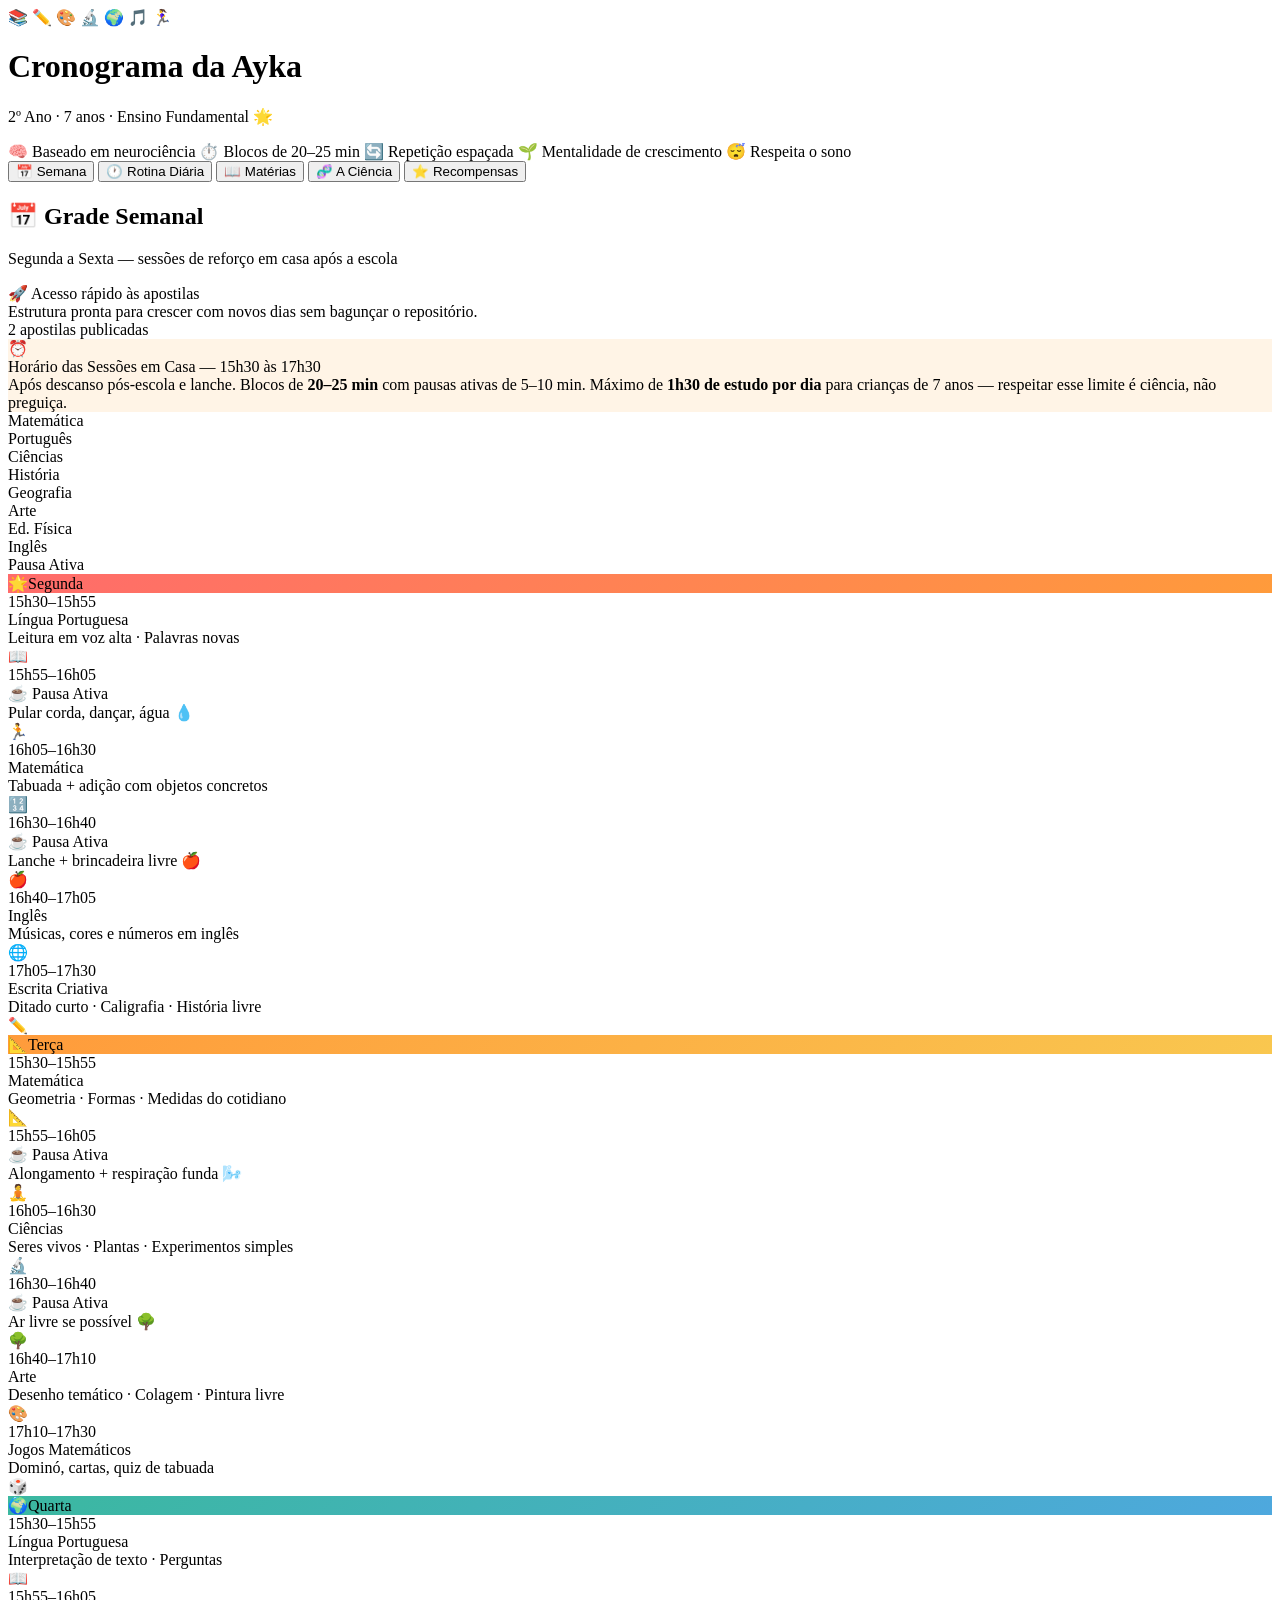
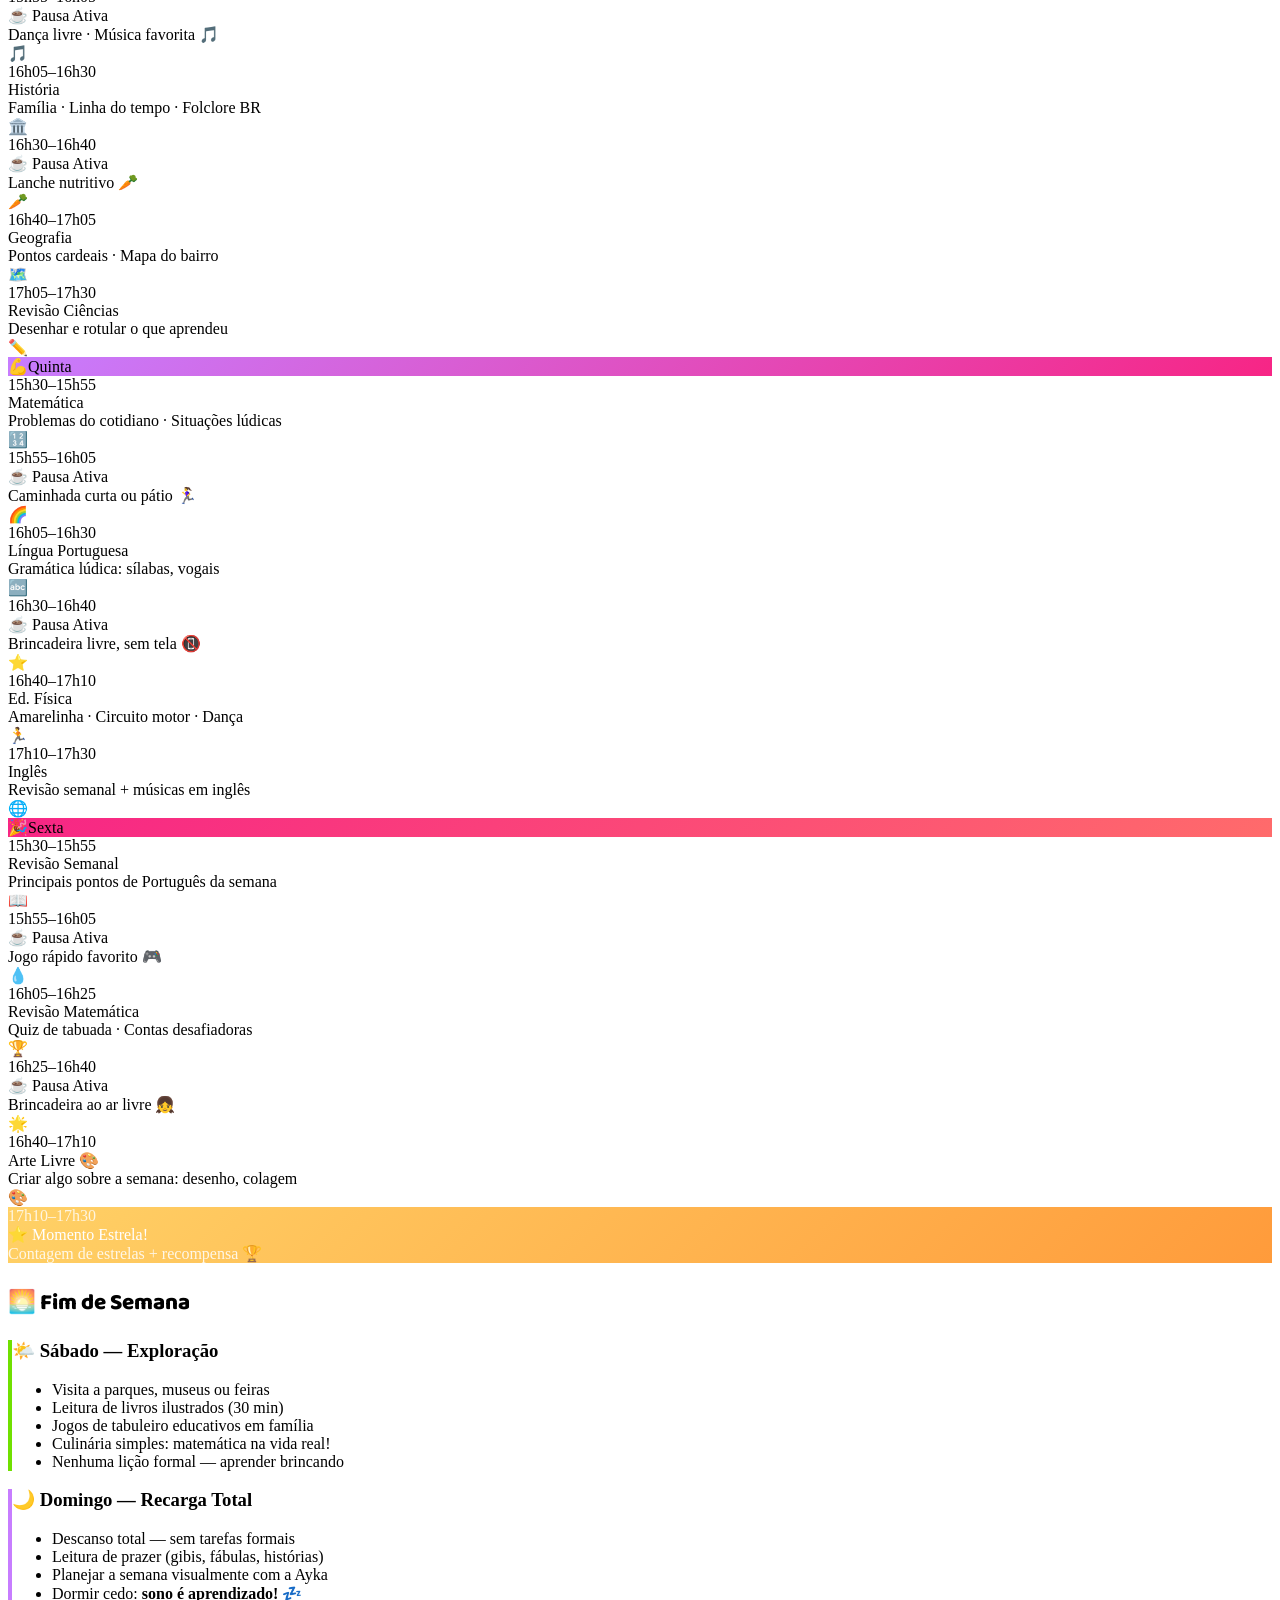
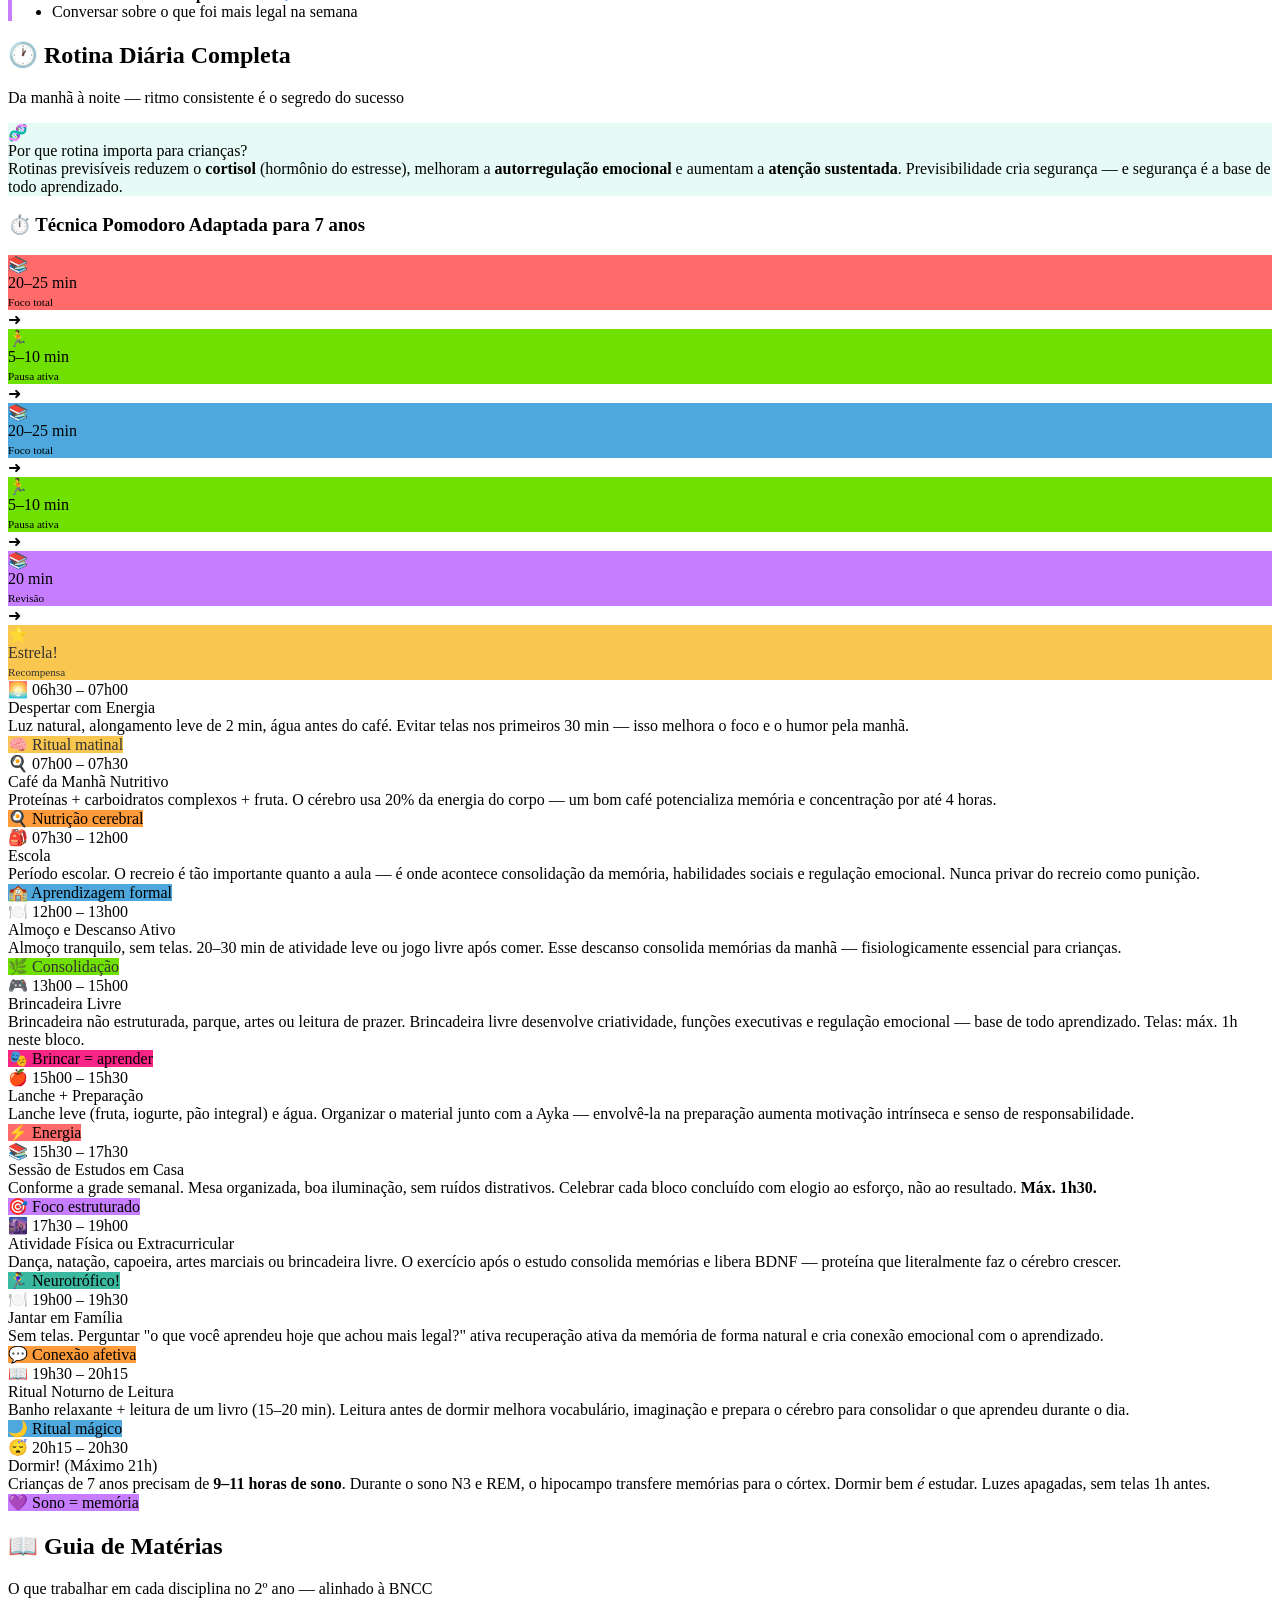
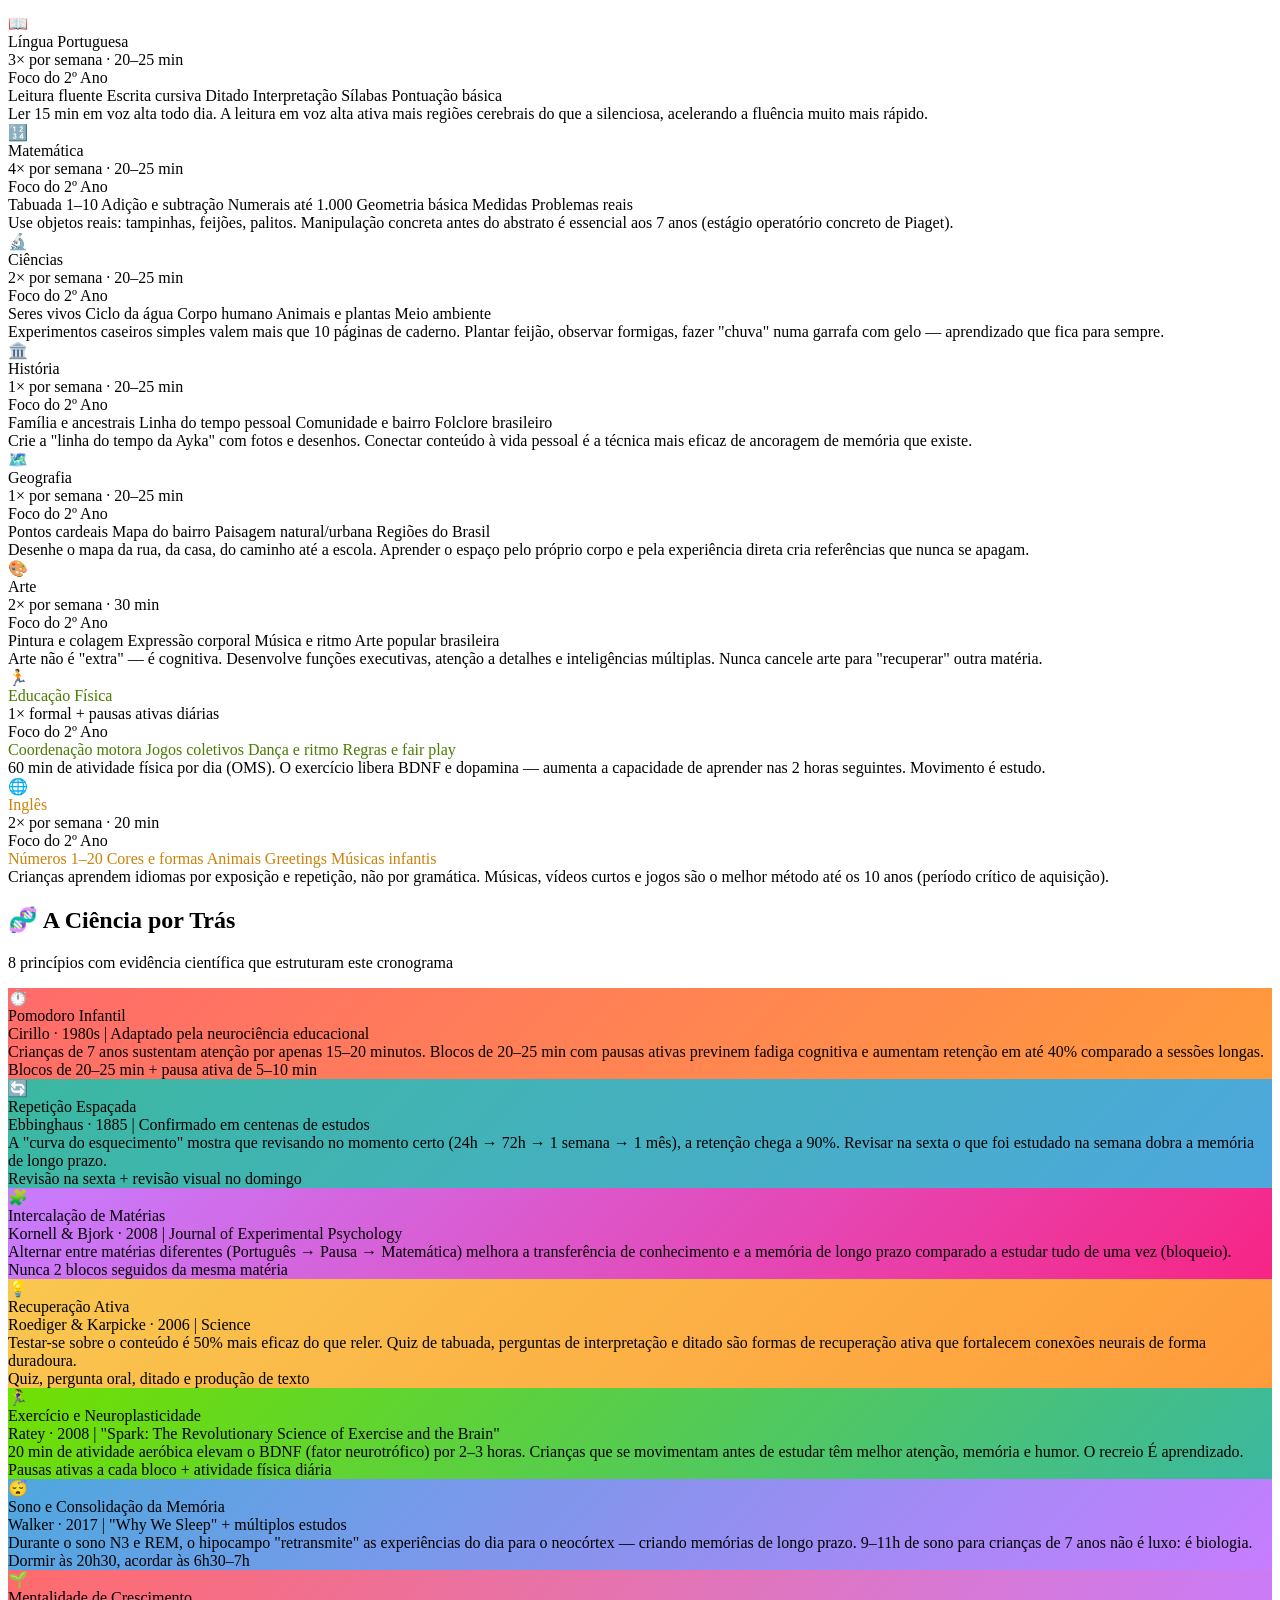
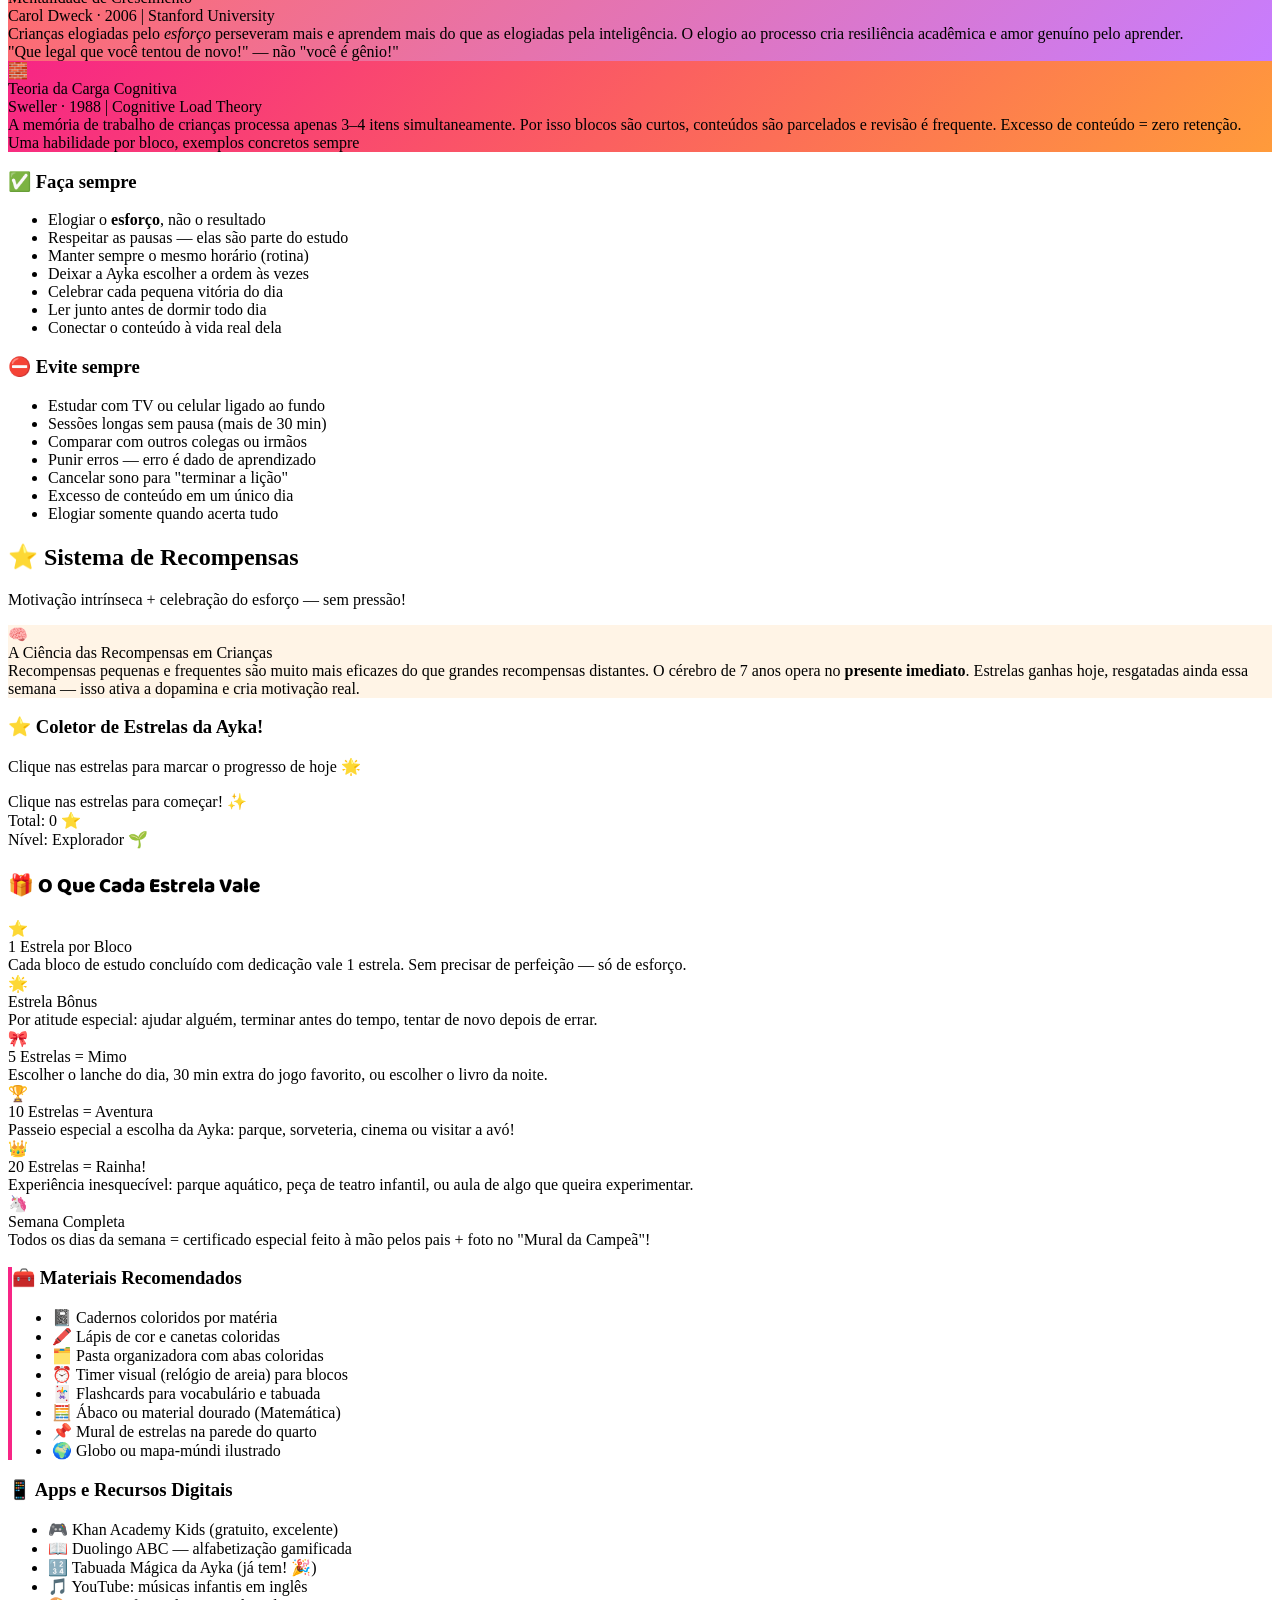
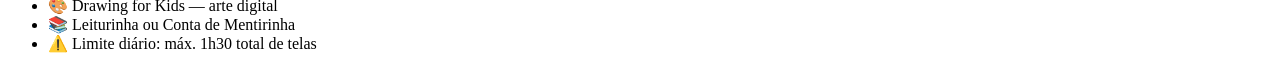
==== index.html @ d7f1f787 "Add files via upload" ====
<!DOCTYPE html>
<html lang="pt-BR">
<head>
<meta charset="UTF-8">
<meta name="viewport" content="width=device-width, initial-scale=1.0">
<title>📚 Cronograma de Estudos da Ayka</title>
<link href="https://fonts.googleapis.com/css2?family=Baloo+2:wght@400;500;600;700;800&family=Caveat:wght@400;600;700&family=Nunito:wght@400;600;700;800;900&display=swap" rel="stylesheet">
<link rel="stylesheet" href="assets/css/style.css">

</head>
<body>

<!-- HERO -->
<header class="hero">
  <div class="hero-emoji-row">📚 ✏️ 🎨 🔬 🌍 🎵 🏃‍♀️</div>
  <h1>Cronograma da Ayka</h1>
  <p class="hero-sub">2º Ano · 7 anos · Ensino Fundamental 🌟</p>
  <div class="hero-pills">
    <span class="hero-pill">🧠 Baseado em neurociência</span>
    <span class="hero-pill">⏱️ Blocos de 20–25 min</span>
    <span class="hero-pill">🔄 Repetição espaçada</span>
    <span class="hero-pill">🌱 Mentalidade de crescimento</span>
    <span class="hero-pill">😴 Respeita o sono</span>
  </div>
</header>

<!-- NAV -->
<nav class="sticky-nav">
  <button class="nav-btn active" onclick="show('semana',this)">📅 Semana</button>
  <button class="nav-btn" onclick="show('rotina',this)">🕐 Rotina Diária</button>
  <button class="nav-btn" onclick="show('materias',this)">📖 Matérias</button>
  <button class="nav-btn" onclick="show('ciencia',this)">🧬 A Ciência</button>
  <button class="nav-btn" onclick="show('recompensa',this)">⭐ Recompensas</button>
</nav>

<!-- ═══════════ SEMANA ═══════════ -->
<section class="section active" id="sec-semana">
  <h2 class="section-title">📅 Grade Semanal</h2>
  <p class="section-sub">Segunda a Sexta — sessões de reforço em casa após a escola</p>

  <div class="lesson-box">
    <div class="lesson-box-head">
      <div>
        <div class="lesson-box-title">🚀 Acesso rápido às apostilas</div>
        <div class="lesson-box-sub">Estrutura pronta para crescer com novos dias sem bagunçar o repositório.</div>
      </div>
      <div class="hero-pill">2 apostilas publicadas</div>
    </div>
    <div class="lesson-grid" id="lessonGrid"></div>
  </div>



  <div class="info-box" style="background:#FFF4E6;border-left:4px solid var(--port)">
    <span class="info-box-icon">⏰</span>
    <div>
      <div class="info-box-title">Horário das Sessões em Casa — 15h30 às 17h30</div>
      <div class="info-box-text">Após descanso pós-escola e lanche. Blocos de <strong>20–25 min</strong> com pausas ativas de 5–10 min. Máximo de <strong>1h30 de estudo por dia</strong> para crianças de 7 anos — respeitar esse limite é ciência, não preguiça.</div>
    </div>
  </div>

  <div class="legend">
    <div class="legend-item"><div class="legend-dot" style="background:var(--mat)"></div>Matemática</div>
    <div class="legend-item"><div class="legend-dot" style="background:var(--port)"></div>Português</div>
    <div class="legend-item"><div class="legend-dot" style="background:var(--cien)"></div>Ciências</div>
    <div class="legend-item"><div class="legend-dot" style="background:var(--hist)"></div>História</div>
    <div class="legend-item"><div class="legend-dot" style="background:var(--geo)"></div>Geografia</div>
    <div class="legend-item"><div class="legend-dot" style="background:var(--arte)"></div>Arte</div>
    <div class="legend-item"><div class="legend-dot" style="background:var(--ef)"></div>Ed. Física</div>
    <div class="legend-item"><div class="legend-dot" style="background:var(--ing)"></div>Inglês</div>
    <div class="legend-item"><div class="legend-dot" style="background:var(--pausa)"></div>Pausa Ativa</div>
  </div>

  <div class="week-grid">
    <!-- SEGUNDA -->
    <div class="day-col">
      <div class="day-header" style="background:linear-gradient(135deg,#FF6B6B,#FF9B3B)"><span class="day-emoji">🌟</span>Segunda</div>
      <div class="day-blocks">
        <div class="block s-port"><span class="block-time">15h30–15h55</span><div class="block-subj">Língua Portuguesa</div><div class="block-detail">Leitura em voz alta · Palavras novas</div><span class="block-icon">📖</span></div>
        <div class="block s-pausa"><span class="block-time">15h55–16h05</span><div class="block-subj">☕ Pausa Ativa</div><div class="block-detail">Pular corda, dançar, água 💧</div><span class="block-icon">🏃</span></div>
        <div class="block s-mat"><span class="block-time">16h05–16h30</span><div class="block-subj">Matemática</div><div class="block-detail">Tabuada + adição com objetos concretos</div><span class="block-icon">🔢</span></div>
        <div class="block s-pausa"><span class="block-time">16h30–16h40</span><div class="block-subj">☕ Pausa Ativa</div><div class="block-detail">Lanche + brincadeira livre 🍎</div><span class="block-icon">🍎</span></div>
        <div class="block s-ing"><span class="block-time">16h40–17h05</span><div class="block-subj">Inglês</div><div class="block-detail">Músicas, cores e números em inglês</div><span class="block-icon">🌐</span></div>
        <div class="block s-port"><span class="block-time">17h05–17h30</span><div class="block-subj">Escrita Criativa</div><div class="block-detail">Ditado curto · Caligrafia · História livre</div><span class="block-icon">✏️</span></div>
      </div>
    </div>
    <!-- TERÇA -->
    <div class="day-col">
      <div class="day-header" style="background:linear-gradient(135deg,#FF9B3B,#F9C74F)"><span class="day-emoji">📐</span>Terça</div>
      <div class="day-blocks">
        <div class="block s-mat"><span class="block-time">15h30–15h55</span><div class="block-subj">Matemática</div><div class="block-detail">Geometria · Formas · Medidas do cotidiano</div><span class="block-icon">📐</span></div>
        <div class="block s-pausa"><span class="block-time">15h55–16h05</span><div class="block-subj">☕ Pausa Ativa</div><div class="block-detail">Alongamento + respiração funda 🌬️</div><span class="block-icon">🧘</span></div>
        <div class="block s-cien"><span class="block-time">16h05–16h30</span><div class="block-subj">Ciências</div><div class="block-detail">Seres vivos · Plantas · Experimentos simples</div><span class="block-icon">🔬</span></div>
        <div class="block s-pausa"><span class="block-time">16h30–16h40</span><div class="block-subj">☕ Pausa Ativa</div><div class="block-detail">Ar livre se possível 🌳</div><span class="block-icon">🌳</span></div>
        <div class="block s-arte"><span class="block-time">16h40–17h10</span><div class="block-subj">Arte</div><div class="block-detail">Desenho temático · Colagem · Pintura livre</div><span class="block-icon">🎨</span></div>
        <div class="block s-mat"><span class="block-time">17h10–17h30</span><div class="block-subj">Jogos Matemáticos</div><div class="block-detail">Dominó, cartas, quiz de tabuada</div><span class="block-icon">🎲</span></div>
      </div>
    </div>
    <!-- QUARTA -->
    <div class="day-col">
      <div class="day-header" style="background:linear-gradient(135deg,#3BB8A0,#4EA8DE)"><span class="day-emoji">🌍</span>Quarta</div>
      <div class="day-blocks">
        <div class="block s-port"><span class="block-time">15h30–15h55</span><div class="block-subj">Língua Portuguesa</div><div class="block-detail">Interpretação de texto · Perguntas</div><span class="block-icon">📖</span></div>
        <div class="block s-pausa"><span class="block-time">15h55–16h05</span><div class="block-subj">☕ Pausa Ativa</div><div class="block-detail">Dança livre · Música favorita 🎵</div><span class="block-icon">🎵</span></div>
        <div class="block s-hist"><span class="block-time">16h05–16h30</span><div class="block-subj">História</div><div class="block-detail">Família · Linha do tempo · Folclore BR</div><span class="block-icon">🏛️</span></div>
        <div class="block s-pausa"><span class="block-time">16h30–16h40</span><div class="block-subj">☕ Pausa Ativa</div><div class="block-detail">Lanche nutritivo 🥕</div><span class="block-icon">🥕</span></div>
        <div class="block s-geo"><span class="block-time">16h40–17h05</span><div class="block-subj">Geografia</div><div class="block-detail">Pontos cardeais · Mapa do bairro</div><span class="block-icon">🗺️</span></div>
        <div class="block s-cien"><span class="block-time">17h05–17h30</span><div class="block-subj">Revisão Ciências</div><div class="block-detail">Desenhar e rotular o que aprendeu</div><span class="block-icon">✏️</span></div>
      </div>
    </div>
    <!-- QUINTA -->
    <div class="day-col">
      <div class="day-header" style="background:linear-gradient(135deg,#C77DFF,#F72585)"><span class="day-emoji">💪</span>Quinta</div>
      <div class="day-blocks">
        <div class="block s-mat"><span class="block-time">15h30–15h55</span><div class="block-subj">Matemática</div><div class="block-detail">Problemas do cotidiano · Situações lúdicas</div><span class="block-icon">🔢</span></div>
        <div class="block s-pausa"><span class="block-time">15h55–16h05</span><div class="block-subj">☕ Pausa Ativa</div><div class="block-detail">Caminhada curta ou pátio 🏃‍♀️</div><span class="block-icon">🌈</span></div>
        <div class="block s-port"><span class="block-time">16h05–16h30</span><div class="block-subj">Língua Portuguesa</div><div class="block-detail">Gramática lúdica: sílabas, vogais</div><span class="block-icon">🔤</span></div>
        <div class="block s-pausa"><span class="block-time">16h30–16h40</span><div class="block-subj">☕ Pausa Ativa</div><div class="block-detail">Brincadeira livre, sem tela 📵</div><span class="block-icon">⭐</span></div>
        <div class="block s-ef"><span class="block-time">16h40–17h10</span><div class="block-subj">Ed. Física</div><div class="block-detail">Amarelinha · Circuito motor · Dança</div><span class="block-icon">🏃</span></div>
        <div class="block s-ing"><span class="block-time">17h10–17h30</span><div class="block-subj">Inglês</div><div class="block-detail">Revisão semanal + músicas em inglês</div><span class="block-icon">🌐</span></div>
      </div>
    </div>
    <!-- SEXTA -->
    <div class="day-col">
      <div class="day-header" style="background:linear-gradient(135deg,#F72585,#FF6B6B)"><span class="day-emoji">🎉</span>Sexta</div>
      <div class="day-blocks">
        <div class="block s-port"><span class="block-time">15h30–15h55</span><div class="block-subj">Revisão Semanal</div><div class="block-detail">Principais pontos de Português da semana</div><span class="block-icon">📖</span></div>
        <div class="block s-pausa"><span class="block-time">15h55–16h05</span><div class="block-subj">☕ Pausa Ativa</div><div class="block-detail">Jogo rápido favorito 🎮</div><span class="block-icon">💧</span></div>
        <div class="block s-mat"><span class="block-time">16h05–16h25</span><div class="block-subj">Revisão Matemática</div><div class="block-detail">Quiz de tabuada · Contas desafiadoras</div><span class="block-icon">🏆</span></div>
        <div class="block s-pausa"><span class="block-time">16h25–16h40</span><div class="block-subj">☕ Pausa Ativa</div><div class="block-detail">Brincadeira ao ar livre 👧</div><span class="block-icon">🌟</span></div>
        <div class="block s-arte"><span class="block-time">16h40–17h10</span><div class="block-subj">Arte Livre 🎨</div><div class="block-detail">Criar algo sobre a semana: desenho, colagem</div><span class="block-icon">🎨</span></div>
        <div class="block" style="background:linear-gradient(135deg,#FFD166,#FF9B3B);--bc:#FF9B3B"><span class="block-time" style="color:rgba(255,255,255,.8)">17h10–17h30</span><div class="block-subj" style="color:#fff">⭐ Momento Estrela!</div><div class="block-detail" style="color:rgba(255,255,255,.85)">Contagem de estrelas + recompensa 🏆</div></div>
      </div>
    </div>
  </div>

  <div class="divider"></div>
  <h3 style="font-family:'Baloo 2',cursive;font-size:1.4rem;font-weight:800;margin-bottom:1rem">🌅 Fim de Semana</h3>
  <div class="two-col">
    <div class="card" style="border-left:4px solid #70E000">
      <h3>🌤️ Sábado — Exploração</h3>
      <ul>
        <li>Visita a parques, museus ou feiras</li>
        <li>Leitura de livros ilustrados (30 min)</li>
        <li>Jogos de tabuleiro educativos em família</li>
        <li>Culinária simples: matemática na vida real!</li>
        <li>Nenhuma lição formal — aprender brincando</li>
      </ul>
    </div>
    <div class="card" style="border-left:4px solid #C77DFF">
      <h3>🌙 Domingo — Recarga Total</h3>
      <ul>
        <li>Descanso total — sem tarefas formais</li>
        <li>Leitura de prazer (gibis, fábulas, histórias)</li>
        <li>Planejar a semana visualmente com a Ayka</li>
        <li>Dormir cedo: <strong>sono é aprendizado!</strong> 💤</li>
        <li>Conversar sobre o que foi mais legal na semana</li>
      </ul>
    </div>
  </div>
</section>

<!-- ═══════════ ROTINA ═══════════ -->
<section class="section" id="sec-rotina">
  <h2 class="section-title">🕐 Rotina Diária Completa</h2>
  <p class="section-sub">Da manhã à noite — ritmo consistente é o segredo do sucesso</p>

  <div class="info-box" style="background:#E6FAF6;border-left:4px solid var(--cien)">
    <span class="info-box-icon">🧬</span>
    <div>
      <div class="info-box-title">Por que rotina importa para crianças?</div>
      <div class="info-box-text">Rotinas previsíveis reduzem o <strong>cortisol</strong> (hormônio do estresse), melhoram a <strong>autorregulação emocional</strong> e aumentam a <strong>atenção sustentada</strong>. Previsibilidade cria segurança — e segurança é a base de todo aprendizado.</div>
    </div>
  </div>

  <div class="pomo-wrap">
    <h3>⏱️ Técnica Pomodoro Adaptada para 7 anos</h3>
    <div class="pomo-row">
      <div class="pomo-block" style="background:#FF6B6B">📚<br>20–25 min<br><small style="font-size:.7rem">Foco total</small></div>
      <div class="pomo-arrow">➜</div>
      <div class="pomo-block" style="background:#70E000">🏃<br>5–10 min<br><small style="font-size:.7rem">Pausa ativa</small></div>
      <div class="pomo-arrow">➜</div>
      <div class="pomo-block" style="background:#4EA8DE">📚<br>20–25 min<br><small style="font-size:.7rem">Foco total</small></div>
      <div class="pomo-arrow">➜</div>
      <div class="pomo-block" style="background:#70E000">🏃<br>5–10 min<br><small style="font-size:.7rem">Pausa ativa</small></div>
      <div class="pomo-arrow">➜</div>
      <div class="pomo-block" style="background:#C77DFF">📚<br>20 min<br><small style="font-size:.7rem">Revisão</small></div>
      <div class="pomo-arrow">➜</div>
      <div class="pomo-block" style="background:#F9C74F;color:#333">⭐<br>Estrela!<br><small style="font-size:.7rem">Recompensa</small></div>
    </div>
  </div>

  <div class="routine-timeline">
    <div class="rt-item" style="border-color:#F9C74F"><div class="rt-dot" style="background:#F9C74F"></div><div class="rt-time">🌅 06h30 – 07h00</div><div class="rt-title">Despertar com Energia</div><div class="rt-desc">Luz natural, alongamento leve de 2 min, água antes do café. Evitar telas nos primeiros 30 min — isso melhora o foco e o humor pela manhã.</div><span class="rt-tag" style="background:#F9C74F;color:#333">🧠 Ritual matinal</span></div>
    <div class="rt-item" style="border-color:#FF9B3B"><div class="rt-dot" style="background:#FF9B3B"></div><div class="rt-time">🍳 07h00 – 07h30</div><div class="rt-title">Café da Manhã Nutritivo</div><div class="rt-desc">Proteínas + carboidratos complexos + fruta. O cérebro usa 20% da energia do corpo — um bom café potencializa memória e concentração por até 4 horas.</div><span class="rt-tag" style="background:#FF9B3B">🍳 Nutrição cerebral</span></div>
    <div class="rt-item" style="border-color:#4EA8DE"><div class="rt-dot" style="background:#4EA8DE"></div><div class="rt-time">🎒 07h30 – 12h00</div><div class="rt-title">Escola</div><div class="rt-desc">Período escolar. O recreio é tão importante quanto a aula — é onde acontece consolidação da memória, habilidades sociais e regulação emocional. Nunca privar do recreio como punição.</div><span class="rt-tag" style="background:#4EA8DE">🏫 Aprendizagem formal</span></div>
    <div class="rt-item" style="border-color:#70E000"><div class="rt-dot" style="background:#70E000"></div><div class="rt-time">🍽️ 12h00 – 13h00</div><div class="rt-title">Almoço e Descanso Ativo</div><div class="rt-desc">Almoço tranquilo, sem telas. 20–30 min de atividade leve ou jogo livre após comer. Esse descanso consolida memórias da manhã — fisiologicamente essencial para crianças.</div><span class="rt-tag" style="background:#70E000;color:#333">🌿 Consolidação</span></div>
    <div class="rt-item" style="border-color:#F72585"><div class="rt-dot" style="background:#F72585"></div><div class="rt-time">🎮 13h00 – 15h00</div><div class="rt-title">Brincadeira Livre</div><div class="rt-desc">Brincadeira não estruturada, parque, artes ou leitura de prazer. Brincadeira livre desenvolve criatividade, funções executivas e regulação emocional — base de todo aprendizado. Telas: máx. 1h neste bloco.</div><span class="rt-tag" style="background:#F72585">🎭 Brincar = aprender</span></div>
    <div class="rt-item" style="border-color:#FF6B6B"><div class="rt-dot" style="background:#FF6B6B"></div><div class="rt-time">🍎 15h00 – 15h30</div><div class="rt-title">Lanche + Preparação</div><div class="rt-desc">Lanche leve (fruta, iogurte, pão integral) e água. Organizar o material junto com a Ayka — envolvê-la na preparação aumenta motivação intrínseca e senso de responsabilidade.</div><span class="rt-tag" style="background:#FF6B6B">⚡ Energia</span></div>
    <div class="rt-item" style="border-color:#C77DFF"><div class="rt-dot" style="background:#C77DFF"></div><div class="rt-time">📚 15h30 – 17h30</div><div class="rt-title">Sessão de Estudos em Casa</div><div class="rt-desc">Conforme a grade semanal. Mesa organizada, boa iluminação, sem ruídos distrativos. Celebrar cada bloco concluído com elogio ao esforço, não ao resultado. <strong>Máx. 1h30.</strong></div><span class="rt-tag" style="background:#C77DFF">🎯 Foco estruturado</span></div>
    <div class="rt-item" style="border-color:#3BB8A0"><div class="rt-dot" style="background:#3BB8A0"></div><div class="rt-time">🌆 17h30 – 19h00</div><div class="rt-title">Atividade Física ou Extracurricular</div><div class="rt-desc">Dança, natação, capoeira, artes marciais ou brincadeira livre. O exercício após o estudo consolida memórias e libera BDNF — proteína que literalmente faz o cérebro crescer.</div><span class="rt-tag" style="background:#3BB8A0">🏃‍♀️ Neurotrófico!</span></div>
    <div class="rt-item" style="border-color:#FF9B3B"><div class="rt-dot" style="background:#FF9B3B"></div><div class="rt-time">🍽️ 19h00 – 19h30</div><div class="rt-title">Jantar em Família</div><div class="rt-desc">Sem telas. Perguntar "o que você aprendeu hoje que achou mais legal?" ativa recuperação ativa da memória de forma natural e cria conexão emocional com o aprendizado.</div><span class="rt-tag" style="background:#FF9B3B">💬 Conexão afetiva</span></div>
    <div class="rt-item" style="border-color:#4EA8DE"><div class="rt-dot" style="background:#4EA8DE"></div><div class="rt-time">📖 19h30 – 20h15</div><div class="rt-title">Ritual Noturno de Leitura</div><div class="rt-desc">Banho relaxante + leitura de um livro (15–20 min). Leitura antes de dormir melhora vocabulário, imaginação e prepara o cérebro para consolidar o que aprendeu durante o dia.</div><span class="rt-tag" style="background:#4EA8DE">🌙 Ritual mágico</span></div>
    <div class="rt-item" style="border-color:#C77DFF"><div class="rt-dot" style="background:#C77DFF"></div><div class="rt-time">😴 20h15 – 20h30</div><div class="rt-title">Dormir! (Máximo 21h)</div><div class="rt-desc">Crianças de 7 anos precisam de <strong>9–11 horas de sono</strong>. Durante o sono N3 e REM, o hipocampo transfere memórias para o córtex. Dormir bem <em>é</em> estudar. Luzes apagadas, sem telas 1h antes.</div><span class="rt-tag" style="background:#C77DFF">💜 Sono = memória</span></div>
  </div>
</section>

<!-- ═══════════ MATÉRIAS ═══════════ -->
<section class="section" id="sec-materias">
  <h2 class="section-title">📖 Guia de Matérias</h2>
  <p class="section-sub">O que trabalhar em cada disciplina no 2º ano — alinhado à BNCC</p>

  <div class="subjects-grid">
    <div class="subj-card" style="border-color:var(--port)" data-emoji="📖">
      <div class="subj-header">
        <div class="subj-icon" style="background:var(--port-l)">📖</div>
        <div><div class="subj-name" style="color:var(--port)">Língua Portuguesa</div><div class="subj-freq">3× por semana · 20–25 min</div></div>
      </div>
      <div class="subj-skill-title">Foco do 2º Ano</div>
      <div class="skill-tags">
        <span class="skill-tag" style="background:var(--port-l);color:var(--port)">Leitura fluente</span>
        <span class="skill-tag" style="background:var(--port-l);color:var(--port)">Escrita cursiva</span>
        <span class="skill-tag" style="background:var(--port-l);color:var(--port)">Ditado</span>
        <span class="skill-tag" style="background:var(--port-l);color:var(--port)">Interpretação</span>
        <span class="skill-tag" style="background:var(--port-l);color:var(--port)">Sílabas</span>
        <span class="skill-tag" style="background:var(--port-l);color:var(--port)">Pontuação básica</span>
      </div>
      <div class="subj-tip">Ler 15 min em voz alta todo dia. A leitura em voz alta ativa mais regiões cerebrais do que a silenciosa, acelerando a fluência muito mais rápido.</div>
    </div>

    <div class="subj-card" style="border-color:var(--mat)" data-emoji="🔢">
      <div class="subj-header">
        <div class="subj-icon" style="background:var(--mat-l)">🔢</div>
        <div><div class="subj-name" style="color:var(--mat)">Matemática</div><div class="subj-freq">4× por semana · 20–25 min</div></div>
      </div>
      <div class="subj-skill-title">Foco do 2º Ano</div>
      <div class="skill-tags">
        <span class="skill-tag" style="background:var(--mat-l);color:var(--mat)">Tabuada 1–10</span>
        <span class="skill-tag" style="background:var(--mat-l);color:var(--mat)">Adição e subtração</span>
        <span class="skill-tag" style="background:var(--mat-l);color:var(--mat)">Numerais até 1.000</span>
        <span class="skill-tag" style="background:var(--mat-l);color:var(--mat)">Geometria básica</span>
        <span class="skill-tag" style="background:var(--mat-l);color:var(--mat)">Medidas</span>
        <span class="skill-tag" style="background:var(--mat-l);color:var(--mat)">Problemas reais</span>
      </div>
      <div class="subj-tip">Use objetos reais: tampinhas, feijões, palitos. Manipulação concreta antes do abstrato é essencial aos 7 anos (estágio operatório concreto de Piaget).</div>
    </div>

    <div class="subj-card" style="border-color:var(--cien)" data-emoji="🔬">
      <div class="subj-header">
        <div class="subj-icon" style="background:var(--cien-l)">🔬</div>
        <div><div class="subj-name" style="color:var(--cien)">Ciências</div><div class="subj-freq">2× por semana · 20–25 min</div></div>
      </div>
      <div class="subj-skill-title">Foco do 2º Ano</div>
      <div class="skill-tags">
        <span class="skill-tag" style="background:var(--cien-l);color:var(--cien)">Seres vivos</span>
        <span class="skill-tag" style="background:var(--cien-l);color:var(--cien)">Ciclo da água</span>
        <span class="skill-tag" style="background:var(--cien-l);color:var(--cien)">Corpo humano</span>
        <span class="skill-tag" style="background:var(--cien-l);color:var(--cien)">Animais e plantas</span>
        <span class="skill-tag" style="background:var(--cien-l);color:var(--cien)">Meio ambiente</span>
      </div>
      <div class="subj-tip">Experimentos caseiros simples valem mais que 10 páginas de caderno. Plantar feijão, observar formigas, fazer "chuva" numa garrafa com gelo — aprendizado que fica para sempre.</div>
    </div>

    <div class="subj-card" style="border-color:var(--hist)" data-emoji="🏛️">
      <div class="subj-header">
        <div class="subj-icon" style="background:var(--hist-l)">🏛️</div>
        <div><div class="subj-name" style="color:var(--hist)">História</div><div class="subj-freq">1× por semana · 20–25 min</div></div>
      </div>
      <div class="subj-skill-title">Foco do 2º Ano</div>
      <div class="skill-tags">
        <span class="skill-tag" style="background:var(--hist-l);color:var(--hist)">Família e ancestrais</span>
        <span class="skill-tag" style="background:var(--hist-l);color:var(--hist)">Linha do tempo pessoal</span>
        <span class="skill-tag" style="background:var(--hist-l);color:var(--hist)">Comunidade e bairro</span>
        <span class="skill-tag" style="background:var(--hist-l);color:var(--hist)">Folclore brasileiro</span>
      </div>
      <div class="subj-tip">Crie a "linha do tempo da Ayka" com fotos e desenhos. Conectar conteúdo à vida pessoal é a técnica mais eficaz de ancoragem de memória que existe.</div>
    </div>

    <div class="subj-card" style="border-color:var(--geo)" data-emoji="🗺️">
      <div class="subj-header">
        <div class="subj-icon" style="background:var(--geo-l)">🗺️</div>
        <div><div class="subj-name" style="color:var(--geo)">Geografia</div><div class="subj-freq">1× por semana · 20–25 min</div></div>
      </div>
      <div class="subj-skill-title">Foco do 2º Ano</div>
      <div class="skill-tags">
        <span class="skill-tag" style="background:var(--geo-l);color:var(--geo)">Pontos cardeais</span>
        <span class="skill-tag" style="background:var(--geo-l);color:var(--geo)">Mapa do bairro</span>
        <span class="skill-tag" style="background:var(--geo-l);color:var(--geo)">Paisagem natural/urbana</span>
        <span class="skill-tag" style="background:var(--geo-l);color:var(--geo)">Regiões do Brasil</span>
      </div>
      <div class="subj-tip">Desenhe o mapa da rua, da casa, do caminho até a escola. Aprender o espaço pelo próprio corpo e pela experiência direta cria referências que nunca se apagam.</div>
    </div>

    <div class="subj-card" style="border-color:var(--arte)" data-emoji="🎨">
      <div class="subj-header">
        <div class="subj-icon" style="background:var(--arte-l)">🎨</div>
        <div><div class="subj-name" style="color:var(--arte)">Arte</div><div class="subj-freq">2× por semana · 30 min</div></div>
      </div>
      <div class="subj-skill-title">Foco do 2º Ano</div>
      <div class="skill-tags">
        <span class="skill-tag" style="background:var(--arte-l);color:var(--arte)">Pintura e colagem</span>
        <span class="skill-tag" style="background:var(--arte-l);color:var(--arte)">Expressão corporal</span>
        <span class="skill-tag" style="background:var(--arte-l);color:var(--arte)">Música e ritmo</span>
        <span class="skill-tag" style="background:var(--arte-l);color:var(--arte)">Arte popular brasileira</span>
      </div>
      <div class="subj-tip">Arte não é "extra" — é cognitiva. Desenvolve funções executivas, atenção a detalhes e inteligências múltiplas. Nunca cancele arte para "recuperar" outra matéria.</div>
    </div>

    <div class="subj-card" style="border-color:var(--ef)" data-emoji="🏃">
      <div class="subj-header">
        <div class="subj-icon" style="background:var(--ef-l)">🏃</div>
        <div><div class="subj-name" style="color:#4a7c00">Educação Física</div><div class="subj-freq">1× formal + pausas ativas diárias</div></div>
      </div>
      <div class="subj-skill-title">Foco do 2º Ano</div>
      <div class="skill-tags">
        <span class="skill-tag" style="background:var(--ef-l);color:#4a7c00">Coordenação motora</span>
        <span class="skill-tag" style="background:var(--ef-l);color:#4a7c00">Jogos coletivos</span>
        <span class="skill-tag" style="background:var(--ef-l);color:#4a7c00">Dança e ritmo</span>
        <span class="skill-tag" style="background:var(--ef-l);color:#4a7c00">Regras e fair play</span>
      </div>
      <div class="subj-tip">60 min de atividade física por dia (OMS). O exercício libera BDNF e dopamina — aumenta a capacidade de aprender nas 2 horas seguintes. Movimento é estudo.</div>
    </div>

    <div class="subj-card" style="border-color:var(--ing)" data-emoji="🌐">
      <div class="subj-header">
        <div class="subj-icon" style="background:var(--ing-l)">🌐</div>
        <div><div class="subj-name" style="color:#c9820a">Inglês</div><div class="subj-freq">2× por semana · 20 min</div></div>
      </div>
      <div class="subj-skill-title">Foco do 2º Ano</div>
      <div class="skill-tags">
        <span class="skill-tag" style="background:var(--ing-l);color:#c9820a">Números 1–20</span>
        <span class="skill-tag" style="background:var(--ing-l);color:#c9820a">Cores e formas</span>
        <span class="skill-tag" style="background:var(--ing-l);color:#c9820a">Animais</span>
        <span class="skill-tag" style="background:var(--ing-l);color:#c9820a">Greetings</span>
        <span class="skill-tag" style="background:var(--ing-l);color:#c9820a">Músicas infantis</span>
      </div>
      <div class="subj-tip">Crianças aprendem idiomas por exposição e repetição, não por gramática. Músicas, vídeos curtos e jogos são o melhor método até os 10 anos (período crítico de aquisição).</div>
    </div>
  </div>
</section>

<!-- ═══════════ CIÊNCIA ═══════════ -->
<section class="section" id="sec-ciencia">
  <h2 class="section-title">🧬 A Ciência por Trás</h2>
  <p class="section-sub">8 princípios com evidência científica que estruturam este cronograma</p>

  <div class="science-grid">
    <div class="sci-card" style="background:linear-gradient(135deg,#FF6B6B,#FF9B3B)"><span class="sci-icon">⏱️</span><div class="sci-principle">Pomodoro Infantil</div><div class="sci-author">Cirillo · 1980s | Adaptado pela neurociência educacional</div><div class="sci-desc">Crianças de 7 anos sustentam atenção por apenas 15–20 minutos. Blocos de 20–25 min com pausas ativas previnem fadiga cognitiva e aumentam retenção em até 40% comparado a sessões longas.</div><div class="sci-action">Blocos de 20–25 min + pausa ativa de 5–10 min</div></div>

    <div class="sci-card" style="background:linear-gradient(135deg,#3BB8A0,#4EA8DE)"><span class="sci-icon">🔄</span><div class="sci-principle">Repetição Espaçada</div><div class="sci-author">Ebbinghaus · 1885 | Confirmado em centenas de estudos</div><div class="sci-desc">A "curva do esquecimento" mostra que revisando no momento certo (24h → 72h → 1 semana → 1 mês), a retenção chega a 90%. Revisar na sexta o que foi estudado na semana dobra a memória de longo prazo.</div><div class="sci-action">Revisão na sexta + revisão visual no domingo</div></div>

    <div class="sci-card" style="background:linear-gradient(135deg,#C77DFF,#F72585)"><span class="sci-icon">🧩</span><div class="sci-principle">Intercalação de Matérias</div><div class="sci-author">Kornell & Bjork · 2008 | Journal of Experimental Psychology</div><div class="sci-desc">Alternar entre matérias diferentes (Português → Pausa → Matemática) melhora a transferência de conhecimento e a memória de longo prazo comparado a estudar tudo de uma vez (bloqueio).</div><div class="sci-action">Nunca 2 blocos seguidos da mesma matéria</div></div>

    <div class="sci-card" style="background:linear-gradient(135deg,#F9C74F,#FF9B3B)"><span class="sci-icon">💡</span><div class="sci-principle">Recuperação Ativa</div><div class="sci-author">Roediger & Karpicke · 2006 | Science</div><div class="sci-desc">Testar-se sobre o conteúdo é 50% mais eficaz do que reler. Quiz de tabuada, perguntas de interpretação e ditado são formas de recuperação ativa que fortalecem conexões neurais de forma duradoura.</div><div class="sci-action">Quiz, pergunta oral, ditado e produção de texto</div></div>

    <div class="sci-card" style="background:linear-gradient(135deg,#70E000,#3BB8A0)"><span class="sci-icon">🏃‍♀️</span><div class="sci-principle">Exercício e Neuroplasticidade</div><div class="sci-author">Ratey · 2008 | "Spark: The Revolutionary Science of Exercise and the Brain"</div><div class="sci-desc">20 min de atividade aeróbica elevam o BDNF (fator neurotrófico) por 2–3 horas. Crianças que se movimentam antes de estudar têm melhor atenção, memória e humor. O recreio É aprendizado.</div><div class="sci-action">Pausas ativas a cada bloco + atividade física diária</div></div>

    <div class="sci-card" style="background:linear-gradient(135deg,#4EA8DE,#C77DFF)"><span class="sci-icon">😴</span><div class="sci-principle">Sono e Consolidação da Memória</div><div class="sci-author">Walker · 2017 | "Why We Sleep" + múltiplos estudos</div><div class="sci-desc">Durante o sono N3 e REM, o hipocampo "retransmite" as experiências do dia para o neocórtex — criando memórias de longo prazo. 9–11h de sono para crianças de 7 anos não é luxo: é biologia.</div><div class="sci-action">Dormir às 20h30, acordar às 6h30–7h</div></div>

    <div class="sci-card" style="background:linear-gradient(135deg,#FF6B6B,#C77DFF)"><span class="sci-icon">🌱</span><div class="sci-principle">Mentalidade de Crescimento</div><div class="sci-author">Carol Dweck · 2006 | Stanford University</div><div class="sci-desc">Crianças elogiadas pelo <em>esforço</em> perseveram mais e aprendem mais do que as elogiadas pela inteligência. O elogio ao processo cria resiliência acadêmica e amor genuíno pelo aprender.</div><div class="sci-action">"Que legal que você tentou de novo!" — não "você é gênio!"</div></div>

    <div class="sci-card" style="background:linear-gradient(135deg,#F72585,#FF9B3B)"><span class="sci-icon">🧱</span><div class="sci-principle">Teoria da Carga Cognitiva</div><div class="sci-author">Sweller · 1988 | Cognitive Load Theory</div><div class="sci-desc">A memória de trabalho de crianças processa apenas 3–4 itens simultaneamente. Por isso blocos são curtos, conteúdos são parcelados e revisão é frequente. Excesso de conteúdo = zero retenção.</div><div class="sci-action">Uma habilidade por bloco, exemplos concretos sempre</div></div>
  </div>

  <div class="divider"></div>
  <div class="two-col">
    <div class="card" style="border-left:4px solid var(--port)">
      <h3>✅ Faça sempre</h3>
      <ul>
        <li>Elogiar o <strong>esforço</strong>, não o resultado</li>
        <li>Respeitar as pausas — elas são parte do estudo</li>
        <li>Manter sempre o mesmo horário (rotina)</li>
        <li>Deixar a Ayka escolher a ordem às vezes</li>
        <li>Celebrar cada pequena vitória do dia</li>
        <li>Ler junto antes de dormir todo dia</li>
        <li>Conectar o conteúdo à vida real dela</li>
      </ul>
    </div>
    <div class="card" style="border-left:4px solid var(--mat)">
      <h3>⛔ Evite sempre</h3>
      <ul>
        <li>Estudar com TV ou celular ligado ao fundo</li>
        <li>Sessões longas sem pausa (mais de 30 min)</li>
        <li>Comparar com outros colegas ou irmãos</li>
        <li>Punir erros — erro é dado de aprendizado</li>
        <li>Cancelar sono para "terminar a lição"</li>
        <li>Excesso de conteúdo em um único dia</li>
        <li>Elogiar somente quando acerta tudo</li>
      </ul>
    </div>
  </div>
</section>

<!-- ═══════════ RECOMPENSAS ═══════════ -->
<section class="section" id="sec-recompensa">
  <h2 class="section-title">⭐ Sistema de Recompensas</h2>
  <p class="section-sub">Motivação intrínseca + celebração do esforço — sem pressão!</p>

  <div class="info-box" style="background:#FFF4E6;border-left:4px solid var(--port)">
    <span class="info-box-icon">🧠</span>
    <div>
      <div class="info-box-title">A Ciência das Recompensas em Crianças</div>
      <div class="info-box-text">Recompensas pequenas e frequentes são muito mais eficazes do que grandes recompensas distantes. O cérebro de 7 anos opera no <strong>presente imediato</strong>. Estrelas ganhas hoje, resgatadas ainda essa semana — isso ativa a dopamina e cria motivação real.</div>
    </div>
  </div>

  <div class="star-tracker">
    <h3>⭐ Coletor de Estrelas da Ayka!</h3>
    <p>Clique nas estrelas para marcar o progresso de hoje 🌟</p>
    <div class="stars-row-interactive" id="starRow"></div>
    <div class="star-msg" id="starMsg">Clique nas estrelas para começar! ✨</div>
    <div class="level-display">
      <div class="level-item" id="totalDisplay">Total: 0 ⭐</div>
      <div class="level-item" id="levelLabel">Nível: Explorador 🌱</div>
    </div>
  </div>

  <div class="divider"></div>
  <h3 style="font-family:'Baloo 2',cursive;font-size:1.3rem;font-weight:800;margin-bottom:1rem">🎁 O Que Cada Estrela Vale</h3>
  <div class="reward-grid">
    <div class="reward-card" style="border-color:#F9C74F"><span class="reward-emoji">⭐</span><div class="reward-title">1 Estrela por Bloco</div><div class="reward-desc">Cada bloco de estudo concluído com dedicação vale 1 estrela. Sem precisar de perfeição — só de esforço.</div></div>
    <div class="reward-card" style="border-color:#FF9B3B"><span class="reward-emoji">🌟</span><div class="reward-title">Estrela Bônus</div><div class="reward-desc">Por atitude especial: ajudar alguém, terminar antes do tempo, tentar de novo depois de errar.</div></div>
    <div class="reward-card" style="border-color:#3BB8A0"><span class="reward-emoji">🎀</span><div class="reward-title">5 Estrelas = Mimo</div><div class="reward-desc">Escolher o lanche do dia, 30 min extra do jogo favorito, ou escolher o livro da noite.</div></div>
    <div class="reward-card" style="border-color:#4EA8DE"><span class="reward-emoji">🏆</span><div class="reward-title">10 Estrelas = Aventura</div><div class="reward-desc">Passeio especial a escolha da Ayka: parque, sorveteria, cinema ou visitar a avó!</div></div>
    <div class="reward-card" style="border-color:#C77DFF"><span class="reward-emoji">👑</span><div class="reward-title">20 Estrelas = Rainha!</div><div class="reward-desc">Experiência inesquecível: parque aquático, peça de teatro infantil, ou aula de algo que queira experimentar.</div></div>
    <div class="reward-card" style="border-color:#F72585"><span class="reward-emoji">🦄</span><div class="reward-title">Semana Completa</div><div class="reward-desc">Todos os dias da semana = certificado especial feito à mão pelos pais + foto no "Mural da Campeã"!</div></div>
  </div>

  <div class="divider"></div>
  <div class="two-col">
    <div class="card" style="border-left:4px solid #F72585">
      <h3>🧰 Materiais Recomendados</h3>
      <ul>
        <li>📓 Cadernos coloridos por matéria</li>
        <li>🖍️ Lápis de cor e canetas coloridas</li>
        <li>🗂️ Pasta organizadora com abas coloridas</li>
        <li>⏰ Timer visual (relógio de areia) para blocos</li>
        <li>🃏 Flashcards para vocabulário e tabuada</li>
        <li>🧮 Ábaco ou material dourado (Matemática)</li>
        <li>📌 Mural de estrelas na parede do quarto</li>
        <li>🌍 Globo ou mapa-múndi ilustrado</li>
      </ul>
    </div>
    <div class="card" style="border-left:4px solid var(--cien)">
      <h3>📱 Apps e Recursos Digitais</h3>
      <ul>
        <li>🎮 Khan Academy Kids (gratuito, excelente)</li>
        <li>📖 Duolingo ABC — alfabetização gamificada</li>
        <li>🔢 Tabuada Mágica da Ayka (já tem! 🎉)</li>
        <li>🎵 YouTube: músicas infantis em inglês</li>
        <li>🎨 Drawing for Kids — arte digital</li>
        <li>📚 Leiturinha ou Conta de Mentirinha</li>
        <li>⚠️ Limite diário: máx. 1h30 total de telas</li>
      </ul>
    </div>
  </div>
</section>

<script src="assets/js/config.js"></script>
<script src="assets/js/app.js"></script>
</body>
</html>
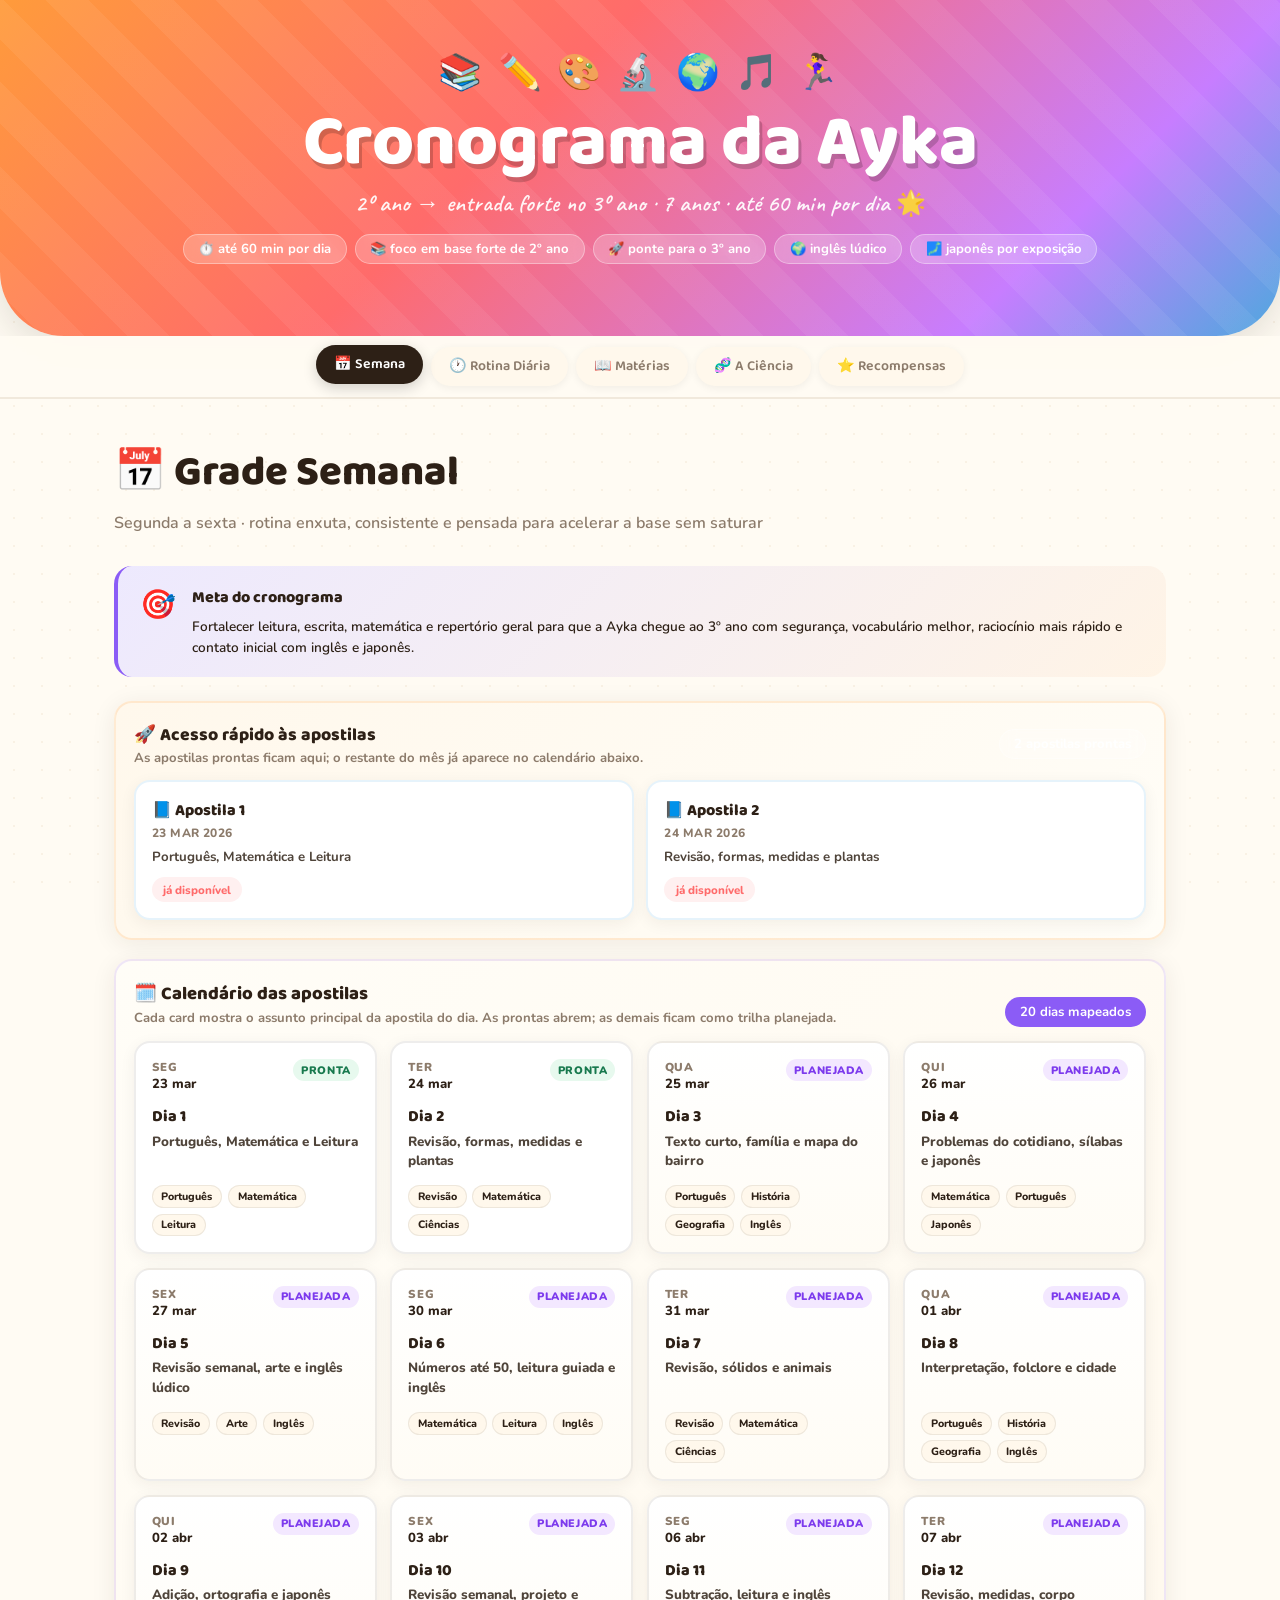
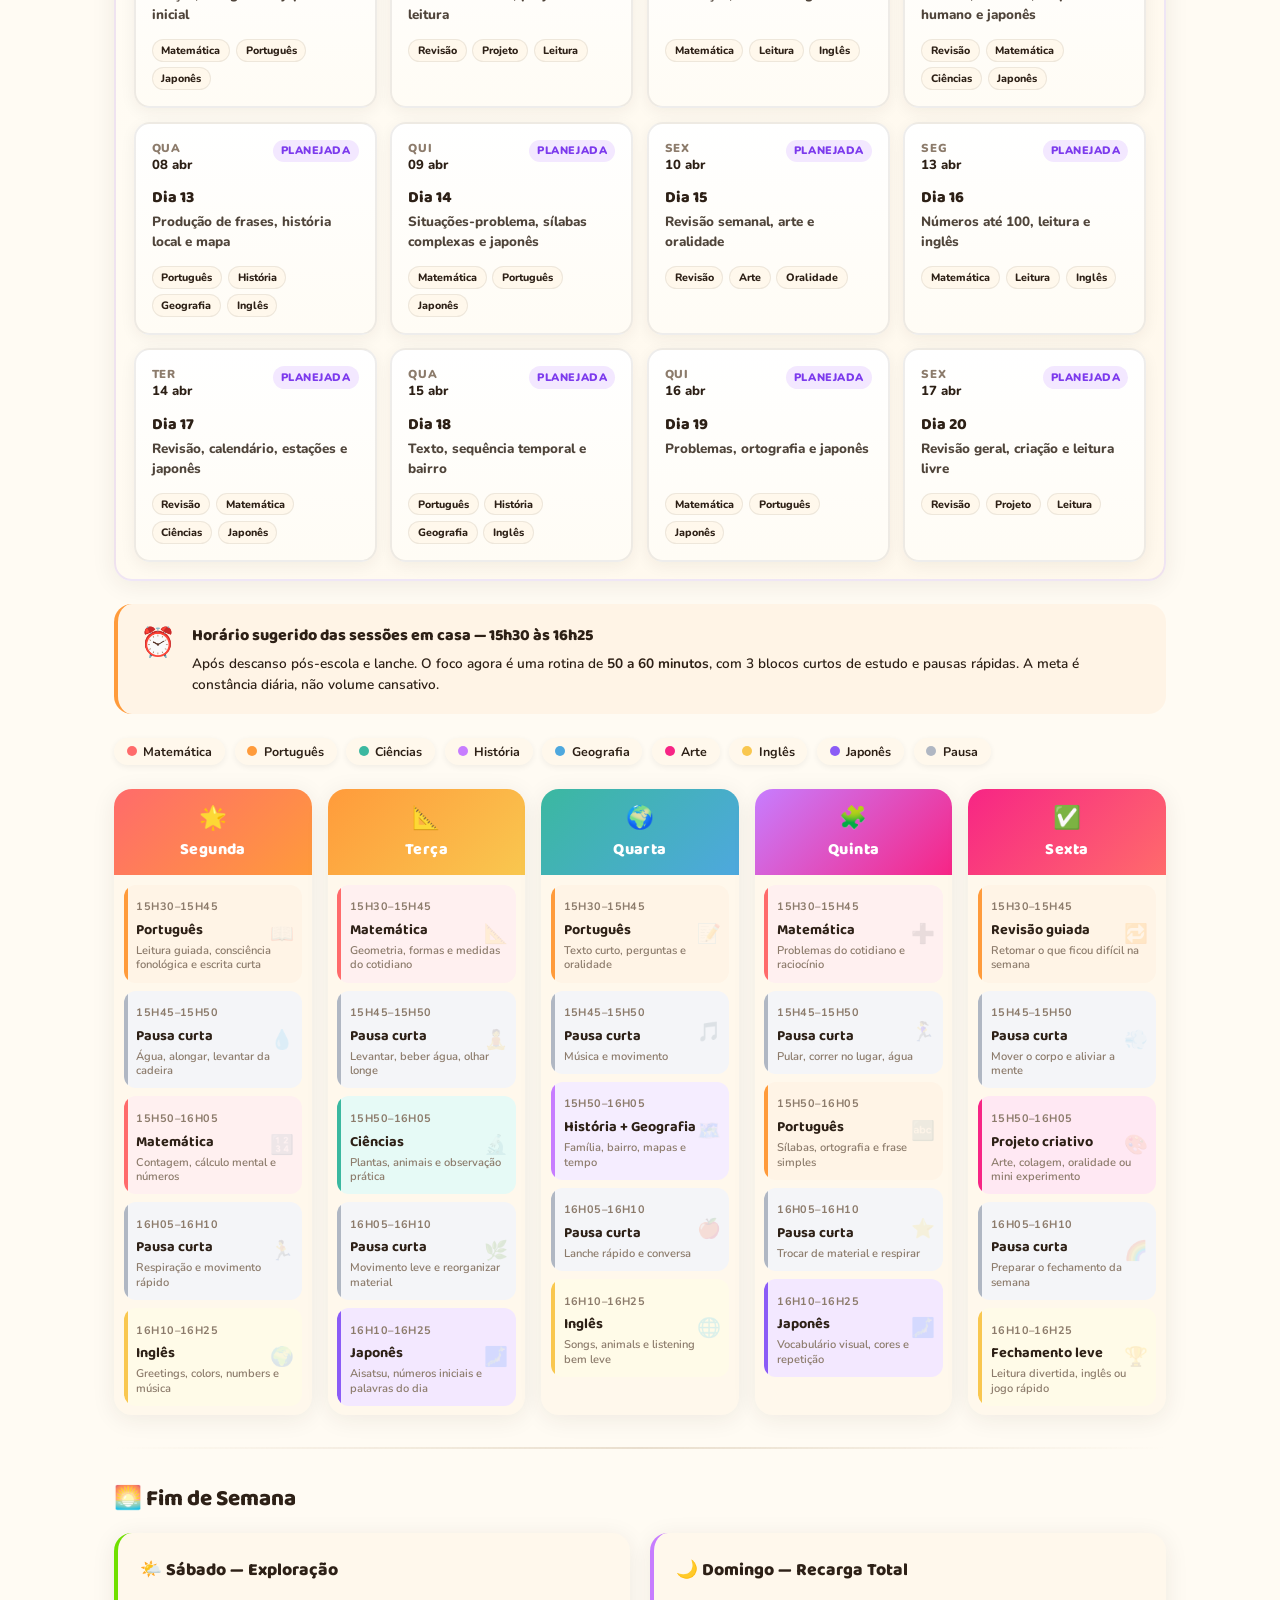
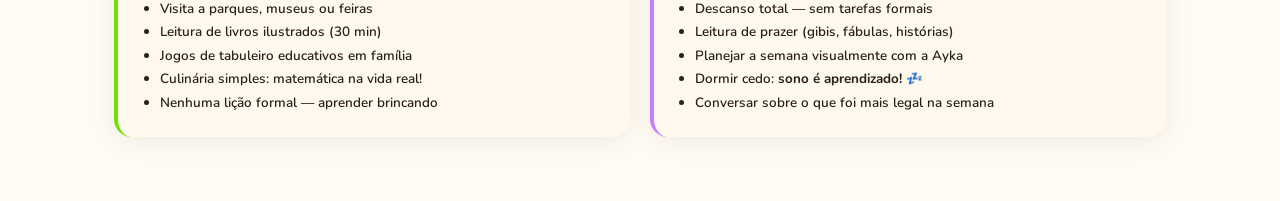
==== commit c1ec740d: "Add files via upload" ====
--- a/index.html
+++ b/index.html
@@ -14,13 +14,13 @@
 <header class="hero">
   <div class="hero-emoji-row">📚 ✏️ 🎨 🔬 🌍 🎵 🏃‍♀️</div>
   <h1>Cronograma da Ayka</h1>
-  <p class="hero-sub">2º Ano · 7 anos · Ensino Fundamental 🌟</p>
+  <p class="hero-sub">2º ano → entrada forte no 3º ano · 7 anos · até 60 min por dia 🌟</p>
   <div class="hero-pills">
-    <span class="hero-pill">🧠 Baseado em neurociência</span>
-    <span class="hero-pill">⏱️ Blocos de 20–25 min</span>
-    <span class="hero-pill">🔄 Repetição espaçada</span>
-    <span class="hero-pill">🌱 Mentalidade de crescimento</span>
-    <span class="hero-pill">😴 Respeita o sono</span>
+    <span class="hero-pill">⏱️ até 60 min por dia</span>
+    <span class="hero-pill">📚 foco em base forte de 2º ano</span>
+    <span class="hero-pill">🚀 ponte para o 3º ano</span>
+    <span class="hero-pill">🌍 inglês lúdico</span>
+    <span class="hero-pill">🗾 japonês por exposição</span>
   </div>
 </header>
 
@@ -36,26 +36,43 @@
 <!-- ═══════════ SEMANA ═══════════ -->
 <section class="section active" id="sec-semana">
   <h2 class="section-title">📅 Grade Semanal</h2>
-  <p class="section-sub">Segunda a Sexta — sessões de reforço em casa após a escola</p>
+  <p class="section-sub">Segunda a sexta · rotina enxuta, consistente e pensada para acelerar a base sem saturar</p>
+
+  <div class="info-box mission-box">
+    <span class="info-box-icon">🎯</span>
+    <div>
+      <div class="info-box-title">Meta do cronograma</div>
+      <div class="info-box-text">Fortalecer leitura, escrita, matemática e repertório geral para que a Ayka chegue ao 3º ano com segurança, vocabulário melhor, raciocínio mais rápido e contato inicial com inglês e japonês.</div>
+    </div>
+  </div>
 
   <div class="lesson-box">
     <div class="lesson-box-head">
       <div>
         <div class="lesson-box-title">🚀 Acesso rápido às apostilas</div>
-        <div class="lesson-box-sub">Estrutura pronta para crescer com novos dias sem bagunçar o repositório.</div>
-      </div>
-      <div class="hero-pill">2 apostilas publicadas</div>
+        <div class="lesson-box-sub">As apostilas prontas ficam aqui; o restante do mês já aparece no calendário abaixo.</div>
+      </div>
+      <div class="hero-pill">2 apostilas prontas</div>
     </div>
     <div class="lesson-grid" id="lessonGrid"></div>
   </div>
 
-
+  <div class="calendar-wrap">
+    <div class="calendar-head">
+      <div>
+        <h3>🗓️ Calendário das apostilas</h3>
+        <p>Cada card mostra o assunto principal da apostila do dia. As prontas abrem; as demais ficam como trilha planejada.</p>
+      </div>
+      <div class="hero-pill" style="background:var(--jp);border-color:transparent">20 dias mapeados</div>
+    </div>
+    <div class="calendar-grid" id="calendarGrid"></div>
+  </div>
 
   <div class="info-box" style="background:#FFF4E6;border-left:4px solid var(--port)">
     <span class="info-box-icon">⏰</span>
     <div>
-      <div class="info-box-title">Horário das Sessões em Casa — 15h30 às 17h30</div>
-      <div class="info-box-text">Após descanso pós-escola e lanche. Blocos de <strong>20–25 min</strong> com pausas ativas de 5–10 min. Máximo de <strong>1h30 de estudo por dia</strong> para crianças de 7 anos — respeitar esse limite é ciência, não preguiça.</div>
+      <div class="info-box-title">Horário sugerido das sessões em casa — 15h30 às 16h25</div>
+      <div class="info-box-text">Após descanso pós-escola e lanche. O foco agora é uma rotina de <strong>50 a 60 minutos</strong>, com 3 blocos curtos de estudo e pausas rápidas. A meta é constância diária, não volume cansativo.</div>
     </div>
   </div>
 
@@ -66,70 +83,60 @@
     <div class="legend-item"><div class="legend-dot" style="background:var(--hist)"></div>História</div>
     <div class="legend-item"><div class="legend-dot" style="background:var(--geo)"></div>Geografia</div>
     <div class="legend-item"><div class="legend-dot" style="background:var(--arte)"></div>Arte</div>
-    <div class="legend-item"><div class="legend-dot" style="background:var(--ef)"></div>Ed. Física</div>
     <div class="legend-item"><div class="legend-dot" style="background:var(--ing)"></div>Inglês</div>
-    <div class="legend-item"><div class="legend-dot" style="background:var(--pausa)"></div>Pausa Ativa</div>
+    <div class="legend-item"><div class="legend-dot" style="background:var(--jp)"></div>Japonês</div>
+    <div class="legend-item"><div class="legend-dot" style="background:var(--pausa)"></div>Pausa</div>
   </div>
 
   <div class="week-grid">
-    <!-- SEGUNDA -->
     <div class="day-col">
       <div class="day-header" style="background:linear-gradient(135deg,#FF6B6B,#FF9B3B)"><span class="day-emoji">🌟</span>Segunda</div>
       <div class="day-blocks">
-        <div class="block s-port"><span class="block-time">15h30–15h55</span><div class="block-subj">Língua Portuguesa</div><div class="block-detail">Leitura em voz alta · Palavras novas</div><span class="block-icon">📖</span></div>
-        <div class="block s-pausa"><span class="block-time">15h55–16h05</span><div class="block-subj">☕ Pausa Ativa</div><div class="block-detail">Pular corda, dançar, água 💧</div><span class="block-icon">🏃</span></div>
-        <div class="block s-mat"><span class="block-time">16h05–16h30</span><div class="block-subj">Matemática</div><div class="block-detail">Tabuada + adição com objetos concretos</div><span class="block-icon">🔢</span></div>
-        <div class="block s-pausa"><span class="block-time">16h30–16h40</span><div class="block-subj">☕ Pausa Ativa</div><div class="block-detail">Lanche + brincadeira livre 🍎</div><span class="block-icon">🍎</span></div>
-        <div class="block s-ing"><span class="block-time">16h40–17h05</span><div class="block-subj">Inglês</div><div class="block-detail">Músicas, cores e números em inglês</div><span class="block-icon">🌐</span></div>
-        <div class="block s-port"><span class="block-time">17h05–17h30</span><div class="block-subj">Escrita Criativa</div><div class="block-detail">Ditado curto · Caligrafia · História livre</div><span class="block-icon">✏️</span></div>
-      </div>
-    </div>
-    <!-- TERÇA -->
+        <div class="block s-port"><span class="block-time">15h30–15h45</span><div class="block-subj">Português</div><div class="block-detail">Leitura guiada, consciência fonológica e escrita curta</div><span class="block-icon">📖</span></div>
+        <div class="block s-pausa"><span class="block-time">15h45–15h50</span><div class="block-subj">Pausa curta</div><div class="block-detail">Água, alongar, levantar da cadeira</div><span class="block-icon">💧</span></div>
+        <div class="block s-mat"><span class="block-time">15h50–16h05</span><div class="block-subj">Matemática</div><div class="block-detail">Contagem, cálculo mental e números</div><span class="block-icon">🔢</span></div>
+        <div class="block s-pausa"><span class="block-time">16h05–16h10</span><div class="block-subj">Pausa curta</div><div class="block-detail">Respiração e movimento rápido</div><span class="block-icon">🏃</span></div>
+        <div class="block s-ing"><span class="block-time">16h10–16h25</span><div class="block-subj">Inglês</div><div class="block-detail">Greetings, colors, numbers e música</div><span class="block-icon">🌍</span></div>
+      </div>
+    </div>
     <div class="day-col">
       <div class="day-header" style="background:linear-gradient(135deg,#FF9B3B,#F9C74F)"><span class="day-emoji">📐</span>Terça</div>
       <div class="day-blocks">
-        <div class="block s-mat"><span class="block-time">15h30–15h55</span><div class="block-subj">Matemática</div><div class="block-detail">Geometria · Formas · Medidas do cotidiano</div><span class="block-icon">📐</span></div>
-        <div class="block s-pausa"><span class="block-time">15h55–16h05</span><div class="block-subj">☕ Pausa Ativa</div><div class="block-detail">Alongamento + respiração funda 🌬️</div><span class="block-icon">🧘</span></div>
-        <div class="block s-cien"><span class="block-time">16h05–16h30</span><div class="block-subj">Ciências</div><div class="block-detail">Seres vivos · Plantas · Experimentos simples</div><span class="block-icon">🔬</span></div>
-        <div class="block s-pausa"><span class="block-time">16h30–16h40</span><div class="block-subj">☕ Pausa Ativa</div><div class="block-detail">Ar livre se possível 🌳</div><span class="block-icon">🌳</span></div>
-        <div class="block s-arte"><span class="block-time">16h40–17h10</span><div class="block-subj">Arte</div><div class="block-detail">Desenho temático · Colagem · Pintura livre</div><span class="block-icon">🎨</span></div>
-        <div class="block s-mat"><span class="block-time">17h10–17h30</span><div class="block-subj">Jogos Matemáticos</div><div class="block-detail">Dominó, cartas, quiz de tabuada</div><span class="block-icon">🎲</span></div>
-      </div>
-    </div>
-    <!-- QUARTA -->
+        <div class="block s-mat"><span class="block-time">15h30–15h45</span><div class="block-subj">Matemática</div><div class="block-detail">Geometria, formas e medidas do cotidiano</div><span class="block-icon">📐</span></div>
+        <div class="block s-pausa"><span class="block-time">15h45–15h50</span><div class="block-subj">Pausa curta</div><div class="block-detail">Levantar, beber água, olhar longe</div><span class="block-icon">🧘</span></div>
+        <div class="block s-cien"><span class="block-time">15h50–16h05</span><div class="block-subj">Ciências</div><div class="block-detail">Plantas, animais e observação prática</div><span class="block-icon">🔬</span></div>
+        <div class="block s-pausa"><span class="block-time">16h05–16h10</span><div class="block-subj">Pausa curta</div><div class="block-detail">Movimento leve e reorganizar material</div><span class="block-icon">🌿</span></div>
+        <div class="block s-jp"><span class="block-time">16h10–16h25</span><div class="block-subj">Japonês</div><div class="block-detail">Aisatsu, números iniciais e palavras do dia</div><span class="block-icon">🗾</span></div>
+      </div>
+    </div>
     <div class="day-col">
       <div class="day-header" style="background:linear-gradient(135deg,#3BB8A0,#4EA8DE)"><span class="day-emoji">🌍</span>Quarta</div>
       <div class="day-blocks">
-        <div class="block s-port"><span class="block-time">15h30–15h55</span><div class="block-subj">Língua Portuguesa</div><div class="block-detail">Interpretação de texto · Perguntas</div><span class="block-icon">📖</span></div>
-        <div class="block s-pausa"><span class="block-time">15h55–16h05</span><div class="block-subj">☕ Pausa Ativa</div><div class="block-detail">Dança livre · Música favorita 🎵</div><span class="block-icon">🎵</span></div>
-        <div class="block s-hist"><span class="block-time">16h05–16h30</span><div class="block-subj">História</div><div class="block-detail">Família · Linha do tempo · Folclore BR</div><span class="block-icon">🏛️</span></div>
-        <div class="block s-pausa"><span class="block-time">16h30–16h40</span><div class="block-subj">☕ Pausa Ativa</div><div class="block-detail">Lanche nutritivo 🥕</div><span class="block-icon">🥕</span></div>
-        <div class="block s-geo"><span class="block-time">16h40–17h05</span><div class="block-subj">Geografia</div><div class="block-detail">Pontos cardeais · Mapa do bairro</div><span class="block-icon">🗺️</span></div>
-        <div class="block s-cien"><span class="block-time">17h05–17h30</span><div class="block-subj">Revisão Ciências</div><div class="block-detail">Desenhar e rotular o que aprendeu</div><span class="block-icon">✏️</span></div>
-      </div>
-    </div>
-    <!-- QUINTA -->
+        <div class="block s-port"><span class="block-time">15h30–15h45</span><div class="block-subj">Português</div><div class="block-detail">Texto curto, perguntas e oralidade</div><span class="block-icon">📝</span></div>
+        <div class="block s-pausa"><span class="block-time">15h45–15h50</span><div class="block-subj">Pausa curta</div><div class="block-detail">Música e movimento</div><span class="block-icon">🎵</span></div>
+        <div class="block s-hist"><span class="block-time">15h50–16h05</span><div class="block-subj">História + Geografia</div><div class="block-detail">Família, bairro, mapas e tempo</div><span class="block-icon">🗺️</span></div>
+        <div class="block s-pausa"><span class="block-time">16h05–16h10</span><div class="block-subj">Pausa curta</div><div class="block-detail">Lanche rápido e conversa</div><span class="block-icon">🍎</span></div>
+        <div class="block s-ing"><span class="block-time">16h10–16h25</span><div class="block-subj">Inglês</div><div class="block-detail">Songs, animals e listening bem leve</div><span class="block-icon">🌐</span></div>
+      </div>
+    </div>
     <div class="day-col">
-      <div class="day-header" style="background:linear-gradient(135deg,#C77DFF,#F72585)"><span class="day-emoji">💪</span>Quinta</div>
+      <div class="day-header" style="background:linear-gradient(135deg,#C77DFF,#F72585)"><span class="day-emoji">🧩</span>Quinta</div>
       <div class="day-blocks">
-        <div class="block s-mat"><span class="block-time">15h30–15h55</span><div class="block-subj">Matemática</div><div class="block-detail">Problemas do cotidiano · Situações lúdicas</div><span class="block-icon">🔢</span></div>
-        <div class="block s-pausa"><span class="block-time">15h55–16h05</span><div class="block-subj">☕ Pausa Ativa</div><div class="block-detail">Caminhada curta ou pátio 🏃‍♀️</div><span class="block-icon">🌈</span></div>
-        <div class="block s-port"><span class="block-time">16h05–16h30</span><div class="block-subj">Língua Portuguesa</div><div class="block-detail">Gramática lúdica: sílabas, vogais</div><span class="block-icon">🔤</span></div>
-        <div class="block s-pausa"><span class="block-time">16h30–16h40</span><div class="block-subj">☕ Pausa Ativa</div><div class="block-detail">Brincadeira livre, sem tela 📵</div><span class="block-icon">⭐</span></div>
-        <div class="block s-ef"><span class="block-time">16h40–17h10</span><div class="block-subj">Ed. Física</div><div class="block-detail">Amarelinha · Circuito motor · Dança</div><span class="block-icon">🏃</span></div>
-        <div class="block s-ing"><span class="block-time">17h10–17h30</span><div class="block-subj">Inglês</div><div class="block-detail">Revisão semanal + músicas em inglês</div><span class="block-icon">🌐</span></div>
-      </div>
-    </div>
-    <!-- SEXTA -->
+        <div class="block s-mat"><span class="block-time">15h30–15h45</span><div class="block-subj">Matemática</div><div class="block-detail">Problemas do cotidiano e raciocínio</div><span class="block-icon">➕</span></div>
+        <div class="block s-pausa"><span class="block-time">15h45–15h50</span><div class="block-subj">Pausa curta</div><div class="block-detail">Pular, correr no lugar, água</div><span class="block-icon">🏃‍♀️</span></div>
+        <div class="block s-port"><span class="block-time">15h50–16h05</span><div class="block-subj">Português</div><div class="block-detail">Sílabas, ortografia e frase simples</div><span class="block-icon">🔤</span></div>
+        <div class="block s-pausa"><span class="block-time">16h05–16h10</span><div class="block-subj">Pausa curta</div><div class="block-detail">Trocar de material e respirar</div><span class="block-icon">⭐</span></div>
+        <div class="block s-jp"><span class="block-time">16h10–16h25</span><div class="block-subj">Japonês</div><div class="block-detail">Vocabulário visual, cores e repetição</div><span class="block-icon">🗾</span></div>
+      </div>
+    </div>
     <div class="day-col">
-      <div class="day-header" style="background:linear-gradient(135deg,#F72585,#FF6B6B)"><span class="day-emoji">🎉</span>Sexta</div>
+      <div class="day-header" style="background:linear-gradient(135deg,#F72585,#FF6B6B)"><span class="day-emoji">✅</span>Sexta</div>
       <div class="day-blocks">
-        <div class="block s-port"><span class="block-time">15h30–15h55</span><div class="block-subj">Revisão Semanal</div><div class="block-detail">Principais pontos de Português da semana</div><span class="block-icon">📖</span></div>
-        <div class="block s-pausa"><span class="block-time">15h55–16h05</span><div class="block-subj">☕ Pausa Ativa</div><div class="block-detail">Jogo rápido favorito 🎮</div><span class="block-icon">💧</span></div>
-        <div class="block s-mat"><span class="block-time">16h05–16h25</span><div class="block-subj">Revisão Matemática</div><div class="block-detail">Quiz de tabuada · Contas desafiadoras</div><span class="block-icon">🏆</span></div>
-        <div class="block s-pausa"><span class="block-time">16h25–16h40</span><div class="block-subj">☕ Pausa Ativa</div><div class="block-detail">Brincadeira ao ar livre 👧</div><span class="block-icon">🌟</span></div>
-        <div class="block s-arte"><span class="block-time">16h40–17h10</span><div class="block-subj">Arte Livre 🎨</div><div class="block-detail">Criar algo sobre a semana: desenho, colagem</div><span class="block-icon">🎨</span></div>
-        <div class="block" style="background:linear-gradient(135deg,#FFD166,#FF9B3B);--bc:#FF9B3B"><span class="block-time" style="color:rgba(255,255,255,.8)">17h10–17h30</span><div class="block-subj" style="color:#fff">⭐ Momento Estrela!</div><div class="block-detail" style="color:rgba(255,255,255,.85)">Contagem de estrelas + recompensa 🏆</div></div>
+        <div class="block s-port"><span class="block-time">15h30–15h45</span><div class="block-subj">Revisão guiada</div><div class="block-detail">Retomar o que ficou difícil na semana</div><span class="block-icon">🔁</span></div>
+        <div class="block s-pausa"><span class="block-time">15h45–15h50</span><div class="block-subj">Pausa curta</div><div class="block-detail">Mover o corpo e aliviar a mente</div><span class="block-icon">💨</span></div>
+        <div class="block s-arte"><span class="block-time">15h50–16h05</span><div class="block-subj">Projeto criativo</div><div class="block-detail">Arte, colagem, oralidade ou mini experimento</div><span class="block-icon">🎨</span></div>
+        <div class="block s-pausa"><span class="block-time">16h05–16h10</span><div class="block-subj">Pausa curta</div><div class="block-detail">Preparar o fechamento da semana</div><span class="block-icon">🌈</span></div>
+        <div class="block s-ing"><span class="block-time">16h10–16h25</span><div class="block-subj">Fechamento leve</div><div class="block-detail">Leitura divertida, inglês ou jogo rápido</div><span class="block-icon">🏆</span></div>
       </div>
     </div>
   </div>
@@ -163,7 +170,7 @@
 <!-- ═══════════ ROTINA ═══════════ -->
 <section class="section" id="sec-rotina">
   <h2 class="section-title">🕐 Rotina Diária Completa</h2>
-  <p class="section-sub">Da manhã à noite — ritmo consistente é o segredo do sucesso</p>
+  <p class="section-sub">Da manhã à noite — menos atrito, mais constância</p>
 
   <div class="info-box" style="background:#E6FAF6;border-left:4px solid var(--cien)">
     <span class="info-box-icon">🧬</span>
@@ -176,17 +183,17 @@
   <div class="pomo-wrap">
     <h3>⏱️ Técnica Pomodoro Adaptada para 7 anos</h3>
     <div class="pomo-row">
-      <div class="pomo-block" style="background:#FF6B6B">📚<br>20–25 min<br><small style="font-size:.7rem">Foco total</small></div>
+      <div class="pomo-block" style="background:#FF6B6B">📚<br>15 min<br><small style="font-size:.7rem">bloco 1</small></div>
       <div class="pomo-arrow">➜</div>
-      <div class="pomo-block" style="background:#70E000">🏃<br>5–10 min<br><small style="font-size:.7rem">Pausa ativa</small></div>
+      <div class="pomo-block" style="background:#70E000">🏃<br>5 min<br><small style="font-size:.7rem">pausa</small></div>
       <div class="pomo-arrow">➜</div>
-      <div class="pomo-block" style="background:#4EA8DE">📚<br>20–25 min<br><small style="font-size:.7rem">Foco total</small></div>
+      <div class="pomo-block" style="background:#4EA8DE">📚<br>15 min<br><small style="font-size:.7rem">bloco 2</small></div>
       <div class="pomo-arrow">➜</div>
-      <div class="pomo-block" style="background:#70E000">🏃<br>5–10 min<br><small style="font-size:.7rem">Pausa ativa</small></div>
+      <div class="pomo-block" style="background:#70E000">🏃<br>5 min<br><small style="font-size:.7rem">pausa</small></div>
       <div class="pomo-arrow">➜</div>
-      <div class="pomo-block" style="background:#C77DFF">📚<br>20 min<br><small style="font-size:.7rem">Revisão</small></div>
+      <div class="pomo-block" style="background:#C77DFF">📚<br>15 min<br><small style="font-size:.7rem">bloco 3</small></div>
       <div class="pomo-arrow">➜</div>
-      <div class="pomo-block" style="background:#F9C74F;color:#333">⭐<br>Estrela!<br><small style="font-size:.7rem">Recompensa</small></div>
+      <div class="pomo-block" style="background:#F9C74F;color:#333">⭐<br>5 min<br><small style="font-size:.7rem">fechamento</small></div>
     </div>
   </div>
 
@@ -197,7 +204,7 @@
     <div class="rt-item" style="border-color:#70E000"><div class="rt-dot" style="background:#70E000"></div><div class="rt-time">🍽️ 12h00 – 13h00</div><div class="rt-title">Almoço e Descanso Ativo</div><div class="rt-desc">Almoço tranquilo, sem telas. 20–30 min de atividade leve ou jogo livre após comer. Esse descanso consolida memórias da manhã — fisiologicamente essencial para crianças.</div><span class="rt-tag" style="background:#70E000;color:#333">🌿 Consolidação</span></div>
     <div class="rt-item" style="border-color:#F72585"><div class="rt-dot" style="background:#F72585"></div><div class="rt-time">🎮 13h00 – 15h00</div><div class="rt-title">Brincadeira Livre</div><div class="rt-desc">Brincadeira não estruturada, parque, artes ou leitura de prazer. Brincadeira livre desenvolve criatividade, funções executivas e regulação emocional — base de todo aprendizado. Telas: máx. 1h neste bloco.</div><span class="rt-tag" style="background:#F72585">🎭 Brincar = aprender</span></div>
     <div class="rt-item" style="border-color:#FF6B6B"><div class="rt-dot" style="background:#FF6B6B"></div><div class="rt-time">🍎 15h00 – 15h30</div><div class="rt-title">Lanche + Preparação</div><div class="rt-desc">Lanche leve (fruta, iogurte, pão integral) e água. Organizar o material junto com a Ayka — envolvê-la na preparação aumenta motivação intrínseca e senso de responsabilidade.</div><span class="rt-tag" style="background:#FF6B6B">⚡ Energia</span></div>
-    <div class="rt-item" style="border-color:#C77DFF"><div class="rt-dot" style="background:#C77DFF"></div><div class="rt-time">📚 15h30 – 17h30</div><div class="rt-title">Sessão de Estudos em Casa</div><div class="rt-desc">Conforme a grade semanal. Mesa organizada, boa iluminação, sem ruídos distrativos. Celebrar cada bloco concluído com elogio ao esforço, não ao resultado. <strong>Máx. 1h30.</strong></div><span class="rt-tag" style="background:#C77DFF">🎯 Foco estruturado</span></div>
+    <div class="rt-item" style="border-color:#C77DFF"><div class="rt-dot" style="background:#C77DFF"></div><div class="rt-time">📚 15h30 – 16h25</div><div class="rt-title">Sessão de Estudos em Casa</div><div class="rt-desc">Conforme a grade semanal. Mesa organizada, boa iluminação e sem ruídos distrativos. Trabalhar em 3 blocos curtos e terminar antes do cansaço virar resistência. <strong>Máx. 60 min.</strong></div><span class="rt-tag" style="background:#C77DFF">🎯 Foco estruturado</span></div>
     <div class="rt-item" style="border-color:#3BB8A0"><div class="rt-dot" style="background:#3BB8A0"></div><div class="rt-time">🌆 17h30 – 19h00</div><div class="rt-title">Atividade Física ou Extracurricular</div><div class="rt-desc">Dança, natação, capoeira, artes marciais ou brincadeira livre. O exercício após o estudo consolida memórias e libera BDNF — proteína que literalmente faz o cérebro crescer.</div><span class="rt-tag" style="background:#3BB8A0">🏃‍♀️ Neurotrófico!</span></div>
     <div class="rt-item" style="border-color:#FF9B3B"><div class="rt-dot" style="background:#FF9B3B"></div><div class="rt-time">🍽️ 19h00 – 19h30</div><div class="rt-title">Jantar em Família</div><div class="rt-desc">Sem telas. Perguntar "o que você aprendeu hoje que achou mais legal?" ativa recuperação ativa da memória de forma natural e cria conexão emocional com o aprendizado.</div><span class="rt-tag" style="background:#FF9B3B">💬 Conexão afetiva</span></div>
     <div class="rt-item" style="border-color:#4EA8DE"><div class="rt-dot" style="background:#4EA8DE"></div><div class="rt-time">📖 19h30 – 20h15</div><div class="rt-title">Ritual Noturno de Leitura</div><div class="rt-desc">Banho relaxante + leitura de um livro (15–20 min). Leitura antes de dormir melhora vocabulário, imaginação e prepara o cérebro para consolidar o que aprendeu durante o dia.</div><span class="rt-tag" style="background:#4EA8DE">🌙 Ritual mágico</span></div>
@@ -336,6 +343,22 @@
       </div>
       <div class="subj-tip">Crianças aprendem idiomas por exposição e repetição, não por gramática. Músicas, vídeos curtos e jogos são o melhor método até os 10 anos (período crítico de aquisição).</div>
     </div>
+
+    <div class="subj-card" style="border-color:var(--jp)" data-emoji="🗾">
+      <div class="subj-header">
+        <div class="subj-icon" style="background:var(--jp-l)">🗾</div>
+        <div><div class="subj-name" style="color:var(--jp)">Japonês</div><div class="subj-freq">2× por semana · 10–15 min</div></div>
+      </div>
+      <div class="subj-skill-title">Foco inicial</div>
+      <div class="skill-tags">
+        <span class="skill-tag" style="background:var(--jp-l);color:var(--jp)">Aisatsu</span>
+        <span class="skill-tag" style="background:var(--jp-l);color:var(--jp)">Números 1–5</span>
+        <span class="skill-tag" style="background:var(--jp-l);color:var(--jp)">Cores</span>
+        <span class="skill-tag" style="background:var(--jp-l);color:var(--jp)">Animais</span>
+        <span class="skill-tag" style="background:var(--jp-l);color:var(--jp)">Escuta e repetição</span>
+      </div>
+      <div class="subj-tip">A proposta aqui é exposição leve e divertida: ouvir, repetir, apontar figuras e reconhecer padrões. Nada de gramática pesada nesta fase.</div>
+    </div>
   </div>
 </section>
 
@@ -345,7 +368,7 @@
   <p class="section-sub">8 princípios com evidência científica que estruturam este cronograma</p>
 
   <div class="science-grid">
-    <div class="sci-card" style="background:linear-gradient(135deg,#FF6B6B,#FF9B3B)"><span class="sci-icon">⏱️</span><div class="sci-principle">Pomodoro Infantil</div><div class="sci-author">Cirillo · 1980s | Adaptado pela neurociência educacional</div><div class="sci-desc">Crianças de 7 anos sustentam atenção por apenas 15–20 minutos. Blocos de 20–25 min com pausas ativas previnem fadiga cognitiva e aumentam retenção em até 40% comparado a sessões longas.</div><div class="sci-action">Blocos de 20–25 min + pausa ativa de 5–10 min</div></div>
+    <div class="sci-card" style="background:linear-gradient(135deg,#FF6B6B,#FF9B3B)"><span class="sci-icon">⏱️</span><div class="sci-principle">Pomodoro Infantil</div><div class="sci-author">Cirillo · 1980s | Adaptado pela neurociência educacional</div><div class="sci-desc">Crianças de 7 anos sustentam atenção por apenas 15–20 minutos. Blocos de 15–20 min com pausas ativas reduzem fadiga cognitiva e mantêm a atenção mais estável do que sessões longas.</div><div class="sci-action">Blocos de 15–20 min + pausa ativa de 5 min</div></div>
 
     <div class="sci-card" style="background:linear-gradient(135deg,#3BB8A0,#4EA8DE)"><span class="sci-icon">🔄</span><div class="sci-principle">Repetição Espaçada</div><div class="sci-author">Ebbinghaus · 1885 | Confirmado em centenas de estudos</div><div class="sci-desc">A "curva do esquecimento" mostra que revisando no momento certo (24h → 72h → 1 semana → 1 mês), a retenção chega a 90%. Revisar na sexta o que foi estudado na semana dobra a memória de longo prazo.</div><div class="sci-action">Revisão na sexta + revisão visual no domingo</div></div>
 
@@ -355,7 +378,7 @@
 
     <div class="sci-card" style="background:linear-gradient(135deg,#70E000,#3BB8A0)"><span class="sci-icon">🏃‍♀️</span><div class="sci-principle">Exercício e Neuroplasticidade</div><div class="sci-author">Ratey · 2008 | "Spark: The Revolutionary Science of Exercise and the Brain"</div><div class="sci-desc">20 min de atividade aeróbica elevam o BDNF (fator neurotrófico) por 2–3 horas. Crianças que se movimentam antes de estudar têm melhor atenção, memória e humor. O recreio É aprendizado.</div><div class="sci-action">Pausas ativas a cada bloco + atividade física diária</div></div>
 
-    <div class="sci-card" style="background:linear-gradient(135deg,#4EA8DE,#C77DFF)"><span class="sci-icon">😴</span><div class="sci-principle">Sono e Consolidação da Memória</div><div class="sci-author">Walker · 2017 | "Why We Sleep" + múltiplos estudos</div><div class="sci-desc">Durante o sono N3 e REM, o hipocampo "retransmite" as experiências do dia para o neocórtex — criando memórias de longo prazo. 9–11h de sono para crianças de 7 anos não é luxo: é biologia.</div><div class="sci-action">Dormir às 20h30, acordar às 6h30–7h</div></div>
+    <div class="sci-card" style="background:linear-gradient(135deg,#4EA8DE,#C77DFF)"><span class="sci-icon">😴</span><div class="sci-principle">Sono e Consolidação da Memória</div><div class="sci-author">Walker · 2017 | "Why We Sleep" + múltiplos estudos</div><div class="sci-desc">Durante o sono N3 e REM, o hipocampo "retransmite" as experiências do dia para o neocórtex — criando memórias de longo prazo. 9–12h de sono para crianças de 7 anos não é luxo: é biologia.</div><div class="sci-action">Dormir às 20h30, acordar às 6h30–7h</div></div>
 
     <div class="sci-card" style="background:linear-gradient(135deg,#FF6B6B,#C77DFF)"><span class="sci-icon">🌱</span><div class="sci-principle">Mentalidade de Crescimento</div><div class="sci-author">Carol Dweck · 2006 | Stanford University</div><div class="sci-desc">Crianças elogiadas pelo <em>esforço</em> perseveram mais e aprendem mais do que as elogiadas pela inteligência. O elogio ao processo cria resiliência acadêmica e amor genuíno pelo aprender.</div><div class="sci-action">"Que legal que você tentou de novo!" — não "você é gênio!"</div></div>
 
--- a/assets/css/style.css
+++ b/assets/css/style.css
@@ -0,0 +1,293 @@
+:root {
+  --cream:#FFFBF3; --paper:#FFF8EC; --ink:#2D2016; --muted:#8C7B6B;
+  --mat:#FF6B6B; --mat-l:#FFF0F0;
+  --port:#FF9B3B; --port-l:#FFF4E6;
+  --cien:#3BB8A0; --cien-l:#E6FAF6;
+  --hist:#C77DFF; --hist-l:#F5EDFF;
+  --geo:#4EA8DE; --geo-l:#EBF6FF;
+  --arte:#F72585; --arte-l:#FFE8F3;
+  --ef:#70E000; --ef-l:#F0FFDB;
+  --ing:#F9C74F; --ing-l:#FFFBE8;
+  --jp:#8B5CF6; --jp-l:#F3E8FF;
+  --pausa:#B0B7C3; --pausa-l:#F4F5F8;
+  --radius:18px;
+  --shadow:0 4px 24px rgba(45,32,22,.08);
+  --shadow-lg:0 10px 40px rgba(45,32,22,.14);
+}
+*,*::before,*::after{box-sizing:border-box;margin:0;padding:0}
+html{scroll-behavior:smooth}
+body{font-family:'Nunito',sans-serif;background:var(--cream);color:var(--ink);min-height:100vh;overflow-x:hidden}
+body::before{content:'';position:fixed;inset:0;background-image:radial-gradient(circle,#e8d8c0 1px,transparent 1px);background-size:28px 28px;opacity:.3;pointer-events:none;z-index:0}
+
+/* HERO */
+.hero{position:relative;z-index:1;background:linear-gradient(135deg,#FF9B3B 0%,#FF6B6B 40%,#C77DFF 80%,#4EA8DE 100%);padding:3rem 2rem 4.5rem;text-align:center;overflow:hidden;border-radius:0 0 4rem 4rem;box-shadow:var(--shadow-lg)}
+.hero::before{content:'';position:absolute;inset:0;background:repeating-linear-gradient(45deg,transparent,transparent 30px,rgba(255,255,255,.06) 30px,rgba(255,255,255,.06) 60px)}
+.hero-emoji-row{font-size:2.2rem;letter-spacing:.2rem;animation:floatRow 3s ease-in-out infinite alternate;position:relative}
+@keyframes floatRow{from{transform:translateY(0)}to{transform:translateY(-8px)}}
+.hero h1{font-family:'Baloo 2',cursive;font-size:clamp(2.2rem,6vw,4.5rem);font-weight:800;color:#fff;text-shadow:3px 5px 0 rgba(0,0,0,.18);line-height:1.1;margin:.5rem 0 .3rem;position:relative}
+.hero-sub{font-family:'Caveat',cursive;font-size:1.5rem;color:rgba(255,255,255,.92);font-weight:600;position:relative}
+.hero-pills{display:flex;flex-wrap:wrap;justify-content:center;gap:.5rem;margin-top:1rem;position:relative}
+.hero-pill{background:rgba(255,255,255,.22);backdrop-filter:blur(8px);border-radius:2rem;padding:.3rem .9rem;font-size:.82rem;font-weight:700;color:#fff;border:1.5px solid rgba(255,255,255,.35)}
+
+/* NAV */
+.sticky-nav{position:sticky;top:0;z-index:100;background:rgba(255,251,243,.95);backdrop-filter:blur(12px);border-bottom:2px solid rgba(200,180,150,.25);padding:.7rem 1rem;display:flex;justify-content:center;flex-wrap:wrap;gap:.5rem}
+.nav-btn{font-family:'Baloo 2',cursive;font-weight:600;font-size:.88rem;padding:.4rem 1rem;border:2px solid transparent;border-radius:2rem;background:var(--paper);color:var(--muted);cursor:pointer;transition:all .25s;box-shadow:0 2px 8px rgba(0,0,0,.06)}
+.nav-btn:hover,.nav-btn.active{background:var(--ink);color:#fff;transform:translateY(-2px);box-shadow:0 4px 14px rgba(0,0,0,.18)}
+
+/* SECTIONS */
+.section{display:none;position:relative;z-index:1;max-width:1100px;margin:0 auto;padding:2.5rem 1.5rem 4rem;animation:fadeUp .4s ease both}
+.section.active{display:block}
+@keyframes fadeUp{from{opacity:0;transform:translateY(24px)}to{opacity:1;transform:translateY(0)}}
+.section-title{font-family:'Baloo 2',cursive;font-size:clamp(1.8rem,4vw,2.6rem);font-weight:800;color:var(--ink);margin-bottom:.4rem}
+.section-sub{font-size:1rem;color:var(--muted);font-weight:600;margin-bottom:2rem}
+
+/* WEEK GRID */
+.week-grid{display:grid;grid-template-columns:repeat(5,1fr);gap:1rem}
+@media(max-width:768px){.week-grid{grid-template-columns:1fr}}
+.day-col{background:var(--paper);border-radius:var(--radius);overflow:hidden;box-shadow:var(--shadow);transition:transform .3s}
+.day-col:hover{transform:translateY(-4px);box-shadow:var(--shadow-lg)}
+.day-header{padding:.8rem 1rem;text-align:center;font-family:'Baloo 2',cursive;font-weight:800;font-size:1rem;color:#fff;letter-spacing:.03em}
+.day-emoji{font-size:1.4rem;display:block}
+.day-blocks{padding:.6rem;display:flex;flex-direction:column;gap:.5rem}
+.block{border-radius:12px;padding:.6rem .8rem;position:relative;overflow:hidden;cursor:default;transition:transform .2s}
+.block:hover{transform:scale(1.02)}
+.block::before{content:'';position:absolute;left:0;top:0;bottom:0;width:4px;background:var(--bc)}
+.block-time{font-size:.68rem;font-weight:700;color:var(--muted);text-transform:uppercase;letter-spacing:.04em}
+.block-subj{font-family:'Baloo 2',cursive;font-weight:700;font-size:.9rem;color:var(--ink);margin-top:.1rem}
+.block-detail{font-size:.7rem;color:var(--muted);font-weight:600;margin-top:.12rem;line-height:1.3}
+.block-icon{position:absolute;right:.5rem;top:50%;transform:translateY(-50%);font-size:1.2rem;opacity:.14}
+.s-mat{background:var(--mat-l);--bc:var(--mat)}
+.s-port{background:var(--port-l);--bc:var(--port)}
+.s-cien{background:var(--cien-l);--bc:var(--cien)}
+.s-hist{background:var(--hist-l);--bc:var(--hist)}
+.s-geo{background:var(--geo-l);--bc:var(--geo)}
+.s-arte{background:var(--arte-l);--bc:var(--arte)}
+.s-ef{background:var(--ef-l);--bc:var(--ef)}
+.s-ing{background:var(--ing-l);--bc:var(--ing)}
+.s-jp{background:var(--jp-l);--bc:var(--jp)}
+.s-pausa{background:var(--pausa-l);--bc:var(--pausa)}
+
+/* LEGEND */
+.legend{display:flex;flex-wrap:wrap;gap:.6rem;margin-bottom:1.5rem}
+.legend-item{display:flex;align-items:center;gap:.4rem;background:var(--paper);border-radius:2rem;padding:.3rem .8rem;font-size:.78rem;font-weight:700;box-shadow:0 2px 6px rgba(0,0,0,.06)}
+.legend-dot{width:10px;height:10px;border-radius:50%;flex-shrink:0}
+
+/* INFO BOX */
+.info-box{border-radius:var(--radius);padding:1.2rem 1.4rem;margin-bottom:1.5rem;display:flex;gap:1rem;align-items:flex-start}
+.info-box-icon{font-size:1.8rem;flex-shrink:0}
+.info-box-title{font-family:'Baloo 2',cursive;font-weight:800;font-size:1rem;margin-bottom:.3rem}
+.info-box-text{font-size:.85rem;font-weight:600;color:var(--ink);line-height:1.55}
+
+/* ROUTINE TIMELINE */
+.routine-timeline{position:relative;padding-left:2.5rem}
+.routine-timeline::before{content:'';position:absolute;left:.8rem;top:.5rem;bottom:.5rem;width:2px;background:linear-gradient(to bottom,#FF9B3B,#C77DFF,#4EA8DE);border-radius:2px}
+.rt-item{position:relative;background:var(--paper);border-radius:var(--radius);padding:1rem 1.2rem;margin-bottom:1rem;box-shadow:var(--shadow);transition:transform .25s;border-left:4px solid}
+.rt-item:hover{transform:translateX(6px)}
+.rt-dot{position:absolute;left:-2.1rem;top:1rem;width:14px;height:14px;border-radius:50%;border:3px solid var(--cream)}
+.rt-time{font-family:'Caveat',cursive;font-size:1rem;font-weight:700;color:var(--muted);margin-bottom:.15rem}
+.rt-title{font-family:'Baloo 2',cursive;font-size:1.05rem;font-weight:700;margin-bottom:.2rem}
+.rt-desc{font-size:.83rem;color:var(--muted);font-weight:600;line-height:1.5}
+.rt-tag{display:inline-block;font-size:.7rem;font-weight:800;padding:.15rem .6rem;border-radius:2rem;color:#fff;margin-top:.4rem;letter-spacing:.03em}
+
+/* SUBJECTS */
+.subjects-grid{display:grid;grid-template-columns:repeat(auto-fit,minmax(300px,1fr));gap:1.2rem}
+.subj-card{background:var(--paper);border-radius:var(--radius);padding:1.4rem;box-shadow:var(--shadow);border-top:5px solid;position:relative;overflow:hidden;transition:transform .3s,box-shadow .3s}
+.subj-card:hover{transform:translateY(-5px);box-shadow:var(--shadow-lg)}
+.subj-card::after{content:attr(data-emoji);position:absolute;right:-.5rem;bottom:-.5rem;font-size:5rem;opacity:.05}
+.subj-header{display:flex;align-items:center;gap:.7rem;margin-bottom:.8rem}
+.subj-icon{width:42px;height:42px;border-radius:12px;display:flex;align-items:center;justify-content:center;font-size:1.4rem;flex-shrink:0}
+.subj-name{font-family:'Baloo 2',cursive;font-weight:800;font-size:1.1rem}
+.subj-freq{font-size:.75rem;font-weight:700;color:var(--muted)}
+.subj-skill-title{font-size:.73rem;font-weight:800;color:var(--muted);text-transform:uppercase;letter-spacing:.05em;margin-bottom:.4rem}
+.skill-tags{display:flex;flex-wrap:wrap;gap:.35rem;margin-bottom:.8rem}
+.skill-tag{font-size:.7rem;font-weight:700;padding:.2rem .65rem;border-radius:2rem}
+.subj-tip{background:rgba(45,32,22,.04);border-radius:10px;padding:.6rem .8rem;font-size:.8rem;font-weight:600;color:var(--ink);line-height:1.5}
+.subj-tip::before{content:'💡 '}
+
+/* SCIENCE CARDS */
+.science-grid{display:grid;grid-template-columns:repeat(auto-fit,minmax(280px,1fr));gap:1.2rem}
+.sci-card{border-radius:var(--radius);padding:1.5rem;color:#fff;position:relative;overflow:hidden;box-shadow:var(--shadow);transition:transform .3s}
+.sci-card:hover{transform:scale(1.02)}
+.sci-card::before{content:'';position:absolute;width:120px;height:120px;border-radius:50%;background:rgba(255,255,255,.1);right:-30px;top:-30px}
+.sci-icon{font-size:2.2rem;display:block;margin-bottom:.6rem}
+.sci-principle{font-family:'Baloo 2',cursive;font-weight:800;font-size:1.1rem;margin-bottom:.3rem}
+.sci-author{font-size:.7rem;font-weight:700;opacity:.75;text-transform:uppercase;letter-spacing:.05em;margin-bottom:.5rem}
+.sci-desc{font-size:.82rem;font-weight:600;line-height:1.55;opacity:.92}
+.sci-action{margin-top:.8rem;background:rgba(255,255,255,.18);border-radius:10px;padding:.5rem .7rem;font-size:.78rem;font-weight:700}
+.sci-action::before{content:'✅ Na prática: '}
+
+/* REWARD */
+.reward-grid{display:grid;grid-template-columns:repeat(auto-fit,minmax(240px,1fr));gap:1.2rem}
+.reward-card{background:var(--paper);border-radius:var(--radius);padding:1.4rem;box-shadow:var(--shadow);text-align:center;border-bottom:4px solid;transition:transform .3s}
+.reward-card:hover{transform:translateY(-5px)}
+.reward-emoji{font-size:3rem;display:block;margin-bottom:.6rem}
+.reward-title{font-family:'Baloo 2',cursive;font-weight:800;font-size:1.1rem;margin-bottom:.4rem}
+.reward-desc{font-size:.82rem;color:var(--muted);font-weight:600;line-height:1.5}
+
+/* STAR TRACKER */
+.star-tracker{background:linear-gradient(135deg,#FFD166,#FF9B3B);border-radius:var(--radius);padding:2rem;color:#fff;text-align:center;margin-top:1.5rem;box-shadow:var(--shadow-lg);position:relative;overflow:hidden}
+.star-tracker::before{content:'';position:absolute;width:200px;height:200px;border-radius:50%;background:rgba(255,255,255,.08);right:-50px;top:-50px}
+.star-tracker h3{font-family:'Baloo 2',cursive;font-size:1.6rem;font-weight:800;margin-bottom:.4rem}
+.star-tracker p{font-size:.9rem;font-weight:700;opacity:.88;margin-bottom:1.2rem}
+.stars-row-interactive{display:flex;justify-content:center;flex-wrap:wrap;gap:.5rem;margin-bottom:1rem}
+.star-btn{font-size:1.9rem;background:none;border:none;cursor:pointer;transition:transform .2s;opacity:.35;filter:grayscale(1)}
+.star-btn.lit{opacity:1;filter:none;transform:scale(1.1)}
+.star-btn:hover{transform:scale(1.25)}
+.star-msg{font-family:'Caveat',cursive;font-size:1.4rem;font-weight:700;min-height:2rem}
+.level-display{display:flex;justify-content:center;gap:1rem;flex-wrap:wrap;margin-top:.8rem}
+.level-item{background:rgba(255,255,255,.2);border-radius:1rem;padding:.4rem 1.1rem;font-family:'Baloo 2',cursive;font-weight:700;font-size:.92rem}
+
+/* POMODORO */
+.pomo-wrap{background:var(--paper);border-radius:var(--radius);padding:1.4rem;box-shadow:var(--shadow);margin-bottom:1.5rem}
+.pomo-wrap h3{font-family:'Baloo 2',cursive;font-size:1.2rem;font-weight:800;margin-bottom:1rem}
+.pomo-row{display:flex;gap:.5rem;flex-wrap:wrap;align-items:center;justify-content:center}
+.pomo-block{border-radius:12px;padding:.7rem 1rem;text-align:center;font-family:'Baloo 2',cursive;font-weight:700;font-size:.85rem;color:#fff;min-width:75px;box-shadow:0 4px 12px rgba(0,0,0,.12)}
+.pomo-arrow{font-size:1.3rem;color:var(--muted)}
+
+/* UTILS */
+.two-col{display:grid;grid-template-columns:1fr 1fr;gap:1.2rem}
+@media(max-width:600px){.two-col{grid-template-columns:1fr}}
+.card{background:var(--paper);border-radius:var(--radius);padding:1.4rem;box-shadow:var(--shadow)}
+.card h3{font-family:'Baloo 2',cursive;font-weight:800;font-size:1.1rem;margin-bottom:.8rem}
+.card ul{padding-left:1.2rem}
+.card li{font-size:.84rem;font-weight:600;color:var(--ink);line-height:1.75}
+.divider{height:2px;background:linear-gradient(90deg,transparent,rgba(200,180,150,.4),transparent);margin:2rem 0}
+/* QUICK ACCESS */
+.lesson-box{
+  background:linear-gradient(135deg,#FFF8EC 0%,#FFFDF7 100%);
+  border:2px solid rgba(255,155,59,.18);
+  border-radius:var(--radius);
+  box-shadow:var(--shadow);
+  padding:1.1rem;
+  margin:0 0 1.2rem;
+}
+.lesson-box-head{
+  display:flex;
+  align-items:center;
+  justify-content:space-between;
+  gap:1rem;
+  flex-wrap:wrap;
+  margin-bottom:.8rem;
+}
+.lesson-box-title{
+  font-family:'Baloo 2',cursive;
+  font-size:1.1rem;
+  font-weight:800;
+  color:var(--ink);
+}
+.lesson-box-sub{
+  font-size:.82rem;
+  font-weight:700;
+  color:var(--muted);
+}
+.lesson-grid{
+  display:grid;
+  grid-template-columns:repeat(auto-fit,minmax(230px,1fr));
+  gap:.8rem;
+}
+.lesson-card{
+  display:block;
+  text-decoration:none;
+  color:inherit;
+  background:#fff;
+  border-radius:16px;
+  padding:1rem;
+  border:2px solid rgba(78,168,222,.14);
+  box-shadow:0 4px 16px rgba(45,32,22,.06);
+  transition:transform .22s, box-shadow .22s, border-color .22s;
+}
+.lesson-card:hover{
+  transform:translateY(-4px);
+  box-shadow:0 10px 24px rgba(45,32,22,.12);
+  border-color:rgba(255,107,107,.32);
+}
+.lesson-day{
+  font-family:'Baloo 2',cursive;
+  font-size:1rem;
+  font-weight:800;
+  color:var(--ink);
+}
+.lesson-date{
+  font-size:.75rem;
+  font-weight:800;
+  color:var(--muted);
+  margin:.12rem 0 .45rem;
+  text-transform:uppercase;
+  letter-spacing:.04em;
+}
+.lesson-desc{
+  font-size:.83rem;
+  font-weight:700;
+  color:#4F443A;
+  line-height:1.45;
+}
+.lesson-tag{
+  display:inline-block;
+  margin-top:.65rem;
+  font-size:.72rem;
+  font-weight:800;
+  background:var(--mat-l);
+  color:var(--mat);
+  border-radius:999px;
+  padding:.28rem .7rem;
+}
+@media(max-width:768px){
+  .lesson-box{padding:1rem}
+}
+
+
+.calendar-wrap{
+  background:linear-gradient(135deg,#FFFDF7 0%,#FFF8EC 100%);
+  border:2px solid rgba(139,92,246,.14);
+  border-radius:var(--radius);
+  box-shadow:var(--shadow);
+  padding:1.1rem;
+  margin:0 0 1.4rem;
+}
+.calendar-head{
+  display:flex;
+  justify-content:space-between;
+  align-items:flex-end;
+  gap:1rem;
+  flex-wrap:wrap;
+  margin-bottom:.9rem;
+}
+.calendar-head h3{
+  font-family:'Baloo 2',cursive;
+  font-size:1.15rem;
+  font-weight:800;
+}
+.calendar-head p{
+  font-size:.82rem;
+  font-weight:700;
+  color:var(--muted);
+}
+.calendar-grid{
+  display:grid;
+  grid-template-columns:repeat(auto-fit,minmax(200px,1fr));
+  gap:.85rem;
+}
+.calendar-card{
+  border-radius:16px;
+  padding:1rem;
+  background:#fff;
+  border:2px solid rgba(45,32,22,.08);
+  box-shadow:0 4px 16px rgba(45,32,22,.06);
+  text-decoration:none;
+  color:inherit;
+}
+.calendar-card.ready{transition:transform .22s, box-shadow .22s, border-color .22s;cursor:pointer}
+.calendar-card.ready:hover{transform:translateY(-4px);box-shadow:0 10px 24px rgba(45,32,22,.12);border-color:rgba(255,107,107,.28)}
+.calendar-card.planned{opacity:.9;background:linear-gradient(180deg,#fff,#fffcf5)}
+.calendar-top{display:flex;justify-content:space-between;gap:.8rem;align-items:flex-start;margin-bottom:.7rem}
+.calendar-weekday{font-size:.72rem;font-weight:900;color:var(--muted);text-transform:uppercase;letter-spacing:.06em}
+.calendar-date{font-size:.82rem;font-weight:800;color:var(--ink)}
+.calendar-badge{font-size:.68rem;font-weight:900;text-transform:uppercase;letter-spacing:.05em;padding:.22rem .5rem;border-radius:999px}
+.calendar-badge.ready{background:#E7F9EE;color:#18794E}
+.calendar-badge.planned{background:#F3E8FF;color:#7C3AED}
+.calendar-day{font-family:'Baloo 2',cursive;font-size:1rem;font-weight:800;color:var(--ink);margin-bottom:.15rem}
+.calendar-title{font-size:.84rem;font-weight:800;line-height:1.45;color:#4F443A;min-height:2.6rem}
+.calendar-chips{display:flex;flex-wrap:wrap;gap:.35rem;margin-top:.75rem}
+.calendar-chip{font-size:.67rem;font-weight:800;padding:.18rem .55rem;border-radius:999px;background:var(--paper);border:1px solid rgba(45,32,22,.08)}
+.mission-box{background:linear-gradient(135deg,#EDE9FE,#FFF4E6);border-left:4px solid var(--jp)}
+.mission-box .info-box-title{margin-bottom:.35rem}
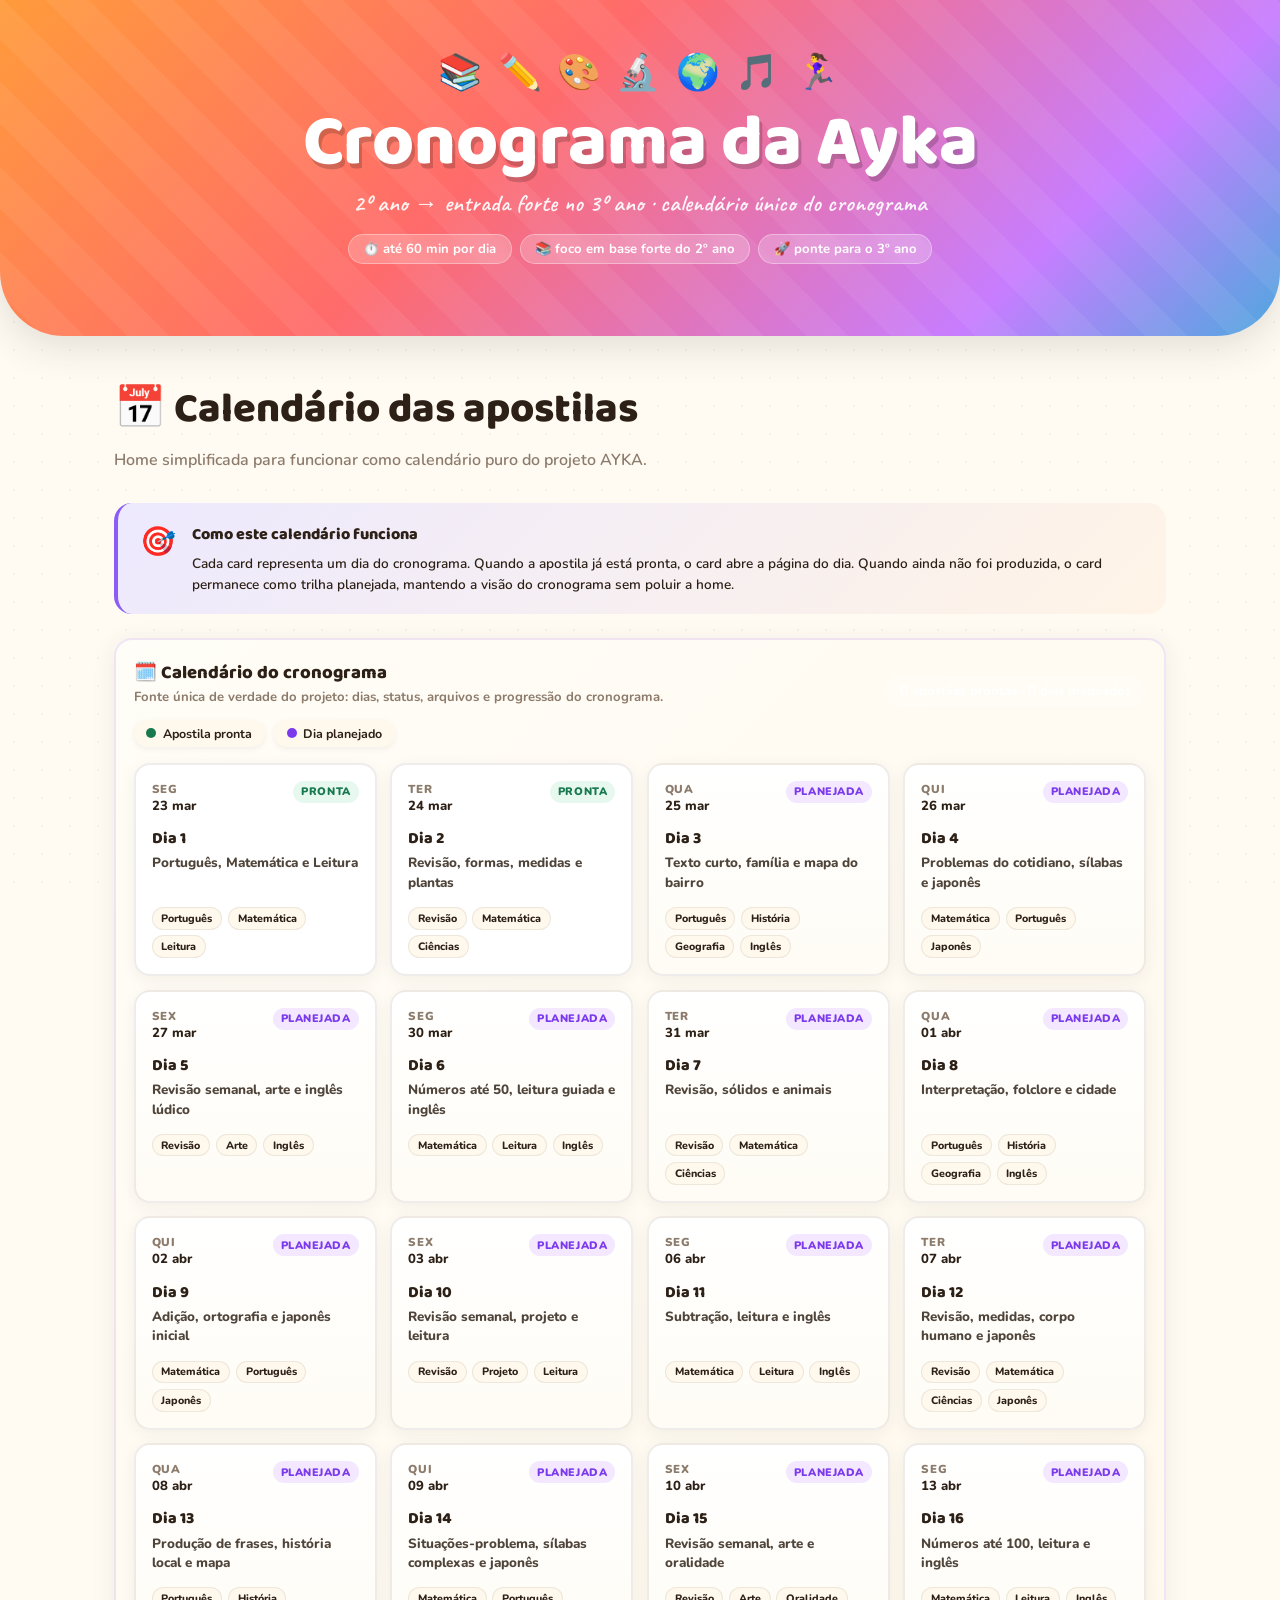
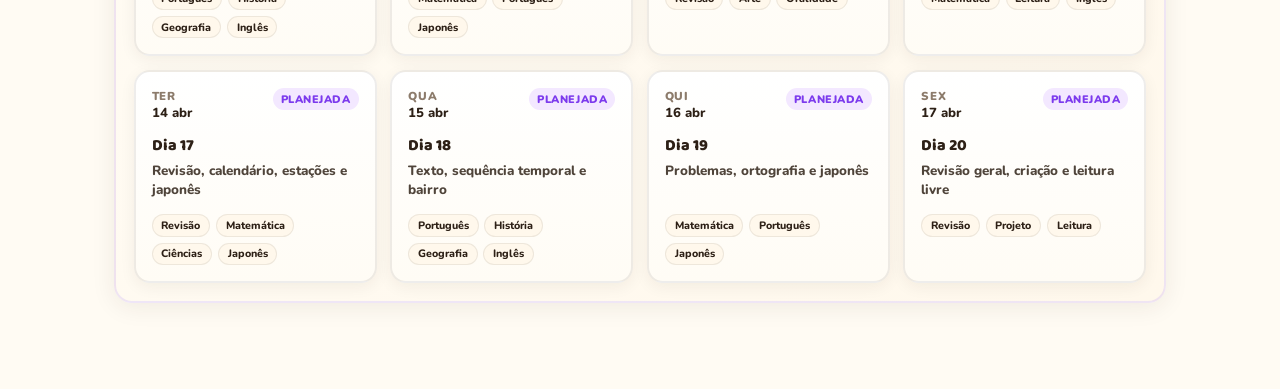
==== commit a47bd297: "Add files via upload" ====
--- a/index.html
+++ b/index.html
@@ -6,476 +6,45 @@
 <title>📚 Cronograma de Estudos da Ayka</title>
 <link href="https://fonts.googleapis.com/css2?family=Baloo+2:wght@400;500;600;700;800&family=Caveat:wght@400;600;700&family=Nunito:wght@400;600;700;800;900&display=swap" rel="stylesheet">
 <link rel="stylesheet" href="assets/css/style.css">
-
 </head>
 <body>
 
-<!-- HERO -->
 <header class="hero">
   <div class="hero-emoji-row">📚 ✏️ 🎨 🔬 🌍 🎵 🏃‍♀️</div>
-  <h1>Cronograma da Ayka</h1>
-  <p class="hero-sub">2º ano → entrada forte no 3º ano · 7 anos · até 60 min por dia 🌟</p>
+  <h1 id="calendarTitle">Cronograma da Ayka</h1>
+  <p class="hero-sub" id="calendarSubtitle">2º ano → entrada forte no 3º ano · calendário único do cronograma</p>
   <div class="hero-pills">
     <span class="hero-pill">⏱️ até 60 min por dia</span>
-    <span class="hero-pill">📚 foco em base forte de 2º ano</span>
+    <span class="hero-pill">📚 foco em base forte do 2º ano</span>
     <span class="hero-pill">🚀 ponte para o 3º ano</span>
-    <span class="hero-pill">🌍 inglês lúdico</span>
-    <span class="hero-pill">🗾 japonês por exposição</span>
   </div>
 </header>
 
-<!-- NAV -->
-<nav class="sticky-nav">
-  <button class="nav-btn active" onclick="show('semana',this)">📅 Semana</button>
-  <button class="nav-btn" onclick="show('rotina',this)">🕐 Rotina Diária</button>
-  <button class="nav-btn" onclick="show('materias',this)">📖 Matérias</button>
-  <button class="nav-btn" onclick="show('ciencia',this)">🧬 A Ciência</button>
-  <button class="nav-btn" onclick="show('recompensa',this)">⭐ Recompensas</button>
-</nav>
-
-<!-- ═══════════ SEMANA ═══════════ -->
-<section class="section active" id="sec-semana">
-  <h2 class="section-title">📅 Grade Semanal</h2>
-  <p class="section-sub">Segunda a sexta · rotina enxuta, consistente e pensada para acelerar a base sem saturar</p>
+<section class="section active" id="sec-calendario">
+  <h2 class="section-title">📅 Calendário das apostilas</h2>
+  <p class="section-sub">Home simplificada para funcionar como calendário puro do projeto AYKA.</p>
 
   <div class="info-box mission-box">
     <span class="info-box-icon">🎯</span>
     <div>
-      <div class="info-box-title">Meta do cronograma</div>
-      <div class="info-box-text">Fortalecer leitura, escrita, matemática e repertório geral para que a Ayka chegue ao 3º ano com segurança, vocabulário melhor, raciocínio mais rápido e contato inicial com inglês e japonês.</div>
+      <div class="info-box-title">Como este calendário funciona</div>
+      <div class="info-box-text">Cada card representa um dia do cronograma. Quando a apostila já está pronta, o card abre a página do dia. Quando ainda não foi produzida, o card permanece como trilha planejada, mantendo a visão do cronograma sem poluir a home.</div>
     </div>
-  </div>
-
-  <div class="lesson-box">
-    <div class="lesson-box-head">
-      <div>
-        <div class="lesson-box-title">🚀 Acesso rápido às apostilas</div>
-        <div class="lesson-box-sub">As apostilas prontas ficam aqui; o restante do mês já aparece no calendário abaixo.</div>
-      </div>
-      <div class="hero-pill">2 apostilas prontas</div>
-    </div>
-    <div class="lesson-grid" id="lessonGrid"></div>
   </div>
 
   <div class="calendar-wrap">
     <div class="calendar-head">
       <div>
-        <h3>🗓️ Calendário das apostilas</h3>
-        <p>Cada card mostra o assunto principal da apostila do dia. As prontas abrem; as demais ficam como trilha planejada.</p>
+        <h3>🗓️ Calendário do cronograma</h3>
+        <p>Fonte única de verdade do projeto: dias, status, arquivos e progressão do cronograma.</p>
       </div>
-      <div class="hero-pill" style="background:var(--jp);border-color:transparent">20 dias mapeados</div>
+      <div class="hero-pill" id="calendarSummary">0 apostilas prontas · 0 dias mapeados</div>
+    </div>
+    <div class="legend" style="margin-bottom:1rem">
+      <div class="legend-item"><div class="legend-dot" style="background:#18794E"></div>Apostila pronta</div>
+      <div class="legend-item"><div class="legend-dot" style="background:#7C3AED"></div>Dia planejado</div>
     </div>
     <div class="calendar-grid" id="calendarGrid"></div>
-  </div>
-
-  <div class="info-box" style="background:#FFF4E6;border-left:4px solid var(--port)">
-    <span class="info-box-icon">⏰</span>
-    <div>
-      <div class="info-box-title">Horário sugerido das sessões em casa — 15h30 às 16h25</div>
-      <div class="info-box-text">Após descanso pós-escola e lanche. O foco agora é uma rotina de <strong>50 a 60 minutos</strong>, com 3 blocos curtos de estudo e pausas rápidas. A meta é constância diária, não volume cansativo.</div>
-    </div>
-  </div>
-
-  <div class="legend">
-    <div class="legend-item"><div class="legend-dot" style="background:var(--mat)"></div>Matemática</div>
-    <div class="legend-item"><div class="legend-dot" style="background:var(--port)"></div>Português</div>
-    <div class="legend-item"><div class="legend-dot" style="background:var(--cien)"></div>Ciências</div>
-    <div class="legend-item"><div class="legend-dot" style="background:var(--hist)"></div>História</div>
-    <div class="legend-item"><div class="legend-dot" style="background:var(--geo)"></div>Geografia</div>
-    <div class="legend-item"><div class="legend-dot" style="background:var(--arte)"></div>Arte</div>
-    <div class="legend-item"><div class="legend-dot" style="background:var(--ing)"></div>Inglês</div>
-    <div class="legend-item"><div class="legend-dot" style="background:var(--jp)"></div>Japonês</div>
-    <div class="legend-item"><div class="legend-dot" style="background:var(--pausa)"></div>Pausa</div>
-  </div>
-
-  <div class="week-grid">
-    <div class="day-col">
-      <div class="day-header" style="background:linear-gradient(135deg,#FF6B6B,#FF9B3B)"><span class="day-emoji">🌟</span>Segunda</div>
-      <div class="day-blocks">
-        <div class="block s-port"><span class="block-time">15h30–15h45</span><div class="block-subj">Português</div><div class="block-detail">Leitura guiada, consciência fonológica e escrita curta</div><span class="block-icon">📖</span></div>
-        <div class="block s-pausa"><span class="block-time">15h45–15h50</span><div class="block-subj">Pausa curta</div><div class="block-detail">Água, alongar, levantar da cadeira</div><span class="block-icon">💧</span></div>
-        <div class="block s-mat"><span class="block-time">15h50–16h05</span><div class="block-subj">Matemática</div><div class="block-detail">Contagem, cálculo mental e números</div><span class="block-icon">🔢</span></div>
-        <div class="block s-pausa"><span class="block-time">16h05–16h10</span><div class="block-subj">Pausa curta</div><div class="block-detail">Respiração e movimento rápido</div><span class="block-icon">🏃</span></div>
-        <div class="block s-ing"><span class="block-time">16h10–16h25</span><div class="block-subj">Inglês</div><div class="block-detail">Greetings, colors, numbers e música</div><span class="block-icon">🌍</span></div>
-      </div>
-    </div>
-    <div class="day-col">
-      <div class="day-header" style="background:linear-gradient(135deg,#FF9B3B,#F9C74F)"><span class="day-emoji">📐</span>Terça</div>
-      <div class="day-blocks">
-        <div class="block s-mat"><span class="block-time">15h30–15h45</span><div class="block-subj">Matemática</div><div class="block-detail">Geometria, formas e medidas do cotidiano</div><span class="block-icon">📐</span></div>
-        <div class="block s-pausa"><span class="block-time">15h45–15h50</span><div class="block-subj">Pausa curta</div><div class="block-detail">Levantar, beber água, olhar longe</div><span class="block-icon">🧘</span></div>
-        <div class="block s-cien"><span class="block-time">15h50–16h05</span><div class="block-subj">Ciências</div><div class="block-detail">Plantas, animais e observação prática</div><span class="block-icon">🔬</span></div>
-        <div class="block s-pausa"><span class="block-time">16h05–16h10</span><div class="block-subj">Pausa curta</div><div class="block-detail">Movimento leve e reorganizar material</div><span class="block-icon">🌿</span></div>
-        <div class="block s-jp"><span class="block-time">16h10–16h25</span><div class="block-subj">Japonês</div><div class="block-detail">Aisatsu, números iniciais e palavras do dia</div><span class="block-icon">🗾</span></div>
-      </div>
-    </div>
-    <div class="day-col">
-      <div class="day-header" style="background:linear-gradient(135deg,#3BB8A0,#4EA8DE)"><span class="day-emoji">🌍</span>Quarta</div>
-      <div class="day-blocks">
-        <div class="block s-port"><span class="block-time">15h30–15h45</span><div class="block-subj">Português</div><div class="block-detail">Texto curto, perguntas e oralidade</div><span class="block-icon">📝</span></div>
-        <div class="block s-pausa"><span class="block-time">15h45–15h50</span><div class="block-subj">Pausa curta</div><div class="block-detail">Música e movimento</div><span class="block-icon">🎵</span></div>
-        <div class="block s-hist"><span class="block-time">15h50–16h05</span><div class="block-subj">História + Geografia</div><div class="block-detail">Família, bairro, mapas e tempo</div><span class="block-icon">🗺️</span></div>
-        <div class="block s-pausa"><span class="block-time">16h05–16h10</span><div class="block-subj">Pausa curta</div><div class="block-detail">Lanche rápido e conversa</div><span class="block-icon">🍎</span></div>
-        <div class="block s-ing"><span class="block-time">16h10–16h25</span><div class="block-subj">Inglês</div><div class="block-detail">Songs, animals e listening bem leve</div><span class="block-icon">🌐</span></div>
-      </div>
-    </div>
-    <div class="day-col">
-      <div class="day-header" style="background:linear-gradient(135deg,#C77DFF,#F72585)"><span class="day-emoji">🧩</span>Quinta</div>
-      <div class="day-blocks">
-        <div class="block s-mat"><span class="block-time">15h30–15h45</span><div class="block-subj">Matemática</div><div class="block-detail">Problemas do cotidiano e raciocínio</div><span class="block-icon">➕</span></div>
-        <div class="block s-pausa"><span class="block-time">15h45–15h50</span><div class="block-subj">Pausa curta</div><div class="block-detail">Pular, correr no lugar, água</div><span class="block-icon">🏃‍♀️</span></div>
-        <div class="block s-port"><span class="block-time">15h50–16h05</span><div class="block-subj">Português</div><div class="block-detail">Sílabas, ortografia e frase simples</div><span class="block-icon">🔤</span></div>
-        <div class="block s-pausa"><span class="block-time">16h05–16h10</span><div class="block-subj">Pausa curta</div><div class="block-detail">Trocar de material e respirar</div><span class="block-icon">⭐</span></div>
-        <div class="block s-jp"><span class="block-time">16h10–16h25</span><div class="block-subj">Japonês</div><div class="block-detail">Vocabulário visual, cores e repetição</div><span class="block-icon">🗾</span></div>
-      </div>
-    </div>
-    <div class="day-col">
-      <div class="day-header" style="background:linear-gradient(135deg,#F72585,#FF6B6B)"><span class="day-emoji">✅</span>Sexta</div>
-      <div class="day-blocks">
-        <div class="block s-port"><span class="block-time">15h30–15h45</span><div class="block-subj">Revisão guiada</div><div class="block-detail">Retomar o que ficou difícil na semana</div><span class="block-icon">🔁</span></div>
-        <div class="block s-pausa"><span class="block-time">15h45–15h50</span><div class="block-subj">Pausa curta</div><div class="block-detail">Mover o corpo e aliviar a mente</div><span class="block-icon">💨</span></div>
-        <div class="block s-arte"><span class="block-time">15h50–16h05</span><div class="block-subj">Projeto criativo</div><div class="block-detail">Arte, colagem, oralidade ou mini experimento</div><span class="block-icon">🎨</span></div>
-        <div class="block s-pausa"><span class="block-time">16h05–16h10</span><div class="block-subj">Pausa curta</div><div class="block-detail">Preparar o fechamento da semana</div><span class="block-icon">🌈</span></div>
-        <div class="block s-ing"><span class="block-time">16h10–16h25</span><div class="block-subj">Fechamento leve</div><div class="block-detail">Leitura divertida, inglês ou jogo rápido</div><span class="block-icon">🏆</span></div>
-      </div>
-    </div>
-  </div>
-
-  <div class="divider"></div>
-  <h3 style="font-family:'Baloo 2',cursive;font-size:1.4rem;font-weight:800;margin-bottom:1rem">🌅 Fim de Semana</h3>
-  <div class="two-col">
-    <div class="card" style="border-left:4px solid #70E000">
-      <h3>🌤️ Sábado — Exploração</h3>
-      <ul>
-        <li>Visita a parques, museus ou feiras</li>
-        <li>Leitura de livros ilustrados (30 min)</li>
-        <li>Jogos de tabuleiro educativos em família</li>
-        <li>Culinária simples: matemática na vida real!</li>
-        <li>Nenhuma lição formal — aprender brincando</li>
-      </ul>
-    </div>
-    <div class="card" style="border-left:4px solid #C77DFF">
-      <h3>🌙 Domingo — Recarga Total</h3>
-      <ul>
-        <li>Descanso total — sem tarefas formais</li>
-        <li>Leitura de prazer (gibis, fábulas, histórias)</li>
-        <li>Planejar a semana visualmente com a Ayka</li>
-        <li>Dormir cedo: <strong>sono é aprendizado!</strong> 💤</li>
-        <li>Conversar sobre o que foi mais legal na semana</li>
-      </ul>
-    </div>
-  </div>
-</section>
-
-<!-- ═══════════ ROTINA ═══════════ -->
-<section class="section" id="sec-rotina">
-  <h2 class="section-title">🕐 Rotina Diária Completa</h2>
-  <p class="section-sub">Da manhã à noite — menos atrito, mais constância</p>
-
-  <div class="info-box" style="background:#E6FAF6;border-left:4px solid var(--cien)">
-    <span class="info-box-icon">🧬</span>
-    <div>
-      <div class="info-box-title">Por que rotina importa para crianças?</div>
-      <div class="info-box-text">Rotinas previsíveis reduzem o <strong>cortisol</strong> (hormônio do estresse), melhoram a <strong>autorregulação emocional</strong> e aumentam a <strong>atenção sustentada</strong>. Previsibilidade cria segurança — e segurança é a base de todo aprendizado.</div>
-    </div>
-  </div>
-
-  <div class="pomo-wrap">
-    <h3>⏱️ Técnica Pomodoro Adaptada para 7 anos</h3>
-    <div class="pomo-row">
-      <div class="pomo-block" style="background:#FF6B6B">📚<br>15 min<br><small style="font-size:.7rem">bloco 1</small></div>
-      <div class="pomo-arrow">➜</div>
-      <div class="pomo-block" style="background:#70E000">🏃<br>5 min<br><small style="font-size:.7rem">pausa</small></div>
-      <div class="pomo-arrow">➜</div>
-      <div class="pomo-block" style="background:#4EA8DE">📚<br>15 min<br><small style="font-size:.7rem">bloco 2</small></div>
-      <div class="pomo-arrow">➜</div>
-      <div class="pomo-block" style="background:#70E000">🏃<br>5 min<br><small style="font-size:.7rem">pausa</small></div>
-      <div class="pomo-arrow">➜</div>
-      <div class="pomo-block" style="background:#C77DFF">📚<br>15 min<br><small style="font-size:.7rem">bloco 3</small></div>
-      <div class="pomo-arrow">➜</div>
-      <div class="pomo-block" style="background:#F9C74F;color:#333">⭐<br>5 min<br><small style="font-size:.7rem">fechamento</small></div>
-    </div>
-  </div>
-
-  <div class="routine-timeline">
-    <div class="rt-item" style="border-color:#F9C74F"><div class="rt-dot" style="background:#F9C74F"></div><div class="rt-time">🌅 06h30 – 07h00</div><div class="rt-title">Despertar com Energia</div><div class="rt-desc">Luz natural, alongamento leve de 2 min, água antes do café. Evitar telas nos primeiros 30 min — isso melhora o foco e o humor pela manhã.</div><span class="rt-tag" style="background:#F9C74F;color:#333">🧠 Ritual matinal</span></div>
-    <div class="rt-item" style="border-color:#FF9B3B"><div class="rt-dot" style="background:#FF9B3B"></div><div class="rt-time">🍳 07h00 – 07h30</div><div class="rt-title">Café da Manhã Nutritivo</div><div class="rt-desc">Proteínas + carboidratos complexos + fruta. O cérebro usa 20% da energia do corpo — um bom café potencializa memória e concentração por até 4 horas.</div><span class="rt-tag" style="background:#FF9B3B">🍳 Nutrição cerebral</span></div>
-    <div class="rt-item" style="border-color:#4EA8DE"><div class="rt-dot" style="background:#4EA8DE"></div><div class="rt-time">🎒 07h30 – 12h00</div><div class="rt-title">Escola</div><div class="rt-desc">Período escolar. O recreio é tão importante quanto a aula — é onde acontece consolidação da memória, habilidades sociais e regulação emocional. Nunca privar do recreio como punição.</div><span class="rt-tag" style="background:#4EA8DE">🏫 Aprendizagem formal</span></div>
-    <div class="rt-item" style="border-color:#70E000"><div class="rt-dot" style="background:#70E000"></div><div class="rt-time">🍽️ 12h00 – 13h00</div><div class="rt-title">Almoço e Descanso Ativo</div><div class="rt-desc">Almoço tranquilo, sem telas. 20–30 min de atividade leve ou jogo livre após comer. Esse descanso consolida memórias da manhã — fisiologicamente essencial para crianças.</div><span class="rt-tag" style="background:#70E000;color:#333">🌿 Consolidação</span></div>
-    <div class="rt-item" style="border-color:#F72585"><div class="rt-dot" style="background:#F72585"></div><div class="rt-time">🎮 13h00 – 15h00</div><div class="rt-title">Brincadeira Livre</div><div class="rt-desc">Brincadeira não estruturada, parque, artes ou leitura de prazer. Brincadeira livre desenvolve criatividade, funções executivas e regulação emocional — base de todo aprendizado. Telas: máx. 1h neste bloco.</div><span class="rt-tag" style="background:#F72585">🎭 Brincar = aprender</span></div>
-    <div class="rt-item" style="border-color:#FF6B6B"><div class="rt-dot" style="background:#FF6B6B"></div><div class="rt-time">🍎 15h00 – 15h30</div><div class="rt-title">Lanche + Preparação</div><div class="rt-desc">Lanche leve (fruta, iogurte, pão integral) e água. Organizar o material junto com a Ayka — envolvê-la na preparação aumenta motivação intrínseca e senso de responsabilidade.</div><span class="rt-tag" style="background:#FF6B6B">⚡ Energia</span></div>
-    <div class="rt-item" style="border-color:#C77DFF"><div class="rt-dot" style="background:#C77DFF"></div><div class="rt-time">📚 15h30 – 16h25</div><div class="rt-title">Sessão de Estudos em Casa</div><div class="rt-desc">Conforme a grade semanal. Mesa organizada, boa iluminação e sem ruídos distrativos. Trabalhar em 3 blocos curtos e terminar antes do cansaço virar resistência. <strong>Máx. 60 min.</strong></div><span class="rt-tag" style="background:#C77DFF">🎯 Foco estruturado</span></div>
-    <div class="rt-item" style="border-color:#3BB8A0"><div class="rt-dot" style="background:#3BB8A0"></div><div class="rt-time">🌆 17h30 – 19h00</div><div class="rt-title">Atividade Física ou Extracurricular</div><div class="rt-desc">Dança, natação, capoeira, artes marciais ou brincadeira livre. O exercício após o estudo consolida memórias e libera BDNF — proteína que literalmente faz o cérebro crescer.</div><span class="rt-tag" style="background:#3BB8A0">🏃‍♀️ Neurotrófico!</span></div>
-    <div class="rt-item" style="border-color:#FF9B3B"><div class="rt-dot" style="background:#FF9B3B"></div><div class="rt-time">🍽️ 19h00 – 19h30</div><div class="rt-title">Jantar em Família</div><div class="rt-desc">Sem telas. Perguntar "o que você aprendeu hoje que achou mais legal?" ativa recuperação ativa da memória de forma natural e cria conexão emocional com o aprendizado.</div><span class="rt-tag" style="background:#FF9B3B">💬 Conexão afetiva</span></div>
-    <div class="rt-item" style="border-color:#4EA8DE"><div class="rt-dot" style="background:#4EA8DE"></div><div class="rt-time">📖 19h30 – 20h15</div><div class="rt-title">Ritual Noturno de Leitura</div><div class="rt-desc">Banho relaxante + leitura de um livro (15–20 min). Leitura antes de dormir melhora vocabulário, imaginação e prepara o cérebro para consolidar o que aprendeu durante o dia.</div><span class="rt-tag" style="background:#4EA8DE">🌙 Ritual mágico</span></div>
-    <div class="rt-item" style="border-color:#C77DFF"><div class="rt-dot" style="background:#C77DFF"></div><div class="rt-time">😴 20h15 – 20h30</div><div class="rt-title">Dormir! (Máximo 21h)</div><div class="rt-desc">Crianças de 7 anos precisam de <strong>9–11 horas de sono</strong>. Durante o sono N3 e REM, o hipocampo transfere memórias para o córtex. Dormir bem <em>é</em> estudar. Luzes apagadas, sem telas 1h antes.</div><span class="rt-tag" style="background:#C77DFF">💜 Sono = memória</span></div>
-  </div>
-</section>
-
-<!-- ═══════════ MATÉRIAS ═══════════ -->
-<section class="section" id="sec-materias">
-  <h2 class="section-title">📖 Guia de Matérias</h2>
-  <p class="section-sub">O que trabalhar em cada disciplina no 2º ano — alinhado à BNCC</p>
-
-  <div class="subjects-grid">
-    <div class="subj-card" style="border-color:var(--port)" data-emoji="📖">
-      <div class="subj-header">
-        <div class="subj-icon" style="background:var(--port-l)">📖</div>
-        <div><div class="subj-name" style="color:var(--port)">Língua Portuguesa</div><div class="subj-freq">3× por semana · 20–25 min</div></div>
-      </div>
-      <div class="subj-skill-title">Foco do 2º Ano</div>
-      <div class="skill-tags">
-        <span class="skill-tag" style="background:var(--port-l);color:var(--port)">Leitura fluente</span>
-        <span class="skill-tag" style="background:var(--port-l);color:var(--port)">Escrita cursiva</span>
-        <span class="skill-tag" style="background:var(--port-l);color:var(--port)">Ditado</span>
-        <span class="skill-tag" style="background:var(--port-l);color:var(--port)">Interpretação</span>
-        <span class="skill-tag" style="background:var(--port-l);color:var(--port)">Sílabas</span>
-        <span class="skill-tag" style="background:var(--port-l);color:var(--port)">Pontuação básica</span>
-      </div>
-      <div class="subj-tip">Ler 15 min em voz alta todo dia. A leitura em voz alta ativa mais regiões cerebrais do que a silenciosa, acelerando a fluência muito mais rápido.</div>
-    </div>
-
-    <div class="subj-card" style="border-color:var(--mat)" data-emoji="🔢">
-      <div class="subj-header">
-        <div class="subj-icon" style="background:var(--mat-l)">🔢</div>
-        <div><div class="subj-name" style="color:var(--mat)">Matemática</div><div class="subj-freq">4× por semana · 20–25 min</div></div>
-      </div>
-      <div class="subj-skill-title">Foco do 2º Ano</div>
-      <div class="skill-tags">
-        <span class="skill-tag" style="background:var(--mat-l);color:var(--mat)">Tabuada 1–10</span>
-        <span class="skill-tag" style="background:var(--mat-l);color:var(--mat)">Adição e subtração</span>
-        <span class="skill-tag" style="background:var(--mat-l);color:var(--mat)">Numerais até 1.000</span>
-        <span class="skill-tag" style="background:var(--mat-l);color:var(--mat)">Geometria básica</span>
-        <span class="skill-tag" style="background:var(--mat-l);color:var(--mat)">Medidas</span>
-        <span class="skill-tag" style="background:var(--mat-l);color:var(--mat)">Problemas reais</span>
-      </div>
-      <div class="subj-tip">Use objetos reais: tampinhas, feijões, palitos. Manipulação concreta antes do abstrato é essencial aos 7 anos (estágio operatório concreto de Piaget).</div>
-    </div>
-
-    <div class="subj-card" style="border-color:var(--cien)" data-emoji="🔬">
-      <div class="subj-header">
-        <div class="subj-icon" style="background:var(--cien-l)">🔬</div>
-        <div><div class="subj-name" style="color:var(--cien)">Ciências</div><div class="subj-freq">2× por semana · 20–25 min</div></div>
-      </div>
-      <div class="subj-skill-title">Foco do 2º Ano</div>
-      <div class="skill-tags">
-        <span class="skill-tag" style="background:var(--cien-l);color:var(--cien)">Seres vivos</span>
-        <span class="skill-tag" style="background:var(--cien-l);color:var(--cien)">Ciclo da água</span>
-        <span class="skill-tag" style="background:var(--cien-l);color:var(--cien)">Corpo humano</span>
-        <span class="skill-tag" style="background:var(--cien-l);color:var(--cien)">Animais e plantas</span>
-        <span class="skill-tag" style="background:var(--cien-l);color:var(--cien)">Meio ambiente</span>
-      </div>
-      <div class="subj-tip">Experimentos caseiros simples valem mais que 10 páginas de caderno. Plantar feijão, observar formigas, fazer "chuva" numa garrafa com gelo — aprendizado que fica para sempre.</div>
-    </div>
-
-    <div class="subj-card" style="border-color:var(--hist)" data-emoji="🏛️">
-      <div class="subj-header">
-        <div class="subj-icon" style="background:var(--hist-l)">🏛️</div>
-        <div><div class="subj-name" style="color:var(--hist)">História</div><div class="subj-freq">1× por semana · 20–25 min</div></div>
-      </div>
-      <div class="subj-skill-title">Foco do 2º Ano</div>
-      <div class="skill-tags">
-        <span class="skill-tag" style="background:var(--hist-l);color:var(--hist)">Família e ancestrais</span>
-        <span class="skill-tag" style="background:var(--hist-l);color:var(--hist)">Linha do tempo pessoal</span>
-        <span class="skill-tag" style="background:var(--hist-l);color:var(--hist)">Comunidade e bairro</span>
-        <span class="skill-tag" style="background:var(--hist-l);color:var(--hist)">Folclore brasileiro</span>
-      </div>
-      <div class="subj-tip">Crie a "linha do tempo da Ayka" com fotos e desenhos. Conectar conteúdo à vida pessoal é a técnica mais eficaz de ancoragem de memória que existe.</div>
-    </div>
-
-    <div class="subj-card" style="border-color:var(--geo)" data-emoji="🗺️">
-      <div class="subj-header">
-        <div class="subj-icon" style="background:var(--geo-l)">🗺️</div>
-        <div><div class="subj-name" style="color:var(--geo)">Geografia</div><div class="subj-freq">1× por semana · 20–25 min</div></div>
-      </div>
-      <div class="subj-skill-title">Foco do 2º Ano</div>
-      <div class="skill-tags">
-        <span class="skill-tag" style="background:var(--geo-l);color:var(--geo)">Pontos cardeais</span>
-        <span class="skill-tag" style="background:var(--geo-l);color:var(--geo)">Mapa do bairro</span>
-        <span class="skill-tag" style="background:var(--geo-l);color:var(--geo)">Paisagem natural/urbana</span>
-        <span class="skill-tag" style="background:var(--geo-l);color:var(--geo)">Regiões do Brasil</span>
-      </div>
-      <div class="subj-tip">Desenhe o mapa da rua, da casa, do caminho até a escola. Aprender o espaço pelo próprio corpo e pela experiência direta cria referências que nunca se apagam.</div>
-    </div>
-
-    <div class="subj-card" style="border-color:var(--arte)" data-emoji="🎨">
-      <div class="subj-header">
-        <div class="subj-icon" style="background:var(--arte-l)">🎨</div>
-        <div><div class="subj-name" style="color:var(--arte)">Arte</div><div class="subj-freq">2× por semana · 30 min</div></div>
-      </div>
-      <div class="subj-skill-title">Foco do 2º Ano</div>
-      <div class="skill-tags">
-        <span class="skill-tag" style="background:var(--arte-l);color:var(--arte)">Pintura e colagem</span>
-        <span class="skill-tag" style="background:var(--arte-l);color:var(--arte)">Expressão corporal</span>
-        <span class="skill-tag" style="background:var(--arte-l);color:var(--arte)">Música e ritmo</span>
-        <span class="skill-tag" style="background:var(--arte-l);color:var(--arte)">Arte popular brasileira</span>
-      </div>
-      <div class="subj-tip">Arte não é "extra" — é cognitiva. Desenvolve funções executivas, atenção a detalhes e inteligências múltiplas. Nunca cancele arte para "recuperar" outra matéria.</div>
-    </div>
-
-    <div class="subj-card" style="border-color:var(--ef)" data-emoji="🏃">
-      <div class="subj-header">
-        <div class="subj-icon" style="background:var(--ef-l)">🏃</div>
-        <div><div class="subj-name" style="color:#4a7c00">Educação Física</div><div class="subj-freq">1× formal + pausas ativas diárias</div></div>
-      </div>
-      <div class="subj-skill-title">Foco do 2º Ano</div>
-      <div class="skill-tags">
-        <span class="skill-tag" style="background:var(--ef-l);color:#4a7c00">Coordenação motora</span>
-        <span class="skill-tag" style="background:var(--ef-l);color:#4a7c00">Jogos coletivos</span>
-        <span class="skill-tag" style="background:var(--ef-l);color:#4a7c00">Dança e ritmo</span>
-        <span class="skill-tag" style="background:var(--ef-l);color:#4a7c00">Regras e fair play</span>
-      </div>
-      <div class="subj-tip">60 min de atividade física por dia (OMS). O exercício libera BDNF e dopamina — aumenta a capacidade de aprender nas 2 horas seguintes. Movimento é estudo.</div>
-    </div>
-
-    <div class="subj-card" style="border-color:var(--ing)" data-emoji="🌐">
-      <div class="subj-header">
-        <div class="subj-icon" style="background:var(--ing-l)">🌐</div>
-        <div><div class="subj-name" style="color:#c9820a">Inglês</div><div class="subj-freq">2× por semana · 20 min</div></div>
-      </div>
-      <div class="subj-skill-title">Foco do 2º Ano</div>
-      <div class="skill-tags">
-        <span class="skill-tag" style="background:var(--ing-l);color:#c9820a">Números 1–20</span>
-        <span class="skill-tag" style="background:var(--ing-l);color:#c9820a">Cores e formas</span>
-        <span class="skill-tag" style="background:var(--ing-l);color:#c9820a">Animais</span>
-        <span class="skill-tag" style="background:var(--ing-l);color:#c9820a">Greetings</span>
-        <span class="skill-tag" style="background:var(--ing-l);color:#c9820a">Músicas infantis</span>
-      </div>
-      <div class="subj-tip">Crianças aprendem idiomas por exposição e repetição, não por gramática. Músicas, vídeos curtos e jogos são o melhor método até os 10 anos (período crítico de aquisição).</div>
-    </div>
-
-    <div class="subj-card" style="border-color:var(--jp)" data-emoji="🗾">
-      <div class="subj-header">
-        <div class="subj-icon" style="background:var(--jp-l)">🗾</div>
-        <div><div class="subj-name" style="color:var(--jp)">Japonês</div><div class="subj-freq">2× por semana · 10–15 min</div></div>
-      </div>
-      <div class="subj-skill-title">Foco inicial</div>
-      <div class="skill-tags">
-        <span class="skill-tag" style="background:var(--jp-l);color:var(--jp)">Aisatsu</span>
-        <span class="skill-tag" style="background:var(--jp-l);color:var(--jp)">Números 1–5</span>
-        <span class="skill-tag" style="background:var(--jp-l);color:var(--jp)">Cores</span>
-        <span class="skill-tag" style="background:var(--jp-l);color:var(--jp)">Animais</span>
-        <span class="skill-tag" style="background:var(--jp-l);color:var(--jp)">Escuta e repetição</span>
-      </div>
-      <div class="subj-tip">A proposta aqui é exposição leve e divertida: ouvir, repetir, apontar figuras e reconhecer padrões. Nada de gramática pesada nesta fase.</div>
-    </div>
-  </div>
-</section>
-
-<!-- ═══════════ CIÊNCIA ═══════════ -->
-<section class="section" id="sec-ciencia">
-  <h2 class="section-title">🧬 A Ciência por Trás</h2>
-  <p class="section-sub">8 princípios com evidência científica que estruturam este cronograma</p>
-
-  <div class="science-grid">
-    <div class="sci-card" style="background:linear-gradient(135deg,#FF6B6B,#FF9B3B)"><span class="sci-icon">⏱️</span><div class="sci-principle">Pomodoro Infantil</div><div class="sci-author">Cirillo · 1980s | Adaptado pela neurociência educacional</div><div class="sci-desc">Crianças de 7 anos sustentam atenção por apenas 15–20 minutos. Blocos de 15–20 min com pausas ativas reduzem fadiga cognitiva e mantêm a atenção mais estável do que sessões longas.</div><div class="sci-action">Blocos de 15–20 min + pausa ativa de 5 min</div></div>
-
-    <div class="sci-card" style="background:linear-gradient(135deg,#3BB8A0,#4EA8DE)"><span class="sci-icon">🔄</span><div class="sci-principle">Repetição Espaçada</div><div class="sci-author">Ebbinghaus · 1885 | Confirmado em centenas de estudos</div><div class="sci-desc">A "curva do esquecimento" mostra que revisando no momento certo (24h → 72h → 1 semana → 1 mês), a retenção chega a 90%. Revisar na sexta o que foi estudado na semana dobra a memória de longo prazo.</div><div class="sci-action">Revisão na sexta + revisão visual no domingo</div></div>
-
-    <div class="sci-card" style="background:linear-gradient(135deg,#C77DFF,#F72585)"><span class="sci-icon">🧩</span><div class="sci-principle">Intercalação de Matérias</div><div class="sci-author">Kornell & Bjork · 2008 | Journal of Experimental Psychology</div><div class="sci-desc">Alternar entre matérias diferentes (Português → Pausa → Matemática) melhora a transferência de conhecimento e a memória de longo prazo comparado a estudar tudo de uma vez (bloqueio).</div><div class="sci-action">Nunca 2 blocos seguidos da mesma matéria</div></div>
-
-    <div class="sci-card" style="background:linear-gradient(135deg,#F9C74F,#FF9B3B)"><span class="sci-icon">💡</span><div class="sci-principle">Recuperação Ativa</div><div class="sci-author">Roediger & Karpicke · 2006 | Science</div><div class="sci-desc">Testar-se sobre o conteúdo é 50% mais eficaz do que reler. Quiz de tabuada, perguntas de interpretação e ditado são formas de recuperação ativa que fortalecem conexões neurais de forma duradoura.</div><div class="sci-action">Quiz, pergunta oral, ditado e produção de texto</div></div>
-
-    <div class="sci-card" style="background:linear-gradient(135deg,#70E000,#3BB8A0)"><span class="sci-icon">🏃‍♀️</span><div class="sci-principle">Exercício e Neuroplasticidade</div><div class="sci-author">Ratey · 2008 | "Spark: The Revolutionary Science of Exercise and the Brain"</div><div class="sci-desc">20 min de atividade aeróbica elevam o BDNF (fator neurotrófico) por 2–3 horas. Crianças que se movimentam antes de estudar têm melhor atenção, memória e humor. O recreio É aprendizado.</div><div class="sci-action">Pausas ativas a cada bloco + atividade física diária</div></div>
-
-    <div class="sci-card" style="background:linear-gradient(135deg,#4EA8DE,#C77DFF)"><span class="sci-icon">😴</span><div class="sci-principle">Sono e Consolidação da Memória</div><div class="sci-author">Walker · 2017 | "Why We Sleep" + múltiplos estudos</div><div class="sci-desc">Durante o sono N3 e REM, o hipocampo "retransmite" as experiências do dia para o neocórtex — criando memórias de longo prazo. 9–12h de sono para crianças de 7 anos não é luxo: é biologia.</div><div class="sci-action">Dormir às 20h30, acordar às 6h30–7h</div></div>
-
-    <div class="sci-card" style="background:linear-gradient(135deg,#FF6B6B,#C77DFF)"><span class="sci-icon">🌱</span><div class="sci-principle">Mentalidade de Crescimento</div><div class="sci-author">Carol Dweck · 2006 | Stanford University</div><div class="sci-desc">Crianças elogiadas pelo <em>esforço</em> perseveram mais e aprendem mais do que as elogiadas pela inteligência. O elogio ao processo cria resiliência acadêmica e amor genuíno pelo aprender.</div><div class="sci-action">"Que legal que você tentou de novo!" — não "você é gênio!"</div></div>
-
-    <div class="sci-card" style="background:linear-gradient(135deg,#F72585,#FF9B3B)"><span class="sci-icon">🧱</span><div class="sci-principle">Teoria da Carga Cognitiva</div><div class="sci-author">Sweller · 1988 | Cognitive Load Theory</div><div class="sci-desc">A memória de trabalho de crianças processa apenas 3–4 itens simultaneamente. Por isso blocos são curtos, conteúdos são parcelados e revisão é frequente. Excesso de conteúdo = zero retenção.</div><div class="sci-action">Uma habilidade por bloco, exemplos concretos sempre</div></div>
-  </div>
-
-  <div class="divider"></div>
-  <div class="two-col">
-    <div class="card" style="border-left:4px solid var(--port)">
-      <h3>✅ Faça sempre</h3>
-      <ul>
-        <li>Elogiar o <strong>esforço</strong>, não o resultado</li>
-        <li>Respeitar as pausas — elas são parte do estudo</li>
-        <li>Manter sempre o mesmo horário (rotina)</li>
-        <li>Deixar a Ayka escolher a ordem às vezes</li>
-        <li>Celebrar cada pequena vitória do dia</li>
-        <li>Ler junto antes de dormir todo dia</li>
-        <li>Conectar o conteúdo à vida real dela</li>
-      </ul>
-    </div>
-    <div class="card" style="border-left:4px solid var(--mat)">
-      <h3>⛔ Evite sempre</h3>
-      <ul>
-        <li>Estudar com TV ou celular ligado ao fundo</li>
-        <li>Sessões longas sem pausa (mais de 30 min)</li>
-        <li>Comparar com outros colegas ou irmãos</li>
-        <li>Punir erros — erro é dado de aprendizado</li>
-        <li>Cancelar sono para "terminar a lição"</li>
-        <li>Excesso de conteúdo em um único dia</li>
-        <li>Elogiar somente quando acerta tudo</li>
-      </ul>
-    </div>
-  </div>
-</section>
-
-<!-- ═══════════ RECOMPENSAS ═══════════ -->
-<section class="section" id="sec-recompensa">
-  <h2 class="section-title">⭐ Sistema de Recompensas</h2>
-  <p class="section-sub">Motivação intrínseca + celebração do esforço — sem pressão!</p>
-
-  <div class="info-box" style="background:#FFF4E6;border-left:4px solid var(--port)">
-    <span class="info-box-icon">🧠</span>
-    <div>
-      <div class="info-box-title">A Ciência das Recompensas em Crianças</div>
-      <div class="info-box-text">Recompensas pequenas e frequentes são muito mais eficazes do que grandes recompensas distantes. O cérebro de 7 anos opera no <strong>presente imediato</strong>. Estrelas ganhas hoje, resgatadas ainda essa semana — isso ativa a dopamina e cria motivação real.</div>
-    </div>
-  </div>
-
-  <div class="star-tracker">
-    <h3>⭐ Coletor de Estrelas da Ayka!</h3>
-    <p>Clique nas estrelas para marcar o progresso de hoje 🌟</p>
-    <div class="stars-row-interactive" id="starRow"></div>
-    <div class="star-msg" id="starMsg">Clique nas estrelas para começar! ✨</div>
-    <div class="level-display">
-      <div class="level-item" id="totalDisplay">Total: 0 ⭐</div>
-      <div class="level-item" id="levelLabel">Nível: Explorador 🌱</div>
-    </div>
-  </div>
-
-  <div class="divider"></div>
-  <h3 style="font-family:'Baloo 2',cursive;font-size:1.3rem;font-weight:800;margin-bottom:1rem">🎁 O Que Cada Estrela Vale</h3>
-  <div class="reward-grid">
-    <div class="reward-card" style="border-color:#F9C74F"><span class="reward-emoji">⭐</span><div class="reward-title">1 Estrela por Bloco</div><div class="reward-desc">Cada bloco de estudo concluído com dedicação vale 1 estrela. Sem precisar de perfeição — só de esforço.</div></div>
-    <div class="reward-card" style="border-color:#FF9B3B"><span class="reward-emoji">🌟</span><div class="reward-title">Estrela Bônus</div><div class="reward-desc">Por atitude especial: ajudar alguém, terminar antes do tempo, tentar de novo depois de errar.</div></div>
-    <div class="reward-card" style="border-color:#3BB8A0"><span class="reward-emoji">🎀</span><div class="reward-title">5 Estrelas = Mimo</div><div class="reward-desc">Escolher o lanche do dia, 30 min extra do jogo favorito, ou escolher o livro da noite.</div></div>
-    <div class="reward-card" style="border-color:#4EA8DE"><span class="reward-emoji">🏆</span><div class="reward-title">10 Estrelas = Aventura</div><div class="reward-desc">Passeio especial a escolha da Ayka: parque, sorveteria, cinema ou visitar a avó!</div></div>
-    <div class="reward-card" style="border-color:#C77DFF"><span class="reward-emoji">👑</span><div class="reward-title">20 Estrelas = Rainha!</div><div class="reward-desc">Experiência inesquecível: parque aquático, peça de teatro infantil, ou aula de algo que queira experimentar.</div></div>
-    <div class="reward-card" style="border-color:#F72585"><span class="reward-emoji">🦄</span><div class="reward-title">Semana Completa</div><div class="reward-desc">Todos os dias da semana = certificado especial feito à mão pelos pais + foto no "Mural da Campeã"!</div></div>
-  </div>
-
-  <div class="divider"></div>
-  <div class="two-col">
-    <div class="card" style="border-left:4px solid #F72585">
-      <h3>🧰 Materiais Recomendados</h3>
-      <ul>
-        <li>📓 Cadernos coloridos por matéria</li>
-        <li>🖍️ Lápis de cor e canetas coloridas</li>
-        <li>🗂️ Pasta organizadora com abas coloridas</li>
-        <li>⏰ Timer visual (relógio de areia) para blocos</li>
-        <li>🃏 Flashcards para vocabulário e tabuada</li>
-        <li>🧮 Ábaco ou material dourado (Matemática)</li>
-        <li>📌 Mural de estrelas na parede do quarto</li>
-        <li>🌍 Globo ou mapa-múndi ilustrado</li>
-      </ul>
-    </div>
-    <div class="card" style="border-left:4px solid var(--cien)">
-      <h3>📱 Apps e Recursos Digitais</h3>
-      <ul>
-        <li>🎮 Khan Academy Kids (gratuito, excelente)</li>
-        <li>📖 Duolingo ABC — alfabetização gamificada</li>
-        <li>🔢 Tabuada Mágica da Ayka (já tem! 🎉)</li>
-        <li>🎵 YouTube: músicas infantis em inglês</li>
-        <li>🎨 Drawing for Kids — arte digital</li>
-        <li>📚 Leiturinha ou Conta de Mentirinha</li>
-        <li>⚠️ Limite diário: máx. 1h30 total de telas</li>
-      </ul>
-    </div>
   </div>
 </section>
 
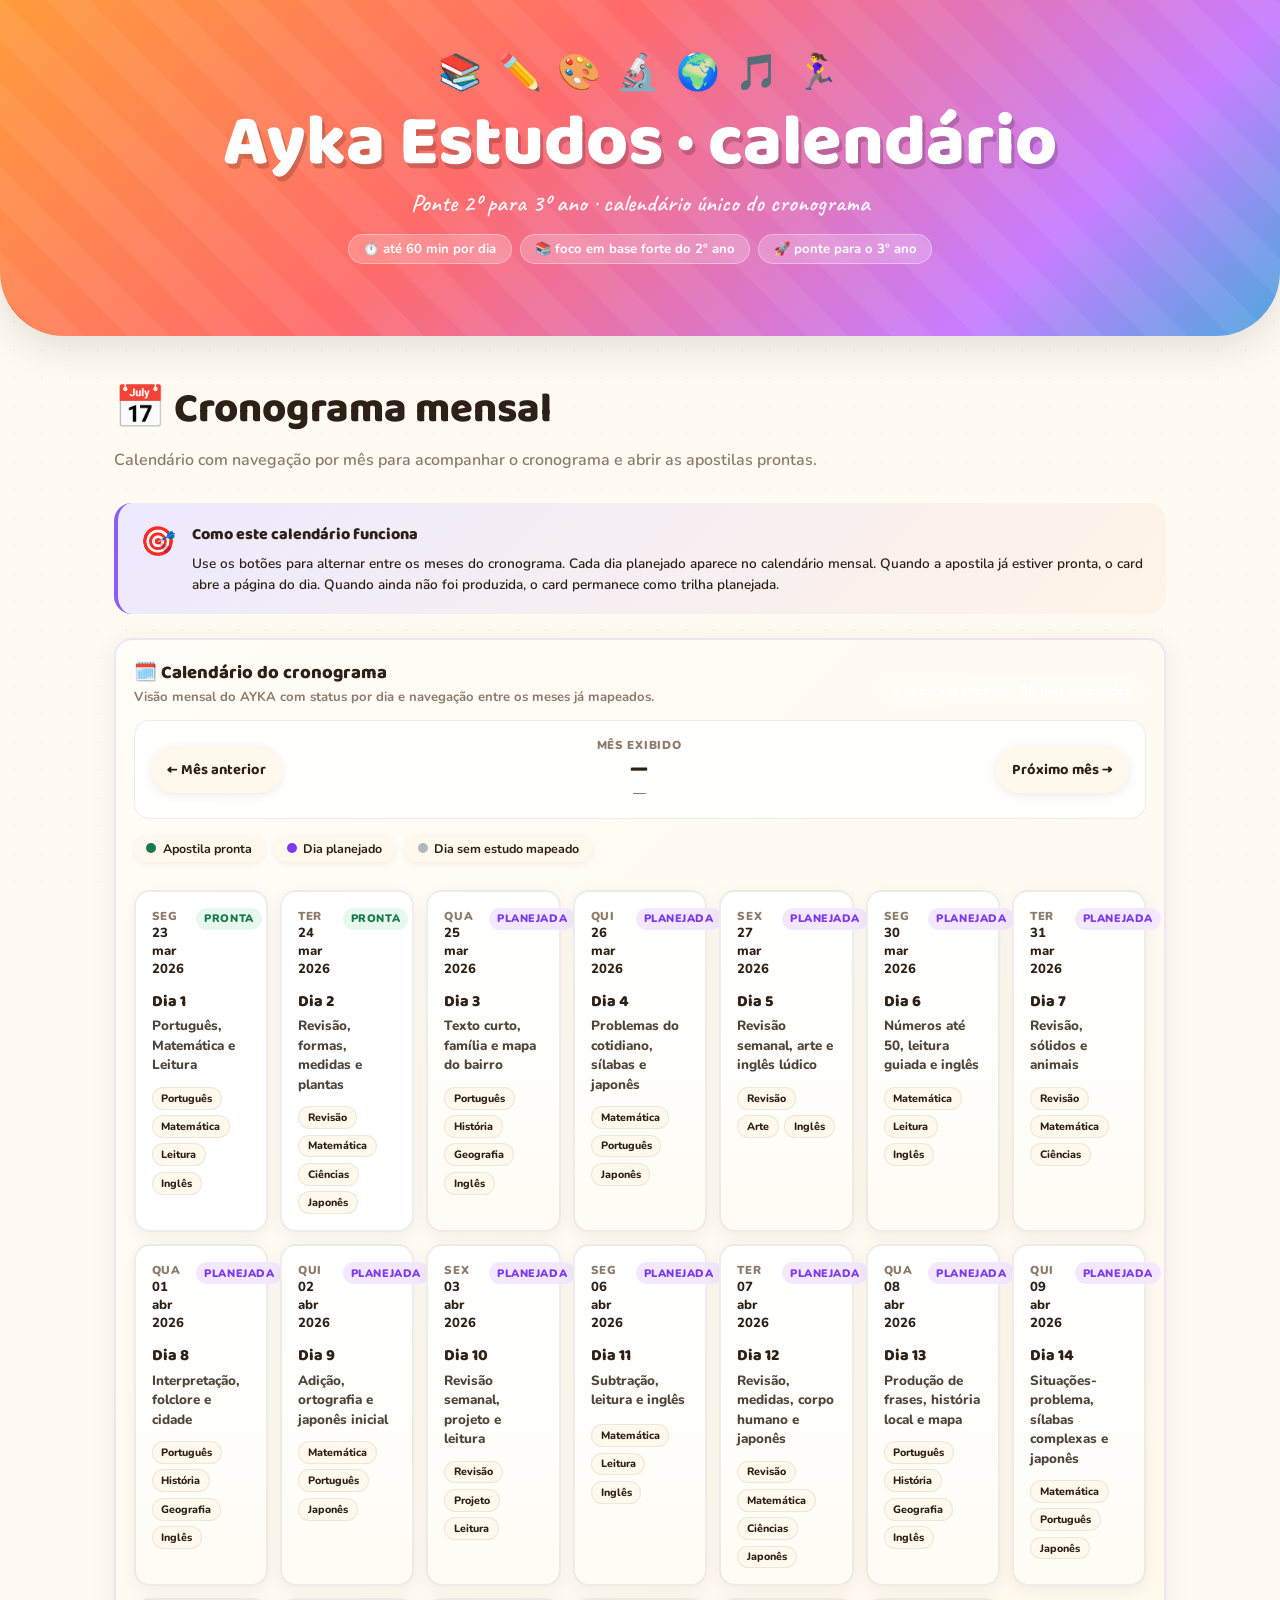
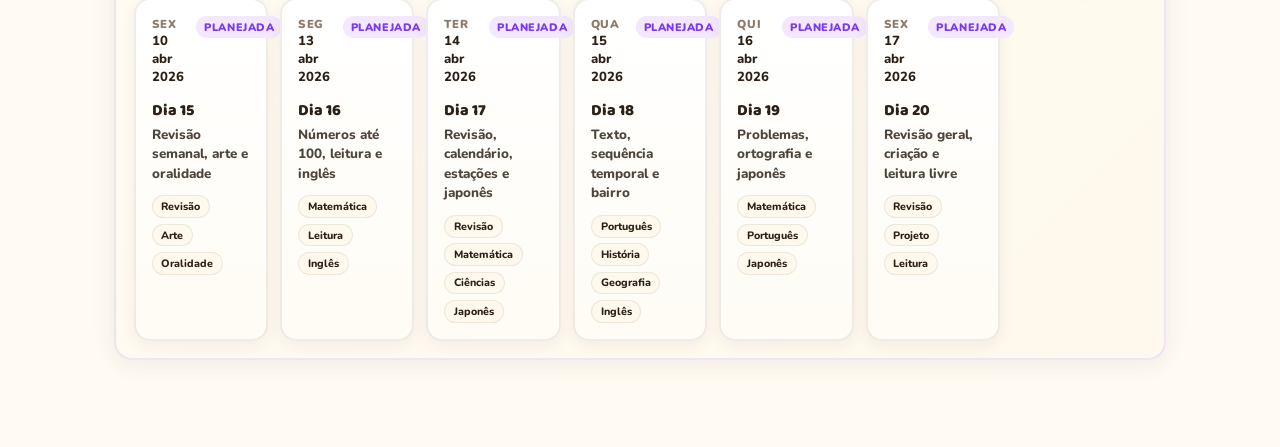
==== commit a7703bc9: "Add files via upload" ====
--- a/index.html
+++ b/index.html
@@ -6,13 +6,222 @@
 <title>📚 Cronograma de Estudos da Ayka</title>
 <link href="https://fonts.googleapis.com/css2?family=Baloo+2:wght@400;500;600;700;800&family=Caveat:wght@400;600;700&family=Nunito:wght@400;600;700;800;900&display=swap" rel="stylesheet">
 <link rel="stylesheet" href="assets/css/style.css">
+<style>
+  .calendar-toolbar{
+    display:flex;
+    align-items:center;
+    justify-content:space-between;
+    gap:1rem;
+    flex-wrap:wrap;
+    margin:0 0 1rem;
+    padding:1rem;
+    border-radius:16px;
+    background:rgba(255,255,255,.72);
+    border:1px solid rgba(45,32,22,.08);
+  }
+  .calendar-month-meta{
+    flex:1 1 220px;
+    text-align:center;
+  }
+  .calendar-month-kicker{
+    font-size:.72rem;
+    font-weight:900;
+    text-transform:uppercase;
+    letter-spacing:.06em;
+    color:var(--muted);
+    margin-bottom:.2rem;
+  }
+  .calendar-month-title{
+    font-family:'Baloo 2',cursive;
+    font-size:1.45rem;
+    font-weight:800;
+    color:var(--ink);
+    line-height:1.1;
+  }
+  .calendar-month-subtitle{
+    font-size:.82rem;
+    font-weight:700;
+    color:var(--muted);
+    margin-top:.15rem;
+  }
+  .calendar-nav-btn{
+    border:none;
+    border-radius:999px;
+    padding:.7rem 1rem;
+    background:var(--paper);
+    color:var(--ink);
+    font-family:'Baloo 2',cursive;
+    font-size:.92rem;
+    font-weight:700;
+    cursor:pointer;
+    box-shadow:0 2px 10px rgba(0,0,0,.08);
+    transition:transform .2s ease, box-shadow .2s ease, opacity .2s ease;
+  }
+  .calendar-nav-btn:hover:not(:disabled){
+    transform:translateY(-2px);
+    box-shadow:0 6px 16px rgba(0,0,0,.12);
+  }
+  .calendar-nav-btn:disabled{
+    opacity:.45;
+    cursor:not-allowed;
+    box-shadow:none;
+  }
+  .calendar-weekdays{
+    display:grid;
+    grid-template-columns:repeat(7,minmax(0,1fr));
+    gap:.6rem;
+    margin-bottom:.75rem;
+  }
+  .calendar-weekday-head{
+    text-align:center;
+    font-size:.78rem;
+    font-weight:900;
+    text-transform:uppercase;
+    letter-spacing:.05em;
+    color:var(--muted);
+    background:rgba(255,255,255,.6);
+    border-radius:12px;
+    padding:.55rem .25rem;
+  }
+  .calendar-month-grid{
+    display:grid;
+    grid-template-columns:repeat(7,minmax(0,1fr));
+    gap:.75rem;
+  }
+  .calendar-day-card{
+    min-height:165px;
+    border-radius:16px;
+    padding:.85rem;
+    background:#fff;
+    border:2px solid rgba(45,32,22,.08);
+    box-shadow:0 4px 16px rgba(45,32,22,.06);
+    color:inherit;
+    text-decoration:none;
+    display:flex;
+    flex-direction:column;
+    gap:.5rem;
+    transition:transform .22s ease, box-shadow .22s ease, border-color .22s ease;
+  }
+  .calendar-day-card.ready:hover{
+    transform:translateY(-4px);
+    box-shadow:0 10px 24px rgba(45,32,22,.12);
+    border-color:rgba(255,107,107,.28);
+  }
+  .calendar-day-card.planned{
+    background:linear-gradient(180deg,#fff,#fffcf5);
+  }
+  .calendar-day-card.empty{
+    min-height:120px;
+    background:rgba(255,255,255,.46);
+    border:1.5px dashed rgba(45,32,22,.10);
+    box-shadow:none;
+    justify-content:flex-start;
+  }
+  .calendar-day-card.off-range{
+    opacity:.55;
+  }
+  .calendar-day-number{
+    font-family:'Baloo 2',cursive;
+    font-size:1rem;
+    font-weight:800;
+    color:var(--ink);
+    line-height:1;
+  }
+  .calendar-day-number.empty{
+    color:var(--muted);
+    opacity:.75;
+  }
+  .calendar-entry-top{
+    display:flex;
+    justify-content:space-between;
+    align-items:flex-start;
+    gap:.5rem;
+  }
+  .calendar-entry-weekday{
+    font-size:.72rem;
+    font-weight:900;
+    color:var(--muted);
+    text-transform:uppercase;
+    letter-spacing:.06em;
+  }
+  .calendar-entry-badge{
+    font-size:.66rem;
+    font-weight:900;
+    text-transform:uppercase;
+    letter-spacing:.05em;
+    padding:.2rem .48rem;
+    border-radius:999px;
+  }
+  .calendar-entry-badge.ready{
+    background:#E7F9EE;
+    color:#18794E;
+  }
+  .calendar-entry-badge.planned{
+    background:#F3E8FF;
+    color:#7C3AED;
+  }
+  .calendar-entry-day{
+    font-family:'Baloo 2',cursive;
+    font-size:.98rem;
+    font-weight:800;
+    color:var(--ink);
+  }
+  .calendar-entry-title{
+    font-size:.78rem;
+    font-weight:800;
+    line-height:1.4;
+    color:#4F443A;
+    min-height:2.2rem;
+  }
+  .calendar-entry-chips{
+    display:flex;
+    flex-wrap:wrap;
+    gap:.3rem;
+    margin-top:auto;
+  }
+  .calendar-entry-chip{
+    font-size:.64rem;
+    font-weight:800;
+    padding:.16rem .48rem;
+    border-radius:999px;
+    background:var(--paper);
+    border:1px solid rgba(45,32,22,.08);
+  }
+  .calendar-empty-note{
+    font-size:.72rem;
+    font-weight:700;
+    color:var(--muted);
+    line-height:1.35;
+    margin-top:.35rem;
+  }
+  @media(max-width:980px){
+    .calendar-month-grid,.calendar-weekdays{
+      grid-template-columns:repeat(4,minmax(0,1fr));
+    }
+  }
+  @media(max-width:720px){
+    .calendar-month-grid,.calendar-weekdays{
+      grid-template-columns:repeat(2,minmax(0,1fr));
+    }
+    .calendar-day-card,.calendar-day-card.empty{
+      min-height:auto;
+    }
+    .calendar-toolbar{
+      justify-content:center;
+    }
+    .calendar-month-meta{
+      order:-1;
+      width:100%;
+    }
+  }
+</style>
 </head>
 <body>
 
 <header class="hero">
   <div class="hero-emoji-row">📚 ✏️ 🎨 🔬 🌍 🎵 🏃‍♀️</div>
   <h1 id="calendarTitle">Cronograma da Ayka</h1>
-  <p class="hero-sub" id="calendarSubtitle">2º ano → entrada forte no 3º ano · calendário único do cronograma</p>
+  <p class="hero-sub" id="calendarSubtitle">2º ano → entrada forte no 3º ano · calendário mensal do cronograma</p>
   <div class="hero-pills">
     <span class="hero-pill">⏱️ até 60 min por dia</span>
     <span class="hero-pill">📚 foco em base forte do 2º ano</span>
@@ -21,14 +230,14 @@
 </header>
 
 <section class="section active" id="sec-calendario">
-  <h2 class="section-title">📅 Calendário das apostilas</h2>
-  <p class="section-sub">Home simplificada para funcionar como calendário puro do projeto AYKA.</p>
+  <h2 class="section-title">📅 Cronograma mensal</h2>
+  <p class="section-sub">Calendário com navegação por mês para acompanhar o cronograma e abrir as apostilas prontas.</p>
 
   <div class="info-box mission-box">
     <span class="info-box-icon">🎯</span>
     <div>
       <div class="info-box-title">Como este calendário funciona</div>
-      <div class="info-box-text">Cada card representa um dia do cronograma. Quando a apostila já está pronta, o card abre a página do dia. Quando ainda não foi produzida, o card permanece como trilha planejada, mantendo a visão do cronograma sem poluir a home.</div>
+      <div class="info-box-text">Use os botões para alternar entre os meses do cronograma. Cada dia planejado aparece no calendário mensal. Quando a apostila já estiver pronta, o card abre a página do dia. Quando ainda não foi produzida, o card permanece como trilha planejada.</div>
     </div>
   </div>
 
@@ -36,15 +245,29 @@
     <div class="calendar-head">
       <div>
         <h3>🗓️ Calendário do cronograma</h3>
-        <p>Fonte única de verdade do projeto: dias, status, arquivos e progressão do cronograma.</p>
+        <p>Visão mensal do AYKA com status por dia e navegação entre os meses já mapeados.</p>
       </div>
       <div class="hero-pill" id="calendarSummary">0 apostilas prontas · 0 dias mapeados</div>
     </div>
+
+    <div class="calendar-toolbar">
+      <button class="calendar-nav-btn" id="prevMonthBtn" type="button">← Mês anterior</button>
+      <div class="calendar-month-meta">
+        <div class="calendar-month-kicker">Mês exibido</div>
+        <div class="calendar-month-title" id="currentMonthLabel">—</div>
+        <div class="calendar-month-subtitle" id="currentMonthSubtitle">—</div>
+      </div>
+      <button class="calendar-nav-btn" id="nextMonthBtn" type="button">Próximo mês →</button>
+    </div>
+
     <div class="legend" style="margin-bottom:1rem">
       <div class="legend-item"><div class="legend-dot" style="background:#18794E"></div>Apostila pronta</div>
       <div class="legend-item"><div class="legend-dot" style="background:#7C3AED"></div>Dia planejado</div>
-    </div>
-    <div class="calendar-grid" id="calendarGrid"></div>
+      <div class="legend-item"><div class="legend-dot" style="background:#B0B7C3"></div>Dia sem estudo mapeado</div>
+    </div>
+
+    <div class="calendar-weekdays" id="calendarWeekdays"></div>
+    <div class="calendar-month-grid" id="calendarGrid"></div>
   </div>
 </section>
 
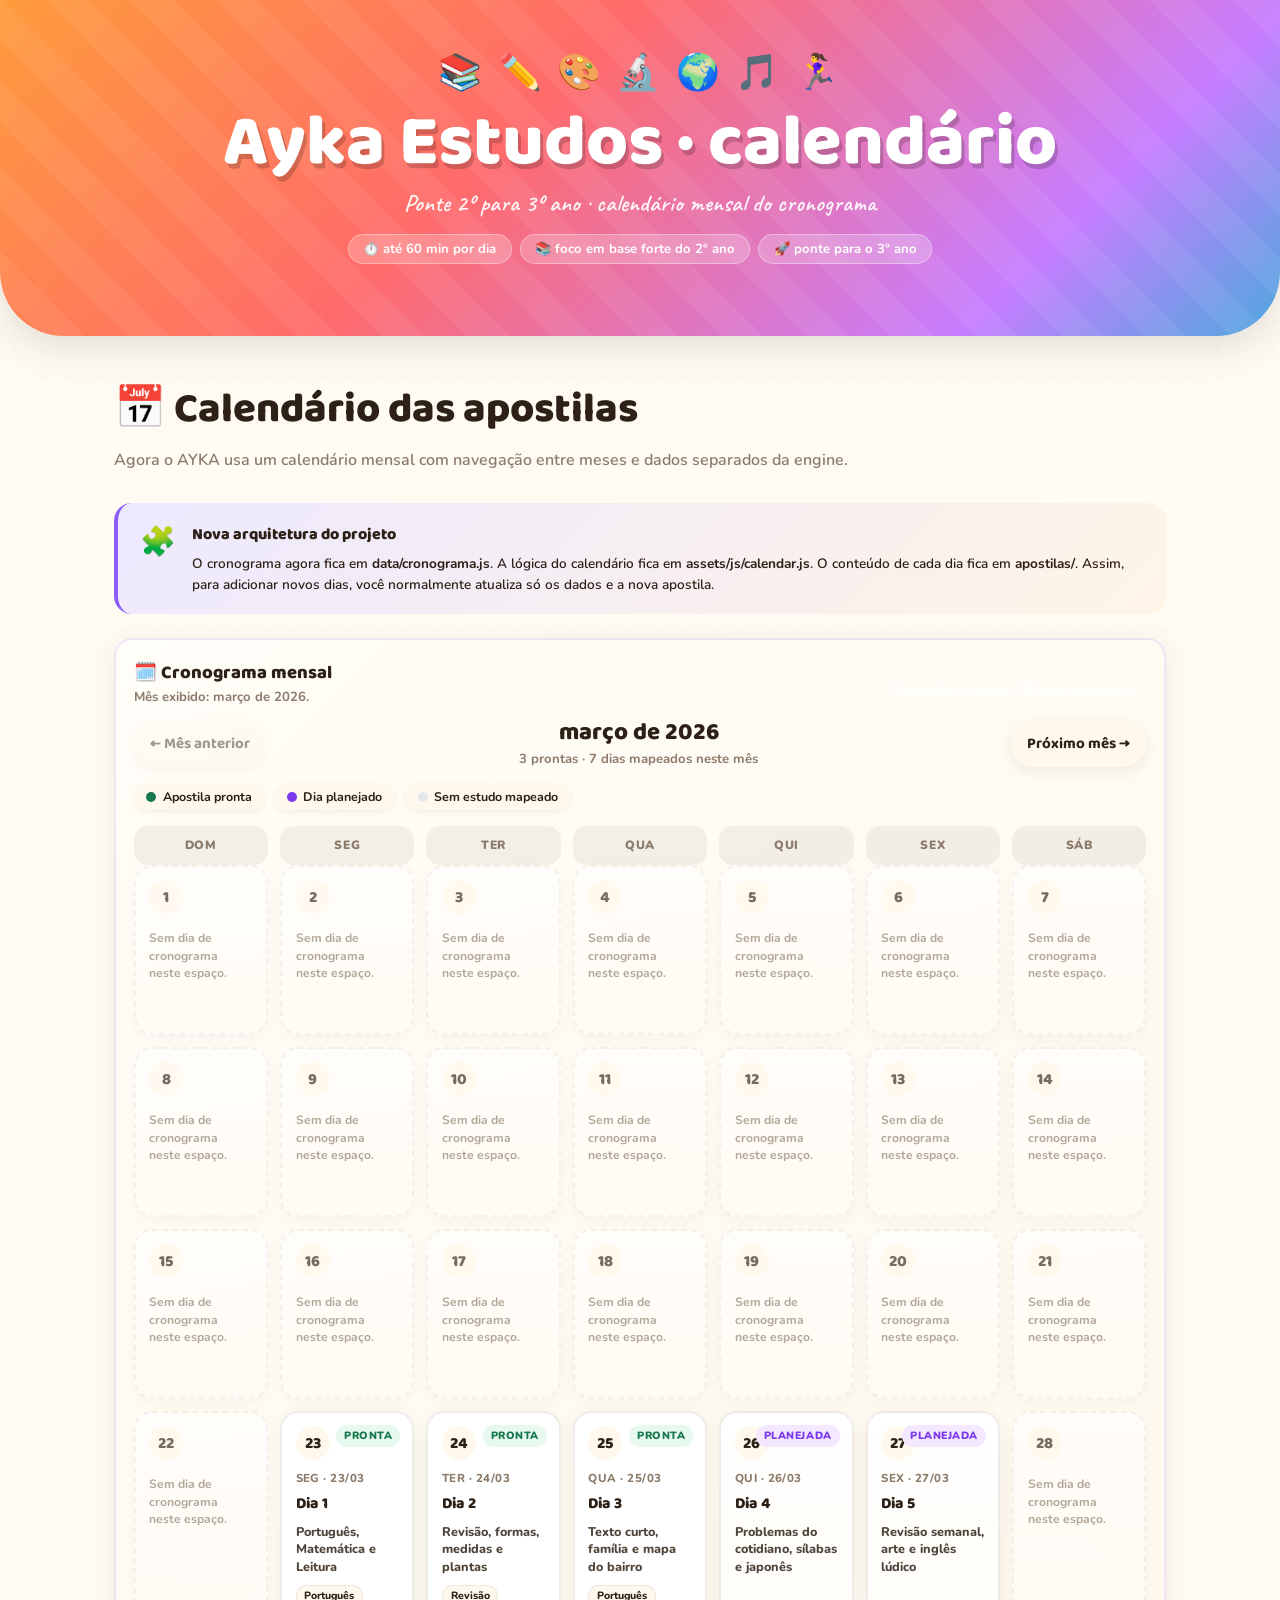
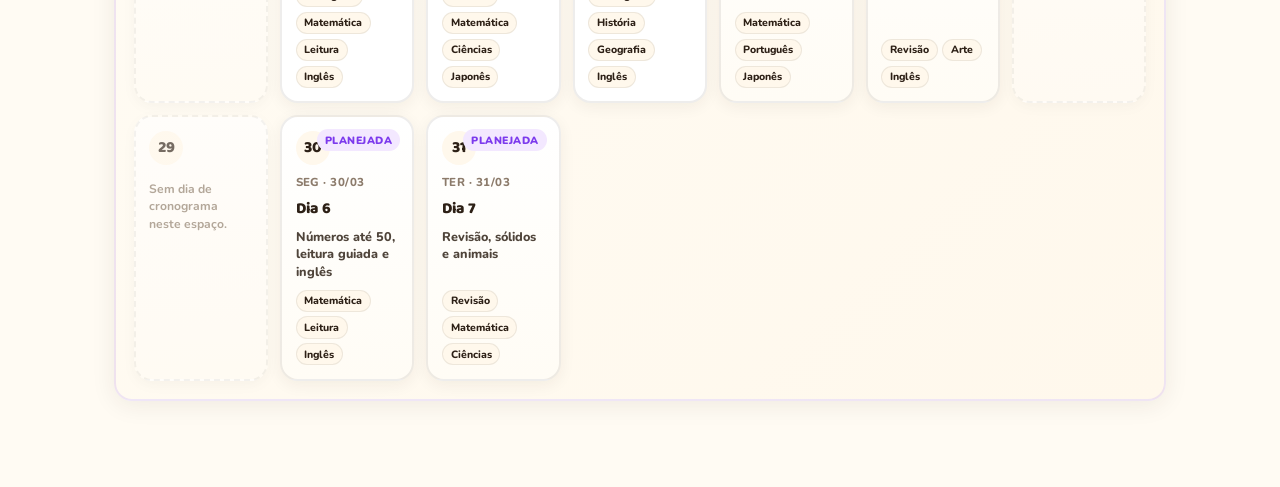
==== commit b07676dd: "Add files via upload" ====
--- a/index.html
+++ b/index.html
@@ -6,215 +6,7 @@
 <title>📚 Cronograma de Estudos da Ayka</title>
 <link href="https://fonts.googleapis.com/css2?family=Baloo+2:wght@400;500;600;700;800&family=Caveat:wght@400;600;700&family=Nunito:wght@400;600;700;800;900&display=swap" rel="stylesheet">
 <link rel="stylesheet" href="assets/css/style.css">
-<style>
-  .calendar-toolbar{
-    display:flex;
-    align-items:center;
-    justify-content:space-between;
-    gap:1rem;
-    flex-wrap:wrap;
-    margin:0 0 1rem;
-    padding:1rem;
-    border-radius:16px;
-    background:rgba(255,255,255,.72);
-    border:1px solid rgba(45,32,22,.08);
-  }
-  .calendar-month-meta{
-    flex:1 1 220px;
-    text-align:center;
-  }
-  .calendar-month-kicker{
-    font-size:.72rem;
-    font-weight:900;
-    text-transform:uppercase;
-    letter-spacing:.06em;
-    color:var(--muted);
-    margin-bottom:.2rem;
-  }
-  .calendar-month-title{
-    font-family:'Baloo 2',cursive;
-    font-size:1.45rem;
-    font-weight:800;
-    color:var(--ink);
-    line-height:1.1;
-  }
-  .calendar-month-subtitle{
-    font-size:.82rem;
-    font-weight:700;
-    color:var(--muted);
-    margin-top:.15rem;
-  }
-  .calendar-nav-btn{
-    border:none;
-    border-radius:999px;
-    padding:.7rem 1rem;
-    background:var(--paper);
-    color:var(--ink);
-    font-family:'Baloo 2',cursive;
-    font-size:.92rem;
-    font-weight:700;
-    cursor:pointer;
-    box-shadow:0 2px 10px rgba(0,0,0,.08);
-    transition:transform .2s ease, box-shadow .2s ease, opacity .2s ease;
-  }
-  .calendar-nav-btn:hover:not(:disabled){
-    transform:translateY(-2px);
-    box-shadow:0 6px 16px rgba(0,0,0,.12);
-  }
-  .calendar-nav-btn:disabled{
-    opacity:.45;
-    cursor:not-allowed;
-    box-shadow:none;
-  }
-  .calendar-weekdays{
-    display:grid;
-    grid-template-columns:repeat(7,minmax(0,1fr));
-    gap:.6rem;
-    margin-bottom:.75rem;
-  }
-  .calendar-weekday-head{
-    text-align:center;
-    font-size:.78rem;
-    font-weight:900;
-    text-transform:uppercase;
-    letter-spacing:.05em;
-    color:var(--muted);
-    background:rgba(255,255,255,.6);
-    border-radius:12px;
-    padding:.55rem .25rem;
-  }
-  .calendar-month-grid{
-    display:grid;
-    grid-template-columns:repeat(7,minmax(0,1fr));
-    gap:.75rem;
-  }
-  .calendar-day-card{
-    min-height:165px;
-    border-radius:16px;
-    padding:.85rem;
-    background:#fff;
-    border:2px solid rgba(45,32,22,.08);
-    box-shadow:0 4px 16px rgba(45,32,22,.06);
-    color:inherit;
-    text-decoration:none;
-    display:flex;
-    flex-direction:column;
-    gap:.5rem;
-    transition:transform .22s ease, box-shadow .22s ease, border-color .22s ease;
-  }
-  .calendar-day-card.ready:hover{
-    transform:translateY(-4px);
-    box-shadow:0 10px 24px rgba(45,32,22,.12);
-    border-color:rgba(255,107,107,.28);
-  }
-  .calendar-day-card.planned{
-    background:linear-gradient(180deg,#fff,#fffcf5);
-  }
-  .calendar-day-card.empty{
-    min-height:120px;
-    background:rgba(255,255,255,.46);
-    border:1.5px dashed rgba(45,32,22,.10);
-    box-shadow:none;
-    justify-content:flex-start;
-  }
-  .calendar-day-card.off-range{
-    opacity:.55;
-  }
-  .calendar-day-number{
-    font-family:'Baloo 2',cursive;
-    font-size:1rem;
-    font-weight:800;
-    color:var(--ink);
-    line-height:1;
-  }
-  .calendar-day-number.empty{
-    color:var(--muted);
-    opacity:.75;
-  }
-  .calendar-entry-top{
-    display:flex;
-    justify-content:space-between;
-    align-items:flex-start;
-    gap:.5rem;
-  }
-  .calendar-entry-weekday{
-    font-size:.72rem;
-    font-weight:900;
-    color:var(--muted);
-    text-transform:uppercase;
-    letter-spacing:.06em;
-  }
-  .calendar-entry-badge{
-    font-size:.66rem;
-    font-weight:900;
-    text-transform:uppercase;
-    letter-spacing:.05em;
-    padding:.2rem .48rem;
-    border-radius:999px;
-  }
-  .calendar-entry-badge.ready{
-    background:#E7F9EE;
-    color:#18794E;
-  }
-  .calendar-entry-badge.planned{
-    background:#F3E8FF;
-    color:#7C3AED;
-  }
-  .calendar-entry-day{
-    font-family:'Baloo 2',cursive;
-    font-size:.98rem;
-    font-weight:800;
-    color:var(--ink);
-  }
-  .calendar-entry-title{
-    font-size:.78rem;
-    font-weight:800;
-    line-height:1.4;
-    color:#4F443A;
-    min-height:2.2rem;
-  }
-  .calendar-entry-chips{
-    display:flex;
-    flex-wrap:wrap;
-    gap:.3rem;
-    margin-top:auto;
-  }
-  .calendar-entry-chip{
-    font-size:.64rem;
-    font-weight:800;
-    padding:.16rem .48rem;
-    border-radius:999px;
-    background:var(--paper);
-    border:1px solid rgba(45,32,22,.08);
-  }
-  .calendar-empty-note{
-    font-size:.72rem;
-    font-weight:700;
-    color:var(--muted);
-    line-height:1.35;
-    margin-top:.35rem;
-  }
-  @media(max-width:980px){
-    .calendar-month-grid,.calendar-weekdays{
-      grid-template-columns:repeat(4,minmax(0,1fr));
-    }
-  }
-  @media(max-width:720px){
-    .calendar-month-grid,.calendar-weekdays{
-      grid-template-columns:repeat(2,minmax(0,1fr));
-    }
-    .calendar-day-card,.calendar-day-card.empty{
-      min-height:auto;
-    }
-    .calendar-toolbar{
-      justify-content:center;
-    }
-    .calendar-month-meta{
-      order:-1;
-      width:100%;
-    }
-  }
-</style>
+<link rel="stylesheet" href="assets/css/calendar-extra.css">
 </head>
 <body>
 
@@ -230,48 +22,47 @@
 </header>
 
 <section class="section active" id="sec-calendario">
-  <h2 class="section-title">📅 Cronograma mensal</h2>
-  <p class="section-sub">Calendário com navegação por mês para acompanhar o cronograma e abrir as apostilas prontas.</p>
+  <h2 class="section-title">📅 Calendário das apostilas</h2>
+  <p class="section-sub">Agora o AYKA usa um calendário mensal com navegação entre meses e dados separados da engine.</p>
 
   <div class="info-box mission-box">
-    <span class="info-box-icon">🎯</span>
+    <span class="info-box-icon">🧩</span>
     <div>
-      <div class="info-box-title">Como este calendário funciona</div>
-      <div class="info-box-text">Use os botões para alternar entre os meses do cronograma. Cada dia planejado aparece no calendário mensal. Quando a apostila já estiver pronta, o card abre a página do dia. Quando ainda não foi produzida, o card permanece como trilha planejada.</div>
+      <div class="info-box-title">Nova arquitetura do projeto</div>
+      <div class="info-box-text">O cronograma agora fica em <strong>data/cronograma.js</strong>. A lógica do calendário fica em <strong>assets/js/calendar.js</strong>. O conteúdo de cada dia fica em <strong>apostilas/</strong>. Assim, para adicionar novos dias, você normalmente atualiza só os dados e a nova apostila.</div>
     </div>
   </div>
 
   <div class="calendar-wrap">
     <div class="calendar-head">
       <div>
-        <h3>🗓️ Calendário do cronograma</h3>
-        <p>Visão mensal do AYKA com status por dia e navegação entre os meses já mapeados.</p>
+        <h3>🗓️ Cronograma mensal</h3>
+        <p id="calendarMonthSummary">Carregando mês...</p>
       </div>
       <div class="hero-pill" id="calendarSummary">0 apostilas prontas · 0 dias mapeados</div>
     </div>
 
     <div class="calendar-toolbar">
-      <button class="calendar-nav-btn" id="prevMonthBtn" type="button">← Mês anterior</button>
-      <div class="calendar-month-meta">
-        <div class="calendar-month-kicker">Mês exibido</div>
-        <div class="calendar-month-title" id="currentMonthLabel">—</div>
-        <div class="calendar-month-subtitle" id="currentMonthSubtitle">—</div>
+      <button class="month-nav-btn" id="prevMonthBtn" type="button">← Mês anterior</button>
+      <div class="month-label-wrap">
+        <div class="month-label" id="monthLabel">Mês</div>
+        <div class="month-subtitle" id="monthSubtitle">Resumo do mês</div>
       </div>
-      <button class="calendar-nav-btn" id="nextMonthBtn" type="button">Próximo mês →</button>
+      <button class="month-nav-btn" id="nextMonthBtn" type="button">Próximo mês →</button>
     </div>
 
-    <div class="legend" style="margin-bottom:1rem">
+    <div class="legend monthly-legend">
       <div class="legend-item"><div class="legend-dot" style="background:#18794E"></div>Apostila pronta</div>
       <div class="legend-item"><div class="legend-dot" style="background:#7C3AED"></div>Dia planejado</div>
-      <div class="legend-item"><div class="legend-dot" style="background:#B0B7C3"></div>Dia sem estudo mapeado</div>
+      <div class="legend-item"><div class="legend-dot" style="background:#E5E7EB"></div>Sem estudo mapeado</div>
     </div>
 
-    <div class="calendar-weekdays" id="calendarWeekdays"></div>
-    <div class="calendar-month-grid" id="calendarGrid"></div>
+    <div class="month-weekdays" id="monthWeekdays"></div>
+    <div class="month-grid" id="monthGrid"></div>
   </div>
 </section>
 
-<script src="assets/js/config.js"></script>
-<script src="assets/js/app.js"></script>
+<script src="data/cronograma.js"></script>
+<script src="assets/js/calendar.js"></script>
 </body>
-</html>
+</html>
--- a/assets/css/calendar-extra.css
+++ b/assets/css/calendar-extra.css
@@ -0,0 +1,27 @@
+.calendar-toolbar{display:grid;grid-template-columns:auto 1fr auto;gap:1rem;align-items:center;margin-bottom:1rem}
+.month-nav-btn{border:none;border-radius:999px;padding:.7rem 1rem;background:var(--paper);color:var(--ink);font-family:'Baloo 2',cursive;font-size:.95rem;font-weight:700;cursor:pointer;box-shadow:0 4px 14px rgba(45,32,22,.08);transition:transform .2s ease, box-shadow .2s ease, background .2s ease}
+.month-nav-btn:hover:not(:disabled){transform:translateY(-2px);box-shadow:0 8px 20px rgba(45,32,22,.14);background:#fff}
+.month-nav-btn:disabled{opacity:.45;cursor:not-allowed}
+.month-label-wrap{text-align:center}
+.month-label{font-family:'Baloo 2',cursive;font-size:1.5rem;font-weight:800;color:var(--ink);line-height:1.1}
+.month-subtitle{font-size:.82rem;font-weight:700;color:var(--muted);margin-top:.2rem}
+.monthly-legend{margin-bottom:1rem}
+.month-weekdays,.month-grid{display:grid;grid-template-columns:repeat(7,minmax(0,1fr));gap:.75rem}
+.month-weekday{background:rgba(45,32,22,.06);border-radius:14px;padding:.7rem;text-align:center;font-size:.75rem;font-weight:900;color:var(--muted);text-transform:uppercase;letter-spacing:.06em}
+.month-cell{min-height:170px;border-radius:18px;background:#fff;border:2px solid rgba(45,32,22,.08);box-shadow:0 4px 16px rgba(45,32,22,.06);padding:.85rem;display:flex;flex-direction:column;gap:.6rem;position:relative}
+.month-cell.empty{background:linear-gradient(180deg,#fff,#fffcf5);opacity:.65;border-style:dashed}
+.month-cell.planned{background:linear-gradient(180deg,#fff,#fffcf5)}
+.month-cell.ready{transition:transform .22s ease, box-shadow .22s ease, border-color .22s ease;cursor:pointer;text-decoration:none;color:inherit}
+.month-cell.ready:hover{transform:translateY(-4px);box-shadow:0 10px 24px rgba(45,32,22,.12);border-color:rgba(255,107,107,.28)}
+.month-day-number{width:34px;height:34px;border-radius:999px;display:flex;align-items:center;justify-content:center;background:var(--paper);font-family:'Baloo 2',cursive;font-size:1rem;font-weight:800;color:var(--ink)}
+.month-status{position:absolute;right:.75rem;top:.75rem;font-size:.66rem;font-weight:900;text-transform:uppercase;letter-spacing:.05em;padding:.22rem .5rem;border-radius:999px}
+.month-status.ready{background:#E7F9EE;color:#18794E}
+.month-status.planned{background:#F3E8FF;color:#7C3AED}
+.month-card-day{font-family:'Baloo 2',cursive;font-size:.98rem;font-weight:800;color:var(--ink);line-height:1.15}
+.month-card-title{font-size:.79rem;font-weight:800;color:#4F443A;line-height:1.38}
+.month-card-date{font-size:.72rem;font-weight:800;color:var(--muted);text-transform:uppercase;letter-spacing:.04em}
+.month-card-chips{display:flex;flex-wrap:wrap;gap:.3rem;margin-top:auto}
+.month-card-chip{font-size:.66rem;font-weight:800;padding:.16rem .48rem;border-radius:999px;background:var(--paper);border:1px solid rgba(45,32,22,.08)}
+.month-empty-text{font-size:.76rem;font-weight:700;color:var(--muted);line-height:1.45;margin-top:.4rem}
+@media(max-width:900px){.calendar-toolbar{grid-template-columns:1fr;justify-items:center}.month-nav-btn{width:100%;max-width:320px}.month-weekdays,.month-grid{grid-template-columns:repeat(2,minmax(0,1fr))}}
+@media(max-width:560px){.month-weekdays,.month-grid{grid-template-columns:1fr}.month-cell{min-height:auto}}
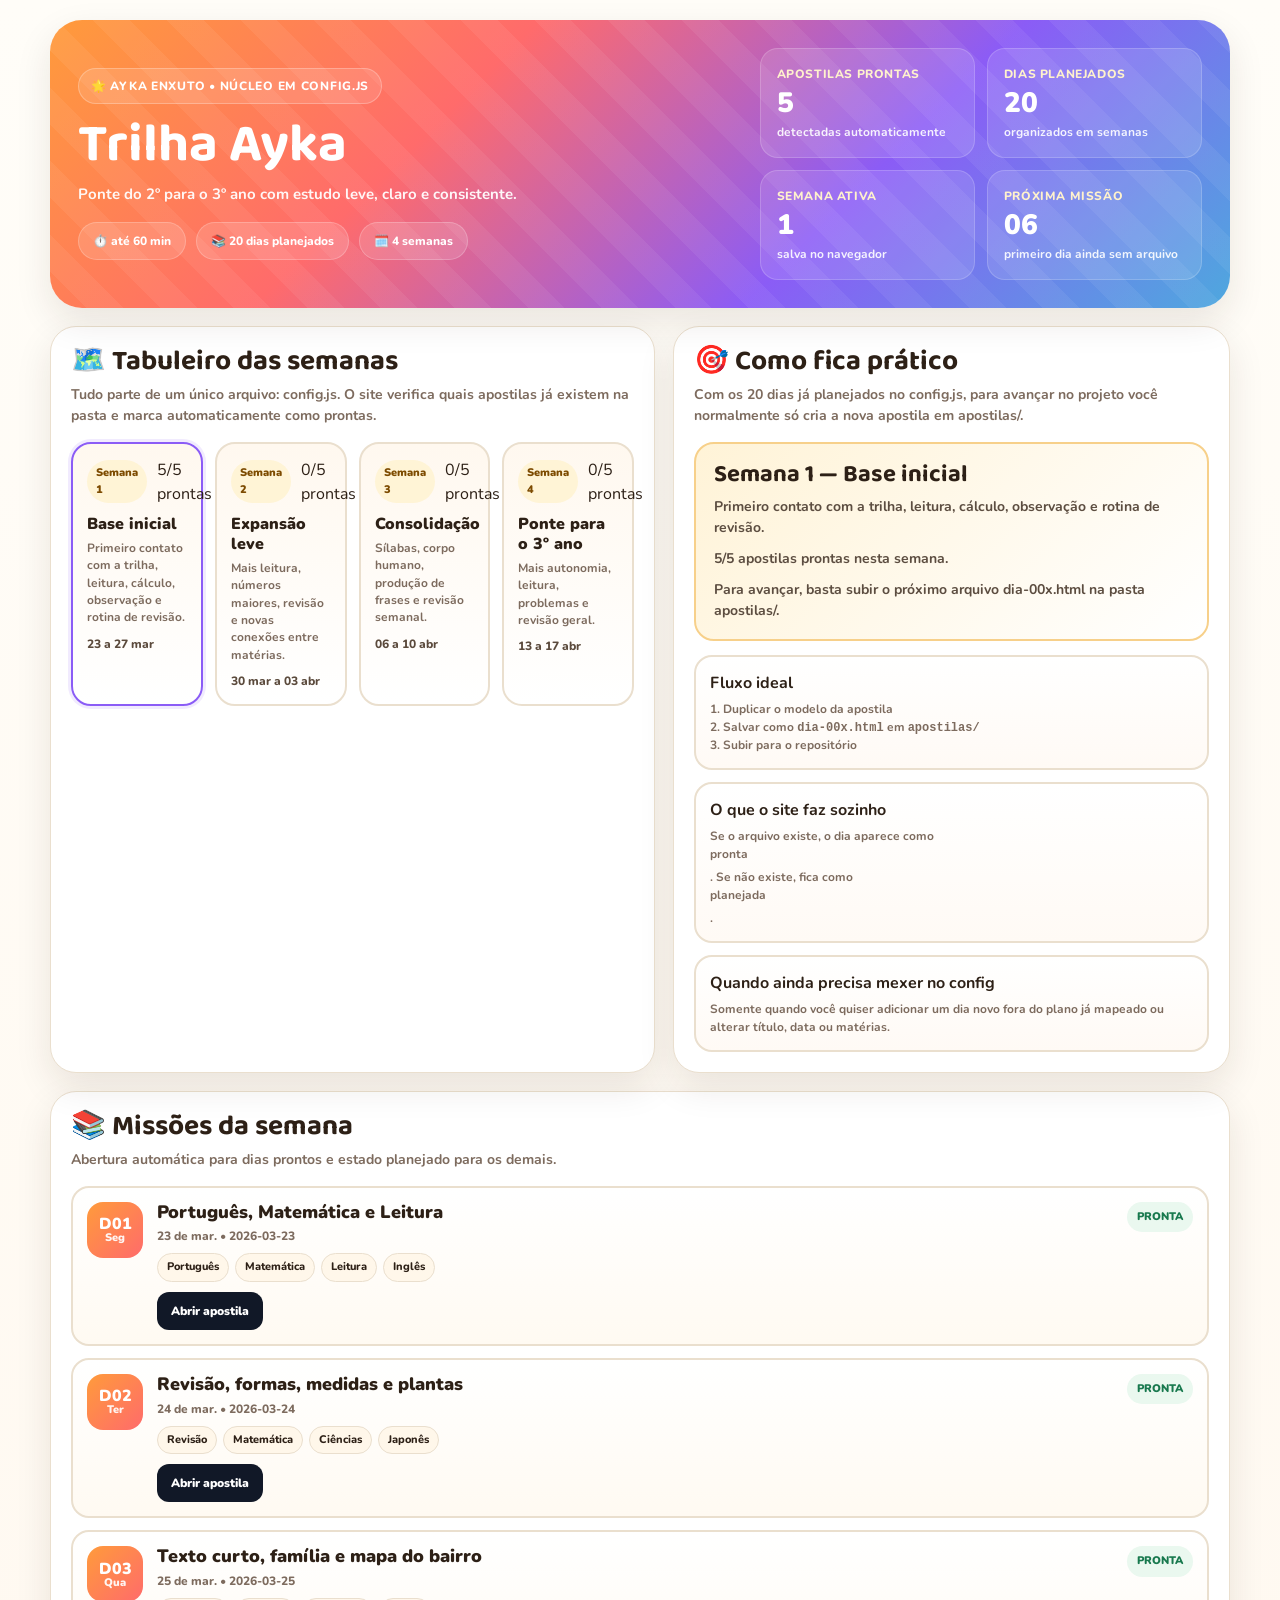
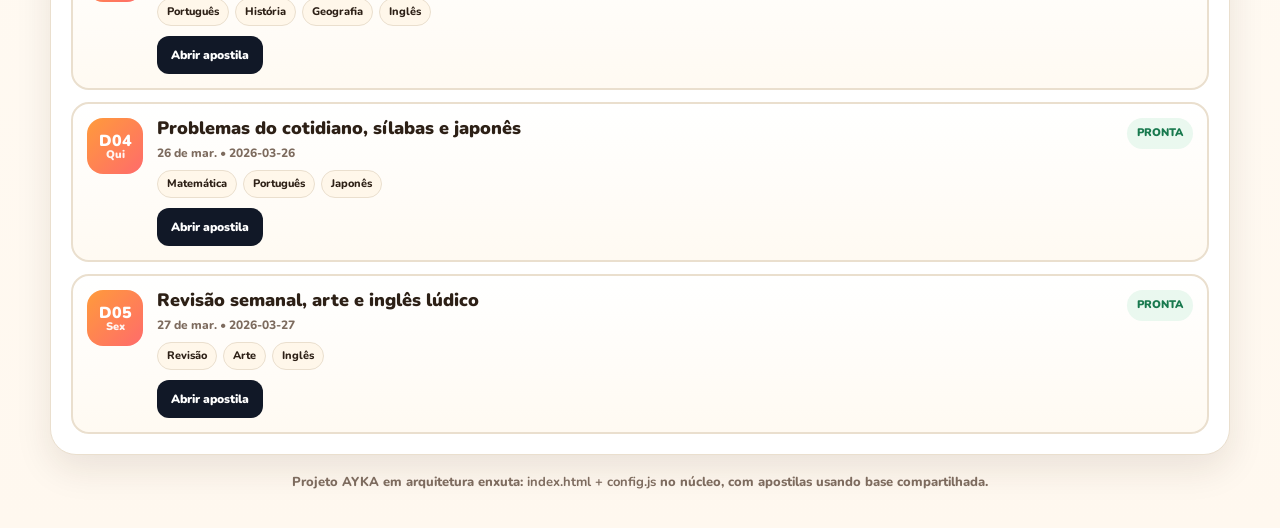
==== commit 2c1b928d: "Add files via upload" ====
--- a/index.html
+++ b/index.html
@@ -1,68 +1,48 @@
 <!DOCTYPE html>
 <html lang="pt-BR">
 <head>
-<meta charset="UTF-8">
-<meta name="viewport" content="width=device-width, initial-scale=1.0">
-<title>📚 Cronograma de Estudos da Ayka</title>
-<link href="https://fonts.googleapis.com/css2?family=Baloo+2:wght@400;500;600;700;800&family=Caveat:wght@400;600;700&family=Nunito:wght@400;600;700;800;900&display=swap" rel="stylesheet">
-<link rel="stylesheet" href="assets/css/style.css">
-<link rel="stylesheet" href="assets/css/calendar-extra.css">
+  <meta charset="UTF-8" />
+  <meta name="viewport" content="width=device-width, initial-scale=1.0" />
+  <title>Trilha Ayka</title>
+  <meta name="description" content="Projeto enxuto do AYKA com cronograma centralizado em config.js e apostilas em pasta própria." />
+  <script src="config.js"></script>
+  <style>
+    :root{--bg:#fffaf2;--paper:#fff7ea;--ink:#2d2016;--muted:#7d6b5e;--line:#eadfce;--orange:#ff9b3b;--pink:#ff6b6b;--purple:#8b5cf6;--blue:#4ea8de;--green:#22c55e;--shadow:0 14px 36px rgba(45,32,22,.10);--radius:22px}
+    *{box-sizing:border-box;margin:0;padding:0} body{font-family:Nunito,Arial,sans-serif;background:linear-gradient(180deg,#fffdf8,#fff8ef);color:var(--ink);line-height:1.5}
+    .wrap{width:min(1180px,calc(100% - 24px));margin:0 auto;padding:20px 0 36px}.hero{background:linear-gradient(135deg,#ff9b3b,#ff6b6b,#8b5cf6,#4ea8de);border-radius:32px;padding:28px;box-shadow:var(--shadow);color:#fff;position:relative;overflow:hidden}.hero:before{content:"";position:absolute;inset:0;background:repeating-linear-gradient(45deg,transparent,transparent 26px,rgba(255,255,255,.06) 26px,rgba(255,255,255,.06) 52px)}
+    .hero-grid{position:relative;display:grid;grid-template-columns:1.2fr .8fr;gap:18px;align-items:center}.kicker{display:inline-flex;gap:8px;align-items:center;padding:8px 12px;border:1px solid rgba(255,255,255,.26);border-radius:999px;background:rgba(255,255,255,.12);font-size:12px;font-weight:800;text-transform:uppercase;letter-spacing:.06em}.hero h1{font-family:'Baloo 2',system-ui,sans-serif;font-size:clamp(30px,5vw,54px);line-height:1.02;margin:14px 0 10px}.hero p{max-width:720px;font-size:15px;font-weight:700;color:rgba(255,255,255,.94)}
+    .pill-row{display:flex;flex-wrap:wrap;gap:10px;margin-top:16px}.pill{padding:9px 14px;border-radius:999px;background:rgba(255,255,255,.14);border:1px solid rgba(255,255,255,.22);font-size:12px;font-weight:800}.stats{display:grid;grid-template-columns:repeat(2,1fr);gap:12px}.stat{background:rgba(255,255,255,.12);border:1px solid rgba(255,255,255,.18);border-radius:18px;padding:16px}.stat-label{font-size:12px;font-weight:800;text-transform:uppercase;letter-spacing:.05em;color:#fff2cc}.stat-value{font-size:28px;font-weight:900;line-height:1;margin:6px 0}.stat-sub{font-size:12px;font-weight:700;color:rgba(255,255,255,.9)}
+    .layout{display:grid;grid-template-columns:1fr .92fr;gap:18px;margin-top:18px}.panel{background:#fff;border:1px solid var(--line);border-radius:26px;padding:20px;box-shadow:var(--shadow)}.panel h2{font-family:'Baloo 2',system-ui,sans-serif;font-size:28px;line-height:1.1;margin-bottom:6px}.sub{font-size:14px;color:var(--muted);font-weight:700;margin-bottom:16px}
+    .week-grid{display:grid;grid-template-columns:repeat(4,minmax(0,1fr));gap:12px}.week-card{background:linear-gradient(180deg,#fff8ef,#fff);border:2px solid var(--line);border-radius:20px;padding:14px;cursor:pointer;transition:.2s ease}.week-card:hover{transform:translateY(-2px);box-shadow:0 10px 24px rgba(45,32,22,.10)}.week-card.active{border-color:#8b5cf6;box-shadow:0 0 0 3px rgba(139,92,246,.12)}.week-top{display:flex;justify-content:space-between;gap:10px;align-items:center;margin-bottom:8px}.week-tag{font-size:11px;font-weight:900;color:#7d4b00;background:#fff4d6;border-radius:999px;padding:5px 9px}.week-title{font-weight:900;font-size:16px;line-height:1.25;margin-bottom:6px}.week-desc{font-size:12px;font-weight:700;color:var(--muted);line-height:1.45;min-height:54px}.week-meta{font-size:12px;font-weight:800;color:#5b4a3c;margin-top:8px}
+    .days-list{display:grid;gap:12px}.day-card{display:grid;grid-template-columns:auto 1fr auto;gap:14px;align-items:start;padding:14px;border:2px solid var(--line);border-radius:18px;background:linear-gradient(180deg,#fff,#fffaf2)}.day-num{width:56px;height:56px;border-radius:16px;background:linear-gradient(135deg,#ff9b3b,#ff6b6b);color:#fff;display:flex;flex-direction:column;align-items:center;justify-content:center;font-weight:900;line-height:1}.day-num span:last-child{font-size:11px;opacity:.92}.day-title{font-size:18px;font-weight:900;line-height:1.2;margin-bottom:4px}.day-date{font-size:12px;font-weight:800;color:var(--muted);margin-bottom:8px}.chips{display:flex;flex-wrap:wrap;gap:6px}.chip{font-size:11px;font-weight:800;background:var(--paper);border:1px solid var(--line);border-radius:999px;padding:5px 9px}.status{display:inline-flex;align-items:center;justify-content:center;border-radius:999px;padding:7px 10px;font-size:11px;font-weight:900;text-transform:uppercase}.ready{background:#eaf8ef;color:#18794e}.planned{background:#f2ecff;color:#7c3aed}.open-btn{display:inline-flex;align-items:center;justify-content:center;text-decoration:none;margin-top:10px;background:#111827;color:#fff;padding:10px 14px;border-radius:12px;font-size:12px;font-weight:900}
+    .focus-card{background:linear-gradient(135deg,#fff3d7,#fff);border:2px solid #f7d08a;border-radius:20px;padding:18px}.focus-card h3{font-family:'Baloo 2',system-ui,sans-serif;font-size:24px;line-height:1.1;margin-bottom:8px}.focus-card p{font-size:14px;font-weight:700;color:#5c4d40}.helper{display:grid;gap:12px;margin-top:14px}.helper-box{border:2px solid var(--line);border-radius:18px;padding:14px;background:linear-gradient(180deg,#fff,#fffaf5)}.helper-box strong{display:block;margin-bottom:6px}.helper-box small{display:block;color:var(--muted);font-size:12px;font-weight:700;line-height:1.45}.footer{margin-top:18px;text-align:center;color:var(--muted);font-size:13px;font-weight:800}
+    @media(max-width:980px){.hero-grid,.layout{grid-template-columns:1fr}.week-grid{grid-template-columns:repeat(2,minmax(0,1fr))}} @media(max-width:640px){.wrap{width:min(100% - 16px,1180px)}.hero,.panel{padding:16px;border-radius:22px}.stats,.week-grid{grid-template-columns:1fr}.day-card{grid-template-columns:1fr}.day-num{width:64px}}
+  </style>
+  <link rel="preconnect" href="https://fonts.googleapis.com"><link rel="preconnect" href="https://fonts.gstatic.com" crossorigin>
+  <link href="https://fonts.googleapis.com/css2?family=Baloo+2:wght@600;700;800&family=Nunito:wght@400;700;800;900&display=swap" rel="stylesheet">
 </head>
 <body>
-
-<header class="hero">
-  <div class="hero-emoji-row">📚 ✏️ 🎨 🔬 🌍 🎵 🏃‍♀️</div>
-  <h1 id="calendarTitle">Cronograma da Ayka</h1>
-  <p class="hero-sub" id="calendarSubtitle">2º ano → entrada forte no 3º ano · calendário mensal do cronograma</p>
-  <div class="hero-pills">
-    <span class="hero-pill">⏱️ até 60 min por dia</span>
-    <span class="hero-pill">📚 foco em base forte do 2º ano</span>
-    <span class="hero-pill">🚀 ponte para o 3º ano</span>
+  <div class="wrap">
+    <section class="hero"><div class="hero-grid"><div><div class="kicker">🌟 AYKA enxuto • núcleo em config.js</div><h1 id="heroTitle">Trilha Ayka</h1><p id="heroSubtitle">Carregando cronograma...</p><div class="pill-row"><span class="pill" id="pillDuration">⏱️</span><span class="pill" id="pillDays">📚</span><span class="pill" id="pillWeeks">🗓️</span></div></div><div class="stats"><div class="stat"><div class="stat-label">Apostilas prontas</div><div class="stat-value" id="statReady">0</div><div class="stat-sub">detectadas automaticamente</div></div><div class="stat"><div class="stat-label">Dias planejados</div><div class="stat-value" id="statTotal">0</div><div class="stat-sub">organizados em semanas</div></div><div class="stat"><div class="stat-label">Semana ativa</div><div class="stat-value" id="statWeek">1</div><div class="stat-sub">salva no navegador</div></div><div class="stat"><div class="stat-label">Próxima missão</div><div class="stat-value" id="statNext">--</div><div class="stat-sub">primeiro dia ainda sem arquivo</div></div></div></div></section>
+    <div class="layout"><section class="panel"><h2>🗺️ Tabuleiro das semanas</h2><p class="sub">Tudo parte de um único arquivo: <strong>config.js</strong>. O site verifica quais apostilas já existem na pasta e marca automaticamente como prontas.</p><div class="week-grid" id="weekGrid"></div></section><aside class="panel"><h2>🎯 Como fica prático</h2><p class="sub">Com os 20 dias já planejados no <strong>config.js</strong>, para avançar no projeto você normalmente só cria a nova apostila em <strong>apostilas/</strong>.</p><div class="focus-card" id="focusCard"><h3>Carregando semana...</h3><p>Selecione uma semana no tabuleiro para ver os dias dela.</p></div><div class="helper"><div class="helper-box"><strong>Fluxo ideal</strong><small>1. Duplicar o modelo da apostila<br>2. Salvar como <code>dia-00x.html</code> em <code>apostilas/</code><br>3. Subir para o repositório</small></div><div class="helper-box"><strong>O que o site faz sozinho</strong><small>Se o arquivo existe, o dia aparece como <strong>pronta</strong>. Se não existe, fica como <strong>planejada</strong>.</small></div><div class="helper-box"><strong>Quando ainda precisa mexer no config</strong><small>Somente quando você quiser adicionar um dia novo fora do plano já mapeado ou alterar título, data ou matérias.</small></div></div></aside></div>
+    <section class="panel" style="margin-top:18px"><h2>📚 Missões da semana</h2><p class="sub">Abertura automática para dias prontos e estado planejado para os demais.</p><div class="days-list" id="daysList"></div></section>
+    <div class="footer">Projeto AYKA em arquitetura enxuta: <strong>index.html + config.js</strong> no núcleo, com apostilas usando base compartilhada.</div>
   </div>
-</header>
-
-<section class="section active" id="sec-calendario">
-  <h2 class="section-title">📅 Calendário das apostilas</h2>
-  <p class="section-sub">Agora o AYKA usa um calendário mensal com navegação entre meses e dados separados da engine.</p>
-
-  <div class="info-box mission-box">
-    <span class="info-box-icon">🧩</span>
-    <div>
-      <div class="info-box-title">Nova arquitetura do projeto</div>
-      <div class="info-box-text">O cronograma agora fica em <strong>data/cronograma.js</strong>. A lógica do calendário fica em <strong>assets/js/calendar.js</strong>. O conteúdo de cada dia fica em <strong>apostilas/</strong>. Assim, para adicionar novos dias, você normalmente atualiza só os dados e a nova apostila.</div>
-    </div>
-  </div>
-
-  <div class="calendar-wrap">
-    <div class="calendar-head">
-      <div>
-        <h3>🗓️ Cronograma mensal</h3>
-        <p id="calendarMonthSummary">Carregando mês...</p>
-      </div>
-      <div class="hero-pill" id="calendarSummary">0 apostilas prontas · 0 dias mapeados</div>
-    </div>
-
-    <div class="calendar-toolbar">
-      <button class="month-nav-btn" id="prevMonthBtn" type="button">← Mês anterior</button>
-      <div class="month-label-wrap">
-        <div class="month-label" id="monthLabel">Mês</div>
-        <div class="month-subtitle" id="monthSubtitle">Resumo do mês</div>
-      </div>
-      <button class="month-nav-btn" id="nextMonthBtn" type="button">Próximo mês →</button>
-    </div>
-
-    <div class="legend monthly-legend">
-      <div class="legend-item"><div class="legend-dot" style="background:#18794E"></div>Apostila pronta</div>
-      <div class="legend-item"><div class="legend-dot" style="background:#7C3AED"></div>Dia planejado</div>
-      <div class="legend-item"><div class="legend-dot" style="background:#E5E7EB"></div>Sem estudo mapeado</div>
-    </div>
-
-    <div class="month-weekdays" id="monthWeekdays"></div>
-    <div class="month-grid" id="monthGrid"></div>
-  </div>
-</section>
-
-<script src="data/cronograma.js"></script>
-<script src="assets/js/calendar.js"></script>
+  <script>
+    const STORAGE_KEY = 'ayka_selected_week_v1';
+    function esc(str){return String(str ?? '').replaceAll('&','&amp;').replaceAll('<','&lt;').replaceAll('>','&gt;').replaceAll('"','&quot;');}
+    async function fileExists(url){try{let res = await fetch(url,{method:'HEAD',cache:'no-store'}); if(res.ok) return true; if(res.status===405||res.status===0){res=await fetch(url,{method:'GET',cache:'no-store'}); return res.ok;} return false;}catch(e){return false;}}
+    async function buildDaysStatus(days){return Promise.all(days.map(async day => ({...day,status:(await fileExists(day.file))?'pronta':'planejada'})));}
+    function getSelectedWeek(weeks){const raw=Number(localStorage.getItem(STORAGE_KEY)); if(raw&&weeks.some(w=>w.numero===raw)) return raw; return 1;}
+    function setSelectedWeek(week){localStorage.setItem(STORAGE_KEY,String(week));}
+    function formatDate(dateStr){const d = new Date(dateStr+'T00:00:00'); return d.toLocaleDateString('pt-BR',{day:'2-digit',month:'short'});}
+    function nextPlanned(days){return days.find(d => d.status !== 'pronta') || null;}
+    function renderHero(data,days,selectedWeek){document.getElementById('heroTitle').textContent=data.projeto.titulo;document.getElementById('heroSubtitle').textContent=data.projeto.subtitulo;document.getElementById('pillDuration').textContent='⏱️ '+data.projeto.duracaoDiaria;document.getElementById('pillDays').textContent='📚 '+data.projeto.totalDiasPlanejados+' dias planejados';document.getElementById('pillWeeks').textContent='🗓️ '+data.projeto.totalSemanas+' semanas';const ready=days.filter(d=>d.status==='pronta').length; const next=nextPlanned(days); document.getElementById('statReady').textContent=ready; document.getElementById('statTotal').textContent=days.length; document.getElementById('statWeek').textContent=selectedWeek; document.getElementById('statNext').textContent=next ? String(next.numero).padStart(2,'0') : 'ok';}
+    function renderWeeks(data,days,selectedWeek){const grid=document.getElementById('weekGrid'); grid.innerHTML=data.semanas.map(week=>{const weekDays=days.filter(d=>d.semana===week.numero); const ready=weekDays.filter(d=>d.status==='pronta').length; return `<div class="week-card ${week.numero===selectedWeek?'active':''}" data-week="${week.numero}"><div class="week-top"><span class="week-tag">Semana ${week.numero}</span><span>${ready}/${weekDays.length} prontas</span></div><div class="week-title">${esc(week.titulo)}</div><div class="week-desc">${esc(week.descricao)}</div><div class="week-meta">${esc(week.faixa)}</div></div>`;}).join(''); grid.querySelectorAll('.week-card').forEach(card=>card.addEventListener('click',()=>{const week=Number(card.dataset.week); setSelectedWeek(week); renderAll(window.AYKA_CACHE.days,week);}));}
+    function renderFocus(data,days,selectedWeek){const week=data.semanas.find(w=>w.numero===selectedWeek); const weekDays=days.filter(d=>d.semana===selectedWeek); const ready=weekDays.filter(d=>d.status==='pronta').length; document.getElementById('focusCard').innerHTML=`<h3>Semana ${selectedWeek} — ${esc(week.titulo)}</h3><p>${esc(week.descricao)}</p><p style="margin-top:10px"><strong>${ready}/${weekDays.length}</strong> apostilas prontas nesta semana.</p><p style="margin-top:10px">Para avançar, basta subir o próximo arquivo <strong>dia-00x.html</strong> na pasta <strong>apostilas/</strong>.</p>`;}
+    function renderDays(days,selectedWeek){const list=document.getElementById('daysList'); const weekDays=days.filter(d=>d.semana===selectedWeek); list.innerHTML=weekDays.map(day=>{const subjects=day.subjects.map(s=>`<span class="chip">${esc(s)}</span>`).join(''); const badgeClass=day.status==='pronta'?'ready':'planned'; const badgeLabel=day.status==='pronta'?'pronta':'planejada'; return `<div class="day-card"><div class="day-num"><span>D${String(day.numero).padStart(2,'0')}</span><span>${esc(day.weekday)}</span></div><div><div class="day-title">${esc(day.titulo)}</div><div class="day-date">${esc(formatDate(day.data))} • ${esc(day.data)}</div><div class="chips">${subjects}</div>${day.status==='pronta'?`<a class="open-btn" href="${esc(day.file)}">Abrir apostila</a>`:`<div style="margin-top:10px;color:#7d6b5e;font-size:13px;font-weight:800">Adicione o arquivo <code>${esc(day.file.split('/').pop())}</code> na pasta <code>apostilas/</code>.</div>`}</div><div class="status ${badgeClass}">${badgeLabel}</div></div>`;}).join('');}
+    function renderAll(days,selectedWeek){renderHero(window.AYKA,days,selectedWeek); renderWeeks(window.AYKA,days,selectedWeek); renderFocus(window.AYKA,days,selectedWeek); renderDays(days,selectedWeek);}
+    (async function init(){const days = await buildDaysStatus(window.AYKA.dias || []); window.AYKA_CACHE={days}; const selectedWeek=getSelectedWeek(window.AYKA.semanas || []); renderAll(days,selectedWeek);})();
+  </script>
 </body>
 </html>
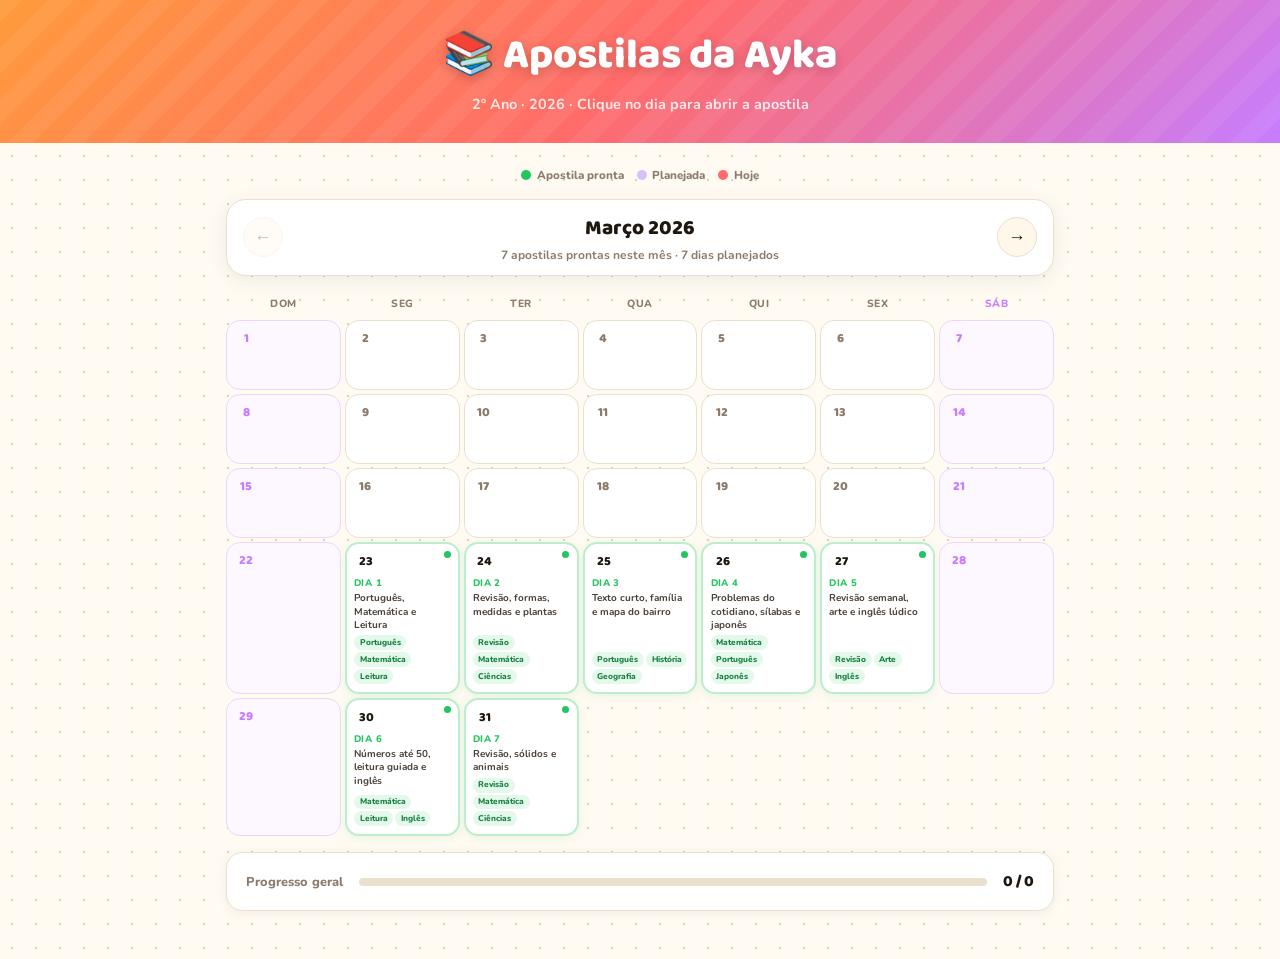
==== commit a40271a6: "Add files via upload" ====
--- a/index.html
+++ b/index.html
@@ -1,48 +1,516 @@
 <!DOCTYPE html>
 <html lang="pt-BR">
 <head>
-  <meta charset="UTF-8" />
-  <meta name="viewport" content="width=device-width, initial-scale=1.0" />
-  <title>Trilha Ayka</title>
-  <meta name="description" content="Projeto enxuto do AYKA com cronograma centralizado em config.js e apostilas em pasta própria." />
-  <script src="config.js"></script>
-  <style>
-    :root{--bg:#fffaf2;--paper:#fff7ea;--ink:#2d2016;--muted:#7d6b5e;--line:#eadfce;--orange:#ff9b3b;--pink:#ff6b6b;--purple:#8b5cf6;--blue:#4ea8de;--green:#22c55e;--shadow:0 14px 36px rgba(45,32,22,.10);--radius:22px}
-    *{box-sizing:border-box;margin:0;padding:0} body{font-family:Nunito,Arial,sans-serif;background:linear-gradient(180deg,#fffdf8,#fff8ef);color:var(--ink);line-height:1.5}
-    .wrap{width:min(1180px,calc(100% - 24px));margin:0 auto;padding:20px 0 36px}.hero{background:linear-gradient(135deg,#ff9b3b,#ff6b6b,#8b5cf6,#4ea8de);border-radius:32px;padding:28px;box-shadow:var(--shadow);color:#fff;position:relative;overflow:hidden}.hero:before{content:"";position:absolute;inset:0;background:repeating-linear-gradient(45deg,transparent,transparent 26px,rgba(255,255,255,.06) 26px,rgba(255,255,255,.06) 52px)}
-    .hero-grid{position:relative;display:grid;grid-template-columns:1.2fr .8fr;gap:18px;align-items:center}.kicker{display:inline-flex;gap:8px;align-items:center;padding:8px 12px;border:1px solid rgba(255,255,255,.26);border-radius:999px;background:rgba(255,255,255,.12);font-size:12px;font-weight:800;text-transform:uppercase;letter-spacing:.06em}.hero h1{font-family:'Baloo 2',system-ui,sans-serif;font-size:clamp(30px,5vw,54px);line-height:1.02;margin:14px 0 10px}.hero p{max-width:720px;font-size:15px;font-weight:700;color:rgba(255,255,255,.94)}
-    .pill-row{display:flex;flex-wrap:wrap;gap:10px;margin-top:16px}.pill{padding:9px 14px;border-radius:999px;background:rgba(255,255,255,.14);border:1px solid rgba(255,255,255,.22);font-size:12px;font-weight:800}.stats{display:grid;grid-template-columns:repeat(2,1fr);gap:12px}.stat{background:rgba(255,255,255,.12);border:1px solid rgba(255,255,255,.18);border-radius:18px;padding:16px}.stat-label{font-size:12px;font-weight:800;text-transform:uppercase;letter-spacing:.05em;color:#fff2cc}.stat-value{font-size:28px;font-weight:900;line-height:1;margin:6px 0}.stat-sub{font-size:12px;font-weight:700;color:rgba(255,255,255,.9)}
-    .layout{display:grid;grid-template-columns:1fr .92fr;gap:18px;margin-top:18px}.panel{background:#fff;border:1px solid var(--line);border-radius:26px;padding:20px;box-shadow:var(--shadow)}.panel h2{font-family:'Baloo 2',system-ui,sans-serif;font-size:28px;line-height:1.1;margin-bottom:6px}.sub{font-size:14px;color:var(--muted);font-weight:700;margin-bottom:16px}
-    .week-grid{display:grid;grid-template-columns:repeat(4,minmax(0,1fr));gap:12px}.week-card{background:linear-gradient(180deg,#fff8ef,#fff);border:2px solid var(--line);border-radius:20px;padding:14px;cursor:pointer;transition:.2s ease}.week-card:hover{transform:translateY(-2px);box-shadow:0 10px 24px rgba(45,32,22,.10)}.week-card.active{border-color:#8b5cf6;box-shadow:0 0 0 3px rgba(139,92,246,.12)}.week-top{display:flex;justify-content:space-between;gap:10px;align-items:center;margin-bottom:8px}.week-tag{font-size:11px;font-weight:900;color:#7d4b00;background:#fff4d6;border-radius:999px;padding:5px 9px}.week-title{font-weight:900;font-size:16px;line-height:1.25;margin-bottom:6px}.week-desc{font-size:12px;font-weight:700;color:var(--muted);line-height:1.45;min-height:54px}.week-meta{font-size:12px;font-weight:800;color:#5b4a3c;margin-top:8px}
-    .days-list{display:grid;gap:12px}.day-card{display:grid;grid-template-columns:auto 1fr auto;gap:14px;align-items:start;padding:14px;border:2px solid var(--line);border-radius:18px;background:linear-gradient(180deg,#fff,#fffaf2)}.day-num{width:56px;height:56px;border-radius:16px;background:linear-gradient(135deg,#ff9b3b,#ff6b6b);color:#fff;display:flex;flex-direction:column;align-items:center;justify-content:center;font-weight:900;line-height:1}.day-num span:last-child{font-size:11px;opacity:.92}.day-title{font-size:18px;font-weight:900;line-height:1.2;margin-bottom:4px}.day-date{font-size:12px;font-weight:800;color:var(--muted);margin-bottom:8px}.chips{display:flex;flex-wrap:wrap;gap:6px}.chip{font-size:11px;font-weight:800;background:var(--paper);border:1px solid var(--line);border-radius:999px;padding:5px 9px}.status{display:inline-flex;align-items:center;justify-content:center;border-radius:999px;padding:7px 10px;font-size:11px;font-weight:900;text-transform:uppercase}.ready{background:#eaf8ef;color:#18794e}.planned{background:#f2ecff;color:#7c3aed}.open-btn{display:inline-flex;align-items:center;justify-content:center;text-decoration:none;margin-top:10px;background:#111827;color:#fff;padding:10px 14px;border-radius:12px;font-size:12px;font-weight:900}
-    .focus-card{background:linear-gradient(135deg,#fff3d7,#fff);border:2px solid #f7d08a;border-radius:20px;padding:18px}.focus-card h3{font-family:'Baloo 2',system-ui,sans-serif;font-size:24px;line-height:1.1;margin-bottom:8px}.focus-card p{font-size:14px;font-weight:700;color:#5c4d40}.helper{display:grid;gap:12px;margin-top:14px}.helper-box{border:2px solid var(--line);border-radius:18px;padding:14px;background:linear-gradient(180deg,#fff,#fffaf5)}.helper-box strong{display:block;margin-bottom:6px}.helper-box small{display:block;color:var(--muted);font-size:12px;font-weight:700;line-height:1.45}.footer{margin-top:18px;text-align:center;color:var(--muted);font-size:13px;font-weight:800}
-    @media(max-width:980px){.hero-grid,.layout{grid-template-columns:1fr}.week-grid{grid-template-columns:repeat(2,minmax(0,1fr))}} @media(max-width:640px){.wrap{width:min(100% - 16px,1180px)}.hero,.panel{padding:16px;border-radius:22px}.stats,.week-grid{grid-template-columns:1fr}.day-card{grid-template-columns:1fr}.day-num{width:64px}}
-  </style>
-  <link rel="preconnect" href="https://fonts.googleapis.com"><link rel="preconnect" href="https://fonts.gstatic.com" crossorigin>
-  <link href="https://fonts.googleapis.com/css2?family=Baloo+2:wght@600;700;800&family=Nunito:wght@400;700;800;900&display=swap" rel="stylesheet">
+<meta charset="UTF-8">
+<meta name="viewport" content="width=device-width, initial-scale=1.0">
+<title>Apostilas da Ayka</title>
+<link href="https://fonts.googleapis.com/css2?family=Baloo+2:wght@700;800&family=Nunito:wght@600;700;800&display=swap" rel="stylesheet">
+<script src="config.js"></script>
+<style>
+  :root {
+    --cream: #FFFAF2;
+    --paper: #FFF7EA;
+    --ink:   #1E1810;
+    --muted: #8C7B6B;
+    --line:  #EAE0CE;
+    --acc:   #FF9B3B;
+    --acc2:  #FF6B6B;
+    --today: #FF6B6B;
+    --ready: #22C55E;
+    --plan:  #A78BFA;
+    --r: 14px;
+  }
+
+  *, *::before, *::after { box-sizing: border-box; margin: 0; padding: 0; }
+
+  body {
+    font-family: 'Nunito', sans-serif;
+    background: var(--cream);
+    color: var(--ink);
+    min-height: 100vh;
+    /* subtle dot grid */
+    background-image: radial-gradient(circle, #ddd0bb 1px, transparent 1px);
+    background-size: 24px 24px;
+  }
+
+  /* ── HEADER ── */
+  header {
+    background: linear-gradient(135deg, #FF9B3B, #FF6B6B 50%, #C77DFF);
+    padding: 1.4rem 2rem 1.8rem;
+    text-align: center;
+    position: relative;
+    overflow: hidden;
+  }
+  header::before {
+    content: '';
+    position: absolute; inset: 0;
+    background: repeating-linear-gradient(-45deg, transparent, transparent 18px, rgba(255,255,255,.06) 18px, rgba(255,255,255,.06) 36px);
+  }
+  header h1 {
+    font-family: 'Baloo 2', cursive;
+    font-size: clamp(1.6rem, 5vw, 2.6rem);
+    font-weight: 800;
+    color: #fff;
+    text-shadow: 0 3px 12px rgba(0,0,0,.2);
+    position: relative;
+  }
+  header p {
+    color: rgba(255,255,255,.85);
+    font-size: .9rem;
+    font-weight: 700;
+    margin-top: .3rem;
+    position: relative;
+  }
+
+  /* ── CALENDAR WRAP ── */
+  .cal-wrap {
+    max-width: 860px;
+    margin: 0 auto;
+    padding: 1.5rem 1rem 3rem;
+  }
+
+  /* ── MONTH NAV ── */
+  .month-nav {
+    display: flex;
+    align-items: center;
+    justify-content: space-between;
+    background: #fff;
+    border: 1.5px solid var(--line);
+    border-radius: 20px;
+    padding: .75rem 1rem;
+    margin-bottom: 1rem;
+    box-shadow: 0 4px 20px rgba(0,0,0,.07);
+  }
+  .month-nav h2 {
+    font-family: 'Baloo 2', cursive;
+    font-size: 1.3rem;
+    font-weight: 800;
+    text-transform: capitalize;
+    color: var(--ink);
+  }
+  .month-nav p {
+    font-size: .75rem;
+    font-weight: 700;
+    color: var(--muted);
+    margin-top: .1rem;
+  }
+  .nav-btn {
+    width: 40px; height: 40px;
+    border-radius: 50%;
+    border: 1.5px solid var(--line);
+    background: var(--paper);
+    font-size: 1.1rem;
+    cursor: pointer;
+    color: var(--ink);
+    transition: all .2s;
+    display: flex; align-items: center; justify-content: center;
+    flex-shrink: 0;
+  }
+  .nav-btn:hover:not(:disabled) { background: var(--ink); color: #fff; border-color: var(--ink); }
+  .nav-btn:disabled { opacity: .3; cursor: not-allowed; }
+
+  /* ── LEGEND ── */
+  .legend {
+    display: flex;
+    gap: .8rem;
+    flex-wrap: wrap;
+    justify-content: center;
+    margin-bottom: 1rem;
+  }
+  .leg {
+    display: flex;
+    align-items: center;
+    gap: .35rem;
+    font-size: .72rem;
+    font-weight: 800;
+    color: var(--muted);
+  }
+  .leg-dot {
+    width: 10px; height: 10px;
+    border-radius: 50%;
+  }
+
+  /* ── WEEKDAY HEADERS ── */
+  .weekdays {
+    display: grid;
+    grid-template-columns: repeat(7, 1fr);
+    gap: 4px;
+    margin-bottom: 4px;
+  }
+  .wd {
+    text-align: center;
+    font-size: .65rem;
+    font-weight: 800;
+    color: var(--muted);
+    text-transform: uppercase;
+    letter-spacing: .05em;
+    padding: .3rem 0;
+  }
+  .wd.weekend { color: #C77DFF; }
+
+  /* ── CALENDAR GRID ── */
+  .cal-grid {
+    display: grid;
+    grid-template-columns: repeat(7, 1fr);
+    gap: 4px;
+  }
+
+  /* ── BASE CELL ── */
+  .cell {
+    border-radius: var(--r);
+    min-height: 70px;
+    padding: .4rem .45rem .5rem;
+    position: relative;
+    display: flex;
+    flex-direction: column;
+    gap: .2rem;
+  }
+
+  /* empty cells */
+  .cell.empty {
+    background: transparent;
+    min-height: 70px;
+  }
+
+  /* regular days (no apostila) */
+  .cell.normal {
+    background: #fff;
+    border: 1.5px solid var(--line);
+  }
+  .cell.weekend-day {
+    background: #FDF8FF;
+    border: 1.5px solid #E8D8FF;
+  }
+
+  /* today highlight */
+  .cell.is-today .day-num {
+    background: var(--today);
+    color: #fff;
+    border-radius: 50%;
+    width: 24px; height: 24px;
+    display: flex; align-items: center; justify-content: center;
+    font-size: .75rem;
+  }
+
+  /* cells with a ready apostila */
+  .cell.ready {
+    background: #fff;
+    border: 2px solid rgba(34,197,94,.3);
+    text-decoration: none;
+    color: inherit;
+    cursor: pointer;
+    transition: transform .18s, box-shadow .18s, border-color .18s;
+    box-shadow: 0 2px 8px rgba(34,197,94,.1);
+  }
+  .cell.ready:hover {
+    transform: translateY(-3px);
+    box-shadow: 0 8px 24px rgba(34,197,94,.2);
+    border-color: var(--ready);
+  }
+
+  /* cells with planned apostila */
+  .cell.planned {
+    background: #FDFBFF;
+    border: 1.5px dashed rgba(167,139,250,.4);
+  }
+
+  /* day number */
+  .day-num {
+    font-family: 'Baloo 2', cursive;
+    font-size: .8rem;
+    font-weight: 800;
+    color: var(--ink);
+    line-height: 1;
+    width: 24px; height: 24px;
+    display: flex; align-items: center; justify-content: center;
+  }
+  .cell.normal .day-num,
+  .cell.planned .day-num { color: var(--muted); }
+  .cell.weekend-day .day-num { color: #C77DFF; }
+
+  /* status dot */
+  .status-dot {
+    width: 7px; height: 7px;
+    border-radius: 50%;
+    position: absolute;
+    top: .4rem; right: .45rem;
+  }
+  .cell.ready .status-dot { background: var(--ready); }
+  .cell.planned .status-dot { background: var(--plan); opacity: .5; }
+
+  /* apostila info inside cell */
+  .cell-day {
+    font-size: .6rem;
+    font-weight: 800;
+    color: var(--ready);
+    text-transform: uppercase;
+    letter-spacing: .04em;
+    line-height: 1;
+  }
+  .cell-title {
+    font-size: .62rem;
+    font-weight: 700;
+    color: #4A4038;
+    line-height: 1.35;
+    margin-top: .1rem;
+  }
+  .cell-chips {
+    display: flex;
+    flex-wrap: wrap;
+    gap: 2px;
+    margin-top: auto;
+  }
+  .cell-chip {
+    font-size: .52rem;
+    font-weight: 800;
+    padding: .1rem .35rem;
+    border-radius: 999px;
+    background: rgba(34,197,94,.12);
+    color: #15803D;
+    line-height: 1.4;
+  }
+  .cell.planned .cell-chip {
+    background: rgba(167,139,250,.12);
+    color: #7C3AED;
+  }
+  .cell.planned .cell-day { color: var(--plan); }
+
+  /* ── PROGRESS BAR ── */
+  .progress-wrap {
+    background: #fff;
+    border: 1.5px solid var(--line);
+    border-radius: 16px;
+    padding: 1rem 1.2rem;
+    margin-top: 1rem;
+    box-shadow: 0 2px 12px rgba(0,0,0,.06);
+    display: flex;
+    align-items: center;
+    gap: 1rem;
+    flex-wrap: wrap;
+  }
+  .progress-label {
+    font-size: .8rem;
+    font-weight: 800;
+    color: var(--muted);
+    white-space: nowrap;
+  }
+  .progress-bar-bg {
+    flex: 1;
+    min-width: 120px;
+    height: 8px;
+    background: var(--line);
+    border-radius: 999px;
+    overflow: hidden;
+  }
+  .progress-bar-fill {
+    height: 100%;
+    border-radius: 999px;
+    background: linear-gradient(90deg, #FF9B3B, #22C55E);
+    transition: width .6s cubic-bezier(.34,1.56,.64,1);
+  }
+  .progress-count {
+    font-family: 'Baloo 2', cursive;
+    font-size: 1rem;
+    font-weight: 800;
+    color: var(--ink);
+    white-space: nowrap;
+  }
+
+  /* ── RESPONSIVE ── */
+  @media (max-width: 560px) {
+    .cell { min-height: 54px; padding: .3rem; }
+    .cell-title, .cell-chips { display: none; }
+    .cell-day { font-size: .55rem; }
+    .day-num { font-size: .72rem; }
+    .month-nav h2 { font-size: 1.1rem; }
+  }
+</style>
 </head>
 <body>
-  <div class="wrap">
-    <section class="hero"><div class="hero-grid"><div><div class="kicker">🌟 AYKA enxuto • núcleo em config.js</div><h1 id="heroTitle">Trilha Ayka</h1><p id="heroSubtitle">Carregando cronograma...</p><div class="pill-row"><span class="pill" id="pillDuration">⏱️</span><span class="pill" id="pillDays">📚</span><span class="pill" id="pillWeeks">🗓️</span></div></div><div class="stats"><div class="stat"><div class="stat-label">Apostilas prontas</div><div class="stat-value" id="statReady">0</div><div class="stat-sub">detectadas automaticamente</div></div><div class="stat"><div class="stat-label">Dias planejados</div><div class="stat-value" id="statTotal">0</div><div class="stat-sub">organizados em semanas</div></div><div class="stat"><div class="stat-label">Semana ativa</div><div class="stat-value" id="statWeek">1</div><div class="stat-sub">salva no navegador</div></div><div class="stat"><div class="stat-label">Próxima missão</div><div class="stat-value" id="statNext">--</div><div class="stat-sub">primeiro dia ainda sem arquivo</div></div></div></div></section>
-    <div class="layout"><section class="panel"><h2>🗺️ Tabuleiro das semanas</h2><p class="sub">Tudo parte de um único arquivo: <strong>config.js</strong>. O site verifica quais apostilas já existem na pasta e marca automaticamente como prontas.</p><div class="week-grid" id="weekGrid"></div></section><aside class="panel"><h2>🎯 Como fica prático</h2><p class="sub">Com os 20 dias já planejados no <strong>config.js</strong>, para avançar no projeto você normalmente só cria a nova apostila em <strong>apostilas/</strong>.</p><div class="focus-card" id="focusCard"><h3>Carregando semana...</h3><p>Selecione uma semana no tabuleiro para ver os dias dela.</p></div><div class="helper"><div class="helper-box"><strong>Fluxo ideal</strong><small>1. Duplicar o modelo da apostila<br>2. Salvar como <code>dia-00x.html</code> em <code>apostilas/</code><br>3. Subir para o repositório</small></div><div class="helper-box"><strong>O que o site faz sozinho</strong><small>Se o arquivo existe, o dia aparece como <strong>pronta</strong>. Se não existe, fica como <strong>planejada</strong>.</small></div><div class="helper-box"><strong>Quando ainda precisa mexer no config</strong><small>Somente quando você quiser adicionar um dia novo fora do plano já mapeado ou alterar título, data ou matérias.</small></div></div></aside></div>
-    <section class="panel" style="margin-top:18px"><h2>📚 Missões da semana</h2><p class="sub">Abertura automática para dias prontos e estado planejado para os demais.</p><div class="days-list" id="daysList"></div></section>
-    <div class="footer">Projeto AYKA em arquitetura enxuta: <strong>index.html + config.js</strong> no núcleo, com apostilas usando base compartilhada.</div>
+
+<header>
+  <h1>📚 Apostilas da Ayka</h1>
+  <p>2º Ano · 2026 · Clique no dia para abrir a apostila</p>
+</header>
+
+<div class="cal-wrap">
+
+  <!-- LEGEND -->
+  <div class="legend">
+    <div class="leg"><div class="leg-dot" style="background:#22C55E"></div>Apostila pronta</div>
+    <div class="leg"><div class="leg-dot" style="background:#A78BFA;opacity:.5"></div>Planejada</div>
+    <div class="leg"><div class="leg-dot" style="background:#FF6B6B"></div>Hoje</div>
   </div>
-  <script>
-    const STORAGE_KEY = 'ayka_selected_week_v1';
-    function esc(str){return String(str ?? '').replaceAll('&','&amp;').replaceAll('<','&lt;').replaceAll('>','&gt;').replaceAll('"','&quot;');}
-    async function fileExists(url){try{let res = await fetch(url,{method:'HEAD',cache:'no-store'}); if(res.ok) return true; if(res.status===405||res.status===0){res=await fetch(url,{method:'GET',cache:'no-store'}); return res.ok;} return false;}catch(e){return false;}}
-    async function buildDaysStatus(days){return Promise.all(days.map(async day => ({...day,status:(await fileExists(day.file))?'pronta':'planejada'})));}
-    function getSelectedWeek(weeks){const raw=Number(localStorage.getItem(STORAGE_KEY)); if(raw&&weeks.some(w=>w.numero===raw)) return raw; return 1;}
-    function setSelectedWeek(week){localStorage.setItem(STORAGE_KEY,String(week));}
-    function formatDate(dateStr){const d = new Date(dateStr+'T00:00:00'); return d.toLocaleDateString('pt-BR',{day:'2-digit',month:'short'});}
-    function nextPlanned(days){return days.find(d => d.status !== 'pronta') || null;}
-    function renderHero(data,days,selectedWeek){document.getElementById('heroTitle').textContent=data.projeto.titulo;document.getElementById('heroSubtitle').textContent=data.projeto.subtitulo;document.getElementById('pillDuration').textContent='⏱️ '+data.projeto.duracaoDiaria;document.getElementById('pillDays').textContent='📚 '+data.projeto.totalDiasPlanejados+' dias planejados';document.getElementById('pillWeeks').textContent='🗓️ '+data.projeto.totalSemanas+' semanas';const ready=days.filter(d=>d.status==='pronta').length; const next=nextPlanned(days); document.getElementById('statReady').textContent=ready; document.getElementById('statTotal').textContent=days.length; document.getElementById('statWeek').textContent=selectedWeek; document.getElementById('statNext').textContent=next ? String(next.numero).padStart(2,'0') : 'ok';}
-    function renderWeeks(data,days,selectedWeek){const grid=document.getElementById('weekGrid'); grid.innerHTML=data.semanas.map(week=>{const weekDays=days.filter(d=>d.semana===week.numero); const ready=weekDays.filter(d=>d.status==='pronta').length; return `<div class="week-card ${week.numero===selectedWeek?'active':''}" data-week="${week.numero}"><div class="week-top"><span class="week-tag">Semana ${week.numero}</span><span>${ready}/${weekDays.length} prontas</span></div><div class="week-title">${esc(week.titulo)}</div><div class="week-desc">${esc(week.descricao)}</div><div class="week-meta">${esc(week.faixa)}</div></div>`;}).join(''); grid.querySelectorAll('.week-card').forEach(card=>card.addEventListener('click',()=>{const week=Number(card.dataset.week); setSelectedWeek(week); renderAll(window.AYKA_CACHE.days,week);}));}
-    function renderFocus(data,days,selectedWeek){const week=data.semanas.find(w=>w.numero===selectedWeek); const weekDays=days.filter(d=>d.semana===selectedWeek); const ready=weekDays.filter(d=>d.status==='pronta').length; document.getElementById('focusCard').innerHTML=`<h3>Semana ${selectedWeek} — ${esc(week.titulo)}</h3><p>${esc(week.descricao)}</p><p style="margin-top:10px"><strong>${ready}/${weekDays.length}</strong> apostilas prontas nesta semana.</p><p style="margin-top:10px">Para avançar, basta subir o próximo arquivo <strong>dia-00x.html</strong> na pasta <strong>apostilas/</strong>.</p>`;}
-    function renderDays(days,selectedWeek){const list=document.getElementById('daysList'); const weekDays=days.filter(d=>d.semana===selectedWeek); list.innerHTML=weekDays.map(day=>{const subjects=day.subjects.map(s=>`<span class="chip">${esc(s)}</span>`).join(''); const badgeClass=day.status==='pronta'?'ready':'planned'; const badgeLabel=day.status==='pronta'?'pronta':'planejada'; return `<div class="day-card"><div class="day-num"><span>D${String(day.numero).padStart(2,'0')}</span><span>${esc(day.weekday)}</span></div><div><div class="day-title">${esc(day.titulo)}</div><div class="day-date">${esc(formatDate(day.data))} • ${esc(day.data)}</div><div class="chips">${subjects}</div>${day.status==='pronta'?`<a class="open-btn" href="${esc(day.file)}">Abrir apostila</a>`:`<div style="margin-top:10px;color:#7d6b5e;font-size:13px;font-weight:800">Adicione o arquivo <code>${esc(day.file.split('/').pop())}</code> na pasta <code>apostilas/</code>.</div>`}</div><div class="status ${badgeClass}">${badgeLabel}</div></div>`;}).join('');}
-    function renderAll(days,selectedWeek){renderHero(window.AYKA,days,selectedWeek); renderWeeks(window.AYKA,days,selectedWeek); renderFocus(window.AYKA,days,selectedWeek); renderDays(days,selectedWeek);}
-    (async function init(){const days = await buildDaysStatus(window.AYKA.dias || []); window.AYKA_CACHE={days}; const selectedWeek=getSelectedWeek(window.AYKA.semanas || []); renderAll(days,selectedWeek);})();
-  </script>
+
+  <!-- MONTH NAV -->
+  <div class="month-nav">
+    <button class="nav-btn" id="btnPrev" onclick="prevMonth()">←</button>
+    <div style="text-align:center">
+      <h2 id="monthTitle">Março 2026</h2>
+      <p id="monthSub">0 apostilas prontas</p>
+    </div>
+    <button class="nav-btn" id="btnNext" onclick="nextMonth()">→</button>
+  </div>
+
+  <!-- WEEKDAYS -->
+  <div class="weekdays">
+    <div class="wd">Dom</div>
+    <div class="wd">Seg</div>
+    <div class="wd">Ter</div>
+    <div class="wd">Qua</div>
+    <div class="wd">Qui</div>
+    <div class="wd">Sex</div>
+    <div class="wd weekend">Sáb</div>
+  </div>
+
+  <!-- CALENDAR -->
+  <div class="cal-grid" id="calGrid"></div>
+
+  <!-- PROGRESS -->
+  <div class="progress-wrap">
+    <span class="progress-label">Progresso geral</span>
+    <div class="progress-bar-bg">
+      <div class="progress-bar-fill" id="progressFill" style="width:0%"></div>
+    </div>
+    <span class="progress-count" id="progressCount">0 / 0</span>
+  </div>
+
+</div>
+
+<script>
+// ── DATA ─────────────────────────────────────────────────────────────────────
+// Reads from config.js → window.AYKA.dias
+const DIAS = (window.AYKA && window.AYKA.dias) || [];
+
+// Build a fast lookup: "YYYY-MM-DD" → dia object
+const DIA_MAP = {};
+DIAS.forEach(d => { DIA_MAP[d.data] = d; });
+
+// Collect unique months from the data
+function getMonthsFromData() {
+  const seen = new Set();
+  DIAS.forEach(d => seen.add(d.data.substring(0, 7)));
+  return [...seen].sort();
+}
+
+const MONTHS = getMonthsFromData();
+const MONTHS_PT = ['Janeiro','Fevereiro','Março','Abril','Maio','Junho',
+                   'Julho','Agosto','Setembro','Outubro','Novembro','Dezembro'];
+
+// ── STATE ─────────────────────────────────────────────────────────────────────
+const today = new Date();
+const todayStr = today.toISOString().split('T')[0];
+
+// Find the index of the current month (or the first month with data)
+let curIdx = (() => {
+  const curKey = `${today.getFullYear()}-${String(today.getMonth()+1).padStart(2,'0')}`;
+  const i = MONTHS.indexOf(curKey);
+  return i >= 0 ? i : 0;
+})();
+
+// ── RENDER ────────────────────────────────────────────────────────────────────
+function render() {
+  const key = MONTHS[curIdx];
+  const [year, month] = key.split('-').map(Number);
+
+  // Month title
+  document.getElementById('monthTitle').textContent = `${MONTHS_PT[month-1]} ${year}`;
+
+  // Count ready in this month
+  const monthDias = DIAS.filter(d => d.data.startsWith(key));
+  const readyCount = monthDias.filter(d => d.file).length;
+  document.getElementById('monthSub').textContent =
+    `${readyCount} apostila${readyCount !== 1 ? 's' : ''} pronta${readyCount !== 1 ? 's' : ''} neste mês · ${monthDias.length} dias planejados`;
+
+  // Nav buttons
+  document.getElementById('btnPrev').disabled = curIdx === 0;
+  document.getElementById('btnNext').disabled = curIdx === MONTHS.length - 1;
+
+  // Grid
+  const firstDay = new Date(year, month - 1, 1).getDay(); // 0=Sun
+  const daysInMonth = new Date(year, month, 0).getDate();
+  const grid = document.getElementById('calGrid');
+
+  let html = '';
+
+  // Leading blanks
+  for (let i = 0; i < firstDay; i++) html += '<div class="cell empty"></div>';
+
+  for (let d = 1; d <= daysInMonth; d++) {
+    const dateStr = `${year}-${String(month).padStart(2,'0')}-${String(d).padStart(2,'0')}`;
+    const dia = DIA_MAP[dateStr];
+    const isToday = dateStr === todayStr;
+    const dow = new Date(year, month - 1, d).getDay(); // 0=Sun, 6=Sat
+    const isWeekend = dow === 0 || dow === 6;
+
+    if (dia) {
+      // Has apostila data
+      const hasFile = !!dia.file;
+      const statusClass = hasFile ? 'ready' : 'planned';
+      const chips = (dia.subjects || []).slice(0, 3)
+        .map(s => `<span class="cell-chip">${s}</span>`).join('');
+
+      const inner = `
+        <div class="day-num${isToday ? ' today-num' : ''}">${d}</div>
+        <div class="status-dot"></div>
+        <div class="cell-day">Dia ${dia.numero}</div>
+        <div class="cell-title">${dia.titulo}</div>
+        <div class="cell-chips">${chips}</div>
+      `;
+
+      if (hasFile) {
+        html += `<a href="${dia.file}" class="cell ${statusClass}${isToday ? ' is-today' : ''}">${inner}</a>`;
+      } else {
+        html += `<div class="cell ${statusClass}${isToday ? ' is-today' : ''}">${inner}</div>`;
+      }
+    } else {
+      // No apostila this day
+      const cls = isWeekend ? 'weekend-day' : 'normal';
+      html += `<div class="cell ${cls}${isToday ? ' is-today' : ''}">
+        <div class="day-num">${d}</div>
+      </div>`;
+    }
+  }
+
+  grid.innerHTML = html;
+
+  // Apply today's circle manually (cleaner than inline style conflict)
+  if (isToday) {
+    document.querySelectorAll('.is-today .day-num').forEach(el => {
+      el.style.background = '#FF6B6B';
+      el.style.color = '#fff';
+      el.style.borderRadius = '50%';
+    });
+  }
+
+  // Progress
+  const totalReady = DIAS.filter(d => d.file).length;
+  const total = DIAS.length;
+  const pct = total ? Math.round(totalReady / total * 100) : 0;
+  document.getElementById('progressFill').style.width = pct + '%';
+  document.getElementById('progressCount').textContent = `${totalReady} / ${total} prontas`;
+}
+
+// Apply today circle after render
+function applyToday() {
+  document.querySelectorAll('.is-today .day-num').forEach(el => {
+    el.style.background = '#FF6B6B';
+    el.style.color = '#fff';
+    el.style.borderRadius = '50%';
+    el.style.width = '24px';
+    el.style.height = '24px';
+    el.style.display = 'flex';
+    el.style.alignItems = 'center';
+    el.style.justifyContent = 'center';
+  });
+}
+
+function prevMonth() { if (curIdx > 0) { curIdx--; render(); applyToday(); } }
+function nextMonth() { if (curIdx < MONTHS.length - 1) { curIdx++; render(); applyToday(); } }
+
+// ── INIT ──────────────────────────────────────────────────────────────────────
+render();
+applyToday();
+</script>
 </body>
-</html>+</html>
